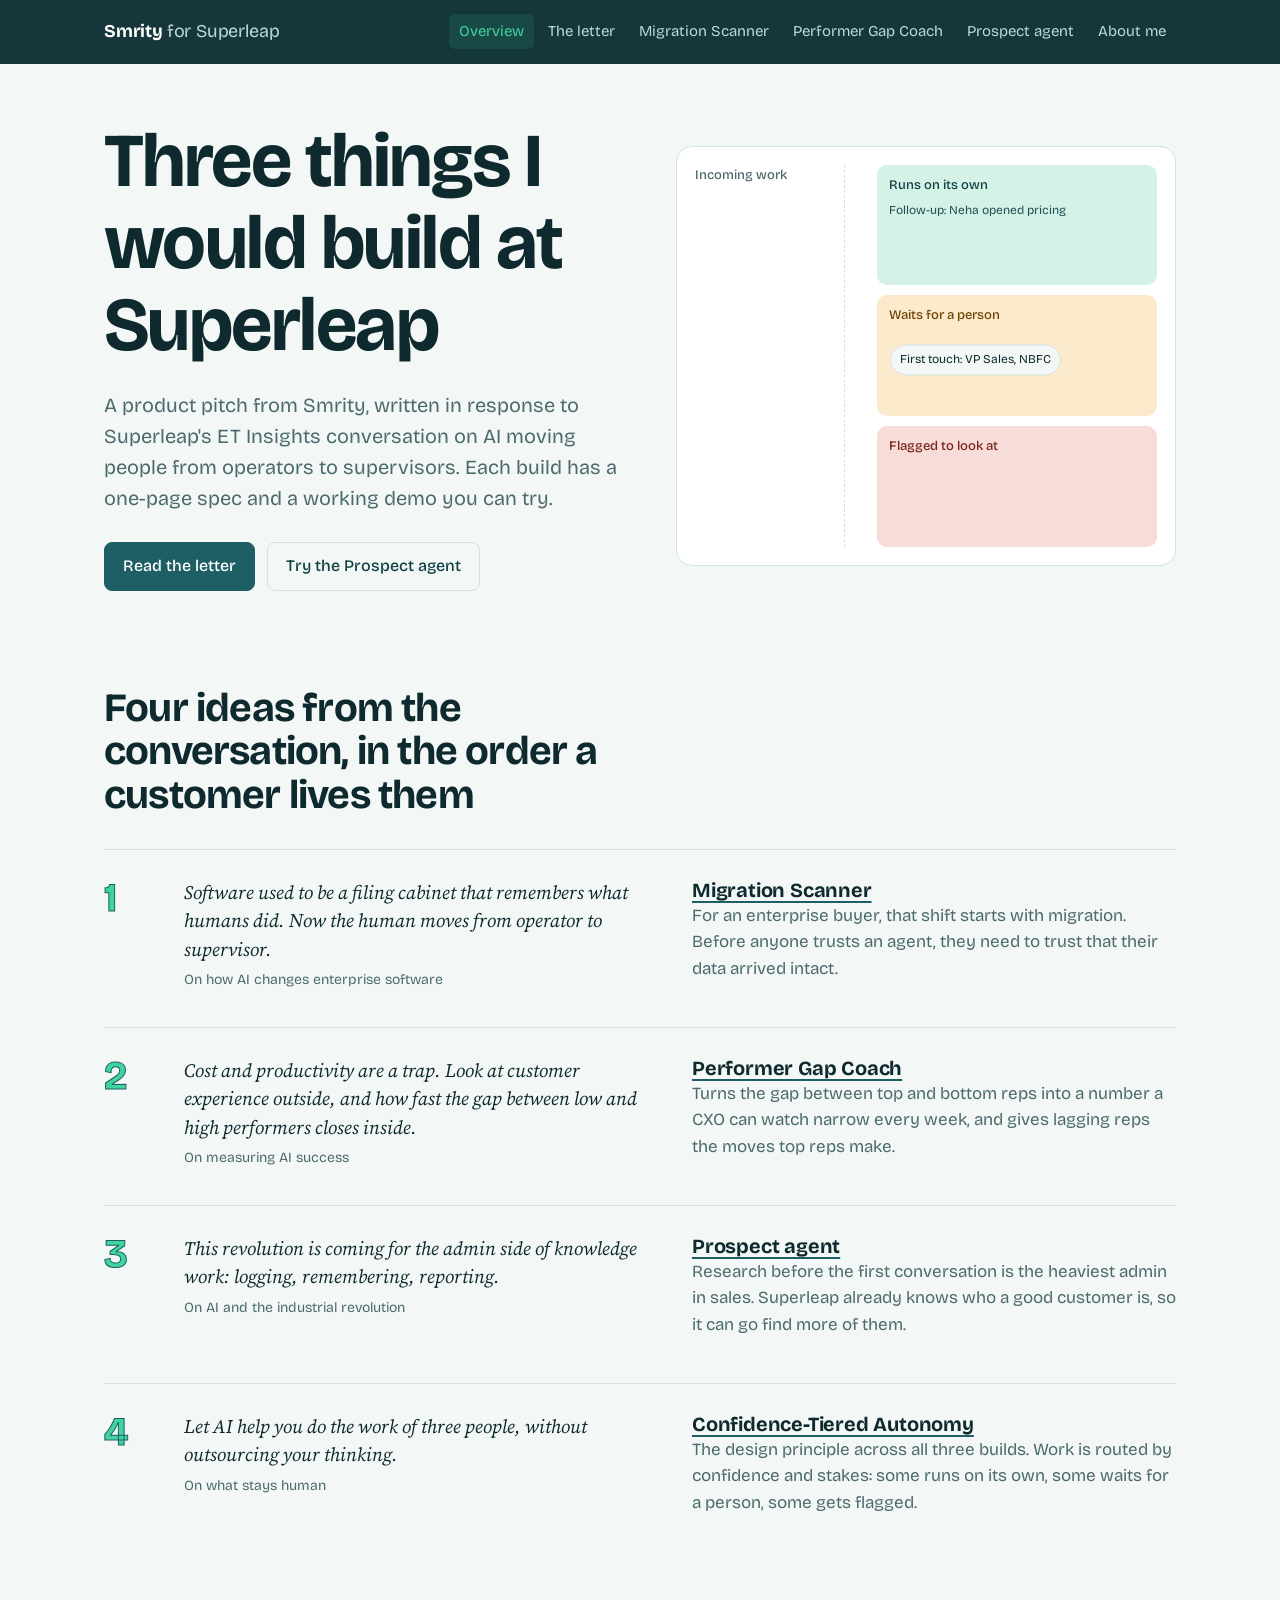
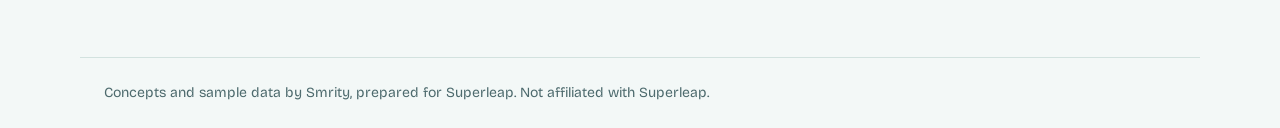
==== index.html @ 1e4697c4 "Update index.html" ====
<!DOCTYPE html>
<html lang="en">
<head>
<meta charset="utf-8">
<meta name="viewport" content="width=device-width, initial-scale=1, viewport-fit=cover">
<title>Three builds for Superleap, by Smrity</title>
<link rel="preconnect" href="https://fonts.googleapis.com">
<link rel="preconnect" href="https://fonts.gstatic.com" crossorigin>
<link href="https://fonts.googleapis.com/css2?family=Bricolage+Grotesque:opsz,wght@12..96,400;12..96,500;12..96,700&family=Source+Serif+4:ital,opsz,wght@0,8..60,400;0,8..60,600;1,8..60,400&display=swap" rel="stylesheet">
<style>
:root{
  --bg:#F3F8F7;--surface:#FFFFFF;--ink:#0F2A2E;--muted:#4D6A6D;--line:#D2E2DF;
  --teal:#1E5F66;--teal-ink:#113F44;--teal-bg:#D4F2E6;
  --deep:#15363A;--mint:#3FD3A0;--on-deep:#BFD8D4;
  --amber:#B8730F;--amber-ink:#6E4306;--amber-bg:#FBEACB;
  --red:#B4433A;--red-ink:#7A241D;--red-bg:#F7DCD8;
  --sans:"Bricolage Grotesque",ui-sans-serif,system-ui,-apple-system,"Segoe UI",sans-serif;
  --serif:"Source Serif 4",Georgia,"Times New Roman",serif;
  box-sizing:border-box;
  padding-top:env(safe-area-inset-top,0px);
  padding-bottom:env(safe-area-inset-bottom,0px);
}
@media (prefers-color-scheme:dark){
  :root:not([data-theme="light"]){
    --bg:#0D1C1E;--surface:#132729;--ink:#E4F0EE;--muted:#98B3B0;--line:#24403F;
    --teal:#4FD6A8;--teal-ink:#C6F2E3;--teal-bg:#173D37;
    --deep:#0A1A1C;--mint:#4FD6A8;--on-deep:#A9C6C2;
    --amber:#E8A84A;--amber-ink:#F6D9A8;--amber-bg:#3A2B12;
    --red:#E8857B;--red-ink:#F6C9C3;--red-bg:#3D1F1B;
  }
}
:root[data-theme="dark"]{
  --bg:#0D1C1E;--surface:#132729;--ink:#E4F0EE;--muted:#98B3B0;--line:#24403F;
  --teal:#4FD6A8;--teal-ink:#C6F2E3;--teal-bg:#173D37;
  --deep:#0A1A1C;--mint:#4FD6A8;--on-deep:#A9C6C2;
  --amber:#E8A84A;--amber-ink:#F6D9A8;--amber-bg:#3A2B12;
  --red:#E8857B;--red-ink:#F6C9C3;--red-bg:#3D1F1B;
}
*,*::before,*::after{box-sizing:inherit}
html{scroll-padding-top:env(safe-area-inset-top,0px)}
body{margin:0;background:var(--bg);color:var(--ink);font-family:var(--sans);font-size:17px;line-height:1.55}
a{color:var(--teal)}
img{max-width:100%}
button{font:inherit;cursor:pointer}
:focus-visible{outline:2px solid var(--teal);outline-offset:3px;border-radius:4px}

.top{position:sticky;top:env(safe-area-inset-top,0px);z-index:10;background:var(--deep);border-bottom:1px solid var(--deep)}
.top-inner{max-width:1120px;margin:0 auto;padding:14px 24px;display:flex;align-items:center;gap:24px;flex-wrap:wrap}
.brand{font-weight:700;font-size:18px;letter-spacing:-0.01em;color:#fff;text-decoration:none;margin-right:auto}
.brand span{font-weight:400;color:var(--on-deep)}
.nav{display:flex;gap:4px;flex-wrap:wrap}
.nav a{color:var(--on-deep);text-decoration:none;font-size:15px;padding:6px 10px;border-radius:6px}
.nav a:hover{color:#fff;background:rgba(255,255,255,.08)}
.nav a[aria-current="page"]{color:var(--mint);background:rgba(63,211,160,.12)}

main{max-width:1120px;margin:0 auto;padding:0 24px 96px}
section.page{padding-top:56px}
section.page[hidden]{display:none}

h1,h2,h3{margin:0;font-weight:700;letter-spacing:-0.02em;line-height:1.08}
h1{font-size:clamp(40px,6.4vw,76px);max-width:14ch}
h2{font-size:clamp(28px,3.4vw,40px);max-width:22ch}
h3{font-size:20px;letter-spacing:-0.01em;line-height:1.25}
p{margin:0 0 1em;max-width:66ch}
.lede{font-size:20px;color:var(--muted);max-width:56ch}
.muted{color:var(--muted)}
.small{font-size:14px}

/* hero */
.hero{display:grid;grid-template-columns:1.05fr 1fr;gap:48px;align-items:center}
.hero .lede{margin-top:24px}
.hero-actions{display:flex;gap:12px;margin-top:28px;flex-wrap:wrap}
.btn{display:inline-block;border:1px solid var(--teal);background:var(--teal);color:#fff;padding:11px 18px;border-radius:8px;text-decoration:none;font-weight:500;font-size:16px}
.btn.ghost{background:transparent;color:var(--teal-ink);border-color:var(--line)}
.btn:hover{filter:brightness(1.08)}
.btn[disabled]{opacity:.5;cursor:default}

.flow{position:relative;height:420px;border:1px solid var(--line);border-radius:16px;background:var(--surface);overflow:hidden}
.flow-src{position:absolute;left:18px;top:18px;bottom:18px;width:150px;border-right:1px dashed var(--line)}
.flow-src b{display:block;font-size:13px;font-weight:500;color:var(--muted)}
.lanes{position:absolute;right:18px;top:18px;bottom:18px;left:200px;display:grid;grid-template-rows:repeat(3,1fr);gap:10px}
.lane{border-radius:10px;padding:10px 12px;display:flex;flex-direction:column;gap:6px;overflow:hidden}
.lane b{font-size:13px;font-weight:500}
.lane.auto{background:var(--teal-bg);color:var(--teal-ink)}
.lane.review{background:var(--amber-bg);color:var(--amber-ink)}
.lane.anom{background:var(--red-bg);color:var(--red-ink)}
.lane .slot{font-size:12px;opacity:.9;white-space:nowrap;overflow:hidden;text-overflow:ellipsis}
.chip{position:absolute;left:24px;font-size:12px;padding:5px 9px;border-radius:999px;background:var(--bg);border:1px solid var(--line);color:var(--ink);white-space:nowrap;transition:transform 1.4s cubic-bezier(.6,.05,.3,1),opacity .4s;max-width:180px;overflow:hidden;text-overflow:ellipsis}

/* journey */
.journey{margin-top:96px}
.journey-list{list-style:none;margin:32px 0 0;padding:0;counter-reset:j}
.journey-list li{display:grid;grid-template-columns:56px 1fr 1fr;gap:24px;padding:28px 0;border-top:1px solid var(--line);counter-increment:j}
.journey-list li::before{content:counter(j);font-size:40px;font-weight:700;color:var(--mint);line-height:1;-webkit-text-stroke:1px var(--teal)}
.quote{font-family:var(--serif);font-style:italic;font-size:19px;line-height:1.5;color:var(--ink)}
.quote small{display:block;font-style:normal;font-family:var(--sans);font-size:14px;color:var(--muted);margin-top:6px}
.journey-list h3 a{color:var(--ink);text-decoration-color:var(--teal);text-underline-offset:4px}

/* letter */
.letter{max-width:720px;margin:0 auto;font-family:var(--serif);font-size:19px;line-height:1.72}
.letter p{max-width:none}
.letter h3{font-family:var(--sans);margin:40px 0 12px;font-size:21px}
.letter .sig{margin-top:32px}

/* spec pages */
.spec-head{display:grid;grid-template-columns:1.2fr 1fr;gap:48px;align-items:end;margin-bottom:40px}
.spec-head .quote{border-left:3px solid var(--mint);padding-left:18px}
.demo{background:var(--surface);border:1px solid var(--line);border-radius:16px;padding:28px}
.demo-bar{display:flex;justify-content:space-between;align-items:center;gap:16px;flex-wrap:wrap;margin-bottom:20px}
.demo-bar h3{font-size:18px}
.sample{font-size:13px;color:var(--muted)}
.spec-grid{display:grid;grid-template-columns:repeat(2,1fr);gap:40px 56px;margin-top:56px}
.spec-grid h3{margin-bottom:10px}
.spec-grid ul{margin:0;padding-left:20px}
.spec-grid li{margin-bottom:6px}
.spec-grid .wide{grid-column:1/-1}
.pill{display:inline-block;font-size:12px;font-weight:500;padding:3px 9px;border-radius:999px;white-space:nowrap}
.pill.auto{background:var(--teal-bg);color:var(--teal-ink)}
.pill.review{background:var(--amber-bg);color:var(--amber-ink)}
.pill.anom{background:var(--red-bg);color:var(--red-ink)}
.pill.done{background:var(--teal-bg);color:var(--teal-ink)}

/* migration */
.scan-wrap{display:grid;grid-template-columns:1.6fr 1fr;gap:28px}
.progress{height:6px;background:var(--line);border-radius:3px;overflow:hidden;margin-bottom:16px}
.progress i{display:block;height:100%;width:0;background:var(--mint);transition:width .3s}
.maptable{width:100%;border-collapse:collapse;font-size:15px}
.tablebox{overflow-x:auto}
.maptable th{text-align:left;font-weight:500;color:var(--muted);font-size:13px;padding:8px 8px;border-bottom:1px solid var(--line)}
.maptable td{padding:10px 8px;border-bottom:1px solid var(--line);vertical-align:top}
.maptable td .note{display:block;font-size:13px;color:var(--muted)}
.maptable tr{animation:none}
.rowbtn{border:1px solid var(--line);background:var(--bg);color:var(--ink);font-size:13px;padding:4px 9px;border-radius:6px;margin-top:6px;margin-right:4px}
.rowbtn:hover{border-color:var(--teal)}
.empty{padding:40px 0;color:var(--muted);text-align:center}
.score{display:flex;align-items:baseline;gap:6px}
.score b{font-size:64px;font-weight:700;letter-spacing:-0.03em;line-height:1;color:var(--teal)}
.health{list-style:none;padding:0;margin:20px 0 0;font-size:15px}
.health li{display:flex;justify-content:space-between;padding:8px 0;border-bottom:1px solid var(--line)}
.health li span:last-child{font-weight:500}
.pipe{margin-top:20px}
.pipe-row{display:grid;grid-template-columns:96px 1fr 56px;align-items:center;gap:8px;font-size:13px;margin-bottom:6px}
.pipe-row i{display:block;height:10px;border-radius:5px;background:var(--teal);width:0;transition:width .8s ease}

/* coach */
.coach-wrap{display:grid;grid-template-columns:1.5fr 1fr;gap:28px}
.toggle{display:inline-flex;border:1px solid var(--line);border-radius:8px;overflow:hidden}
.toggle button{border:0;background:transparent;color:var(--muted);padding:8px 14px;font-size:14px}
.toggle button[aria-pressed="true"]{background:var(--teal);color:#fff}
.chartbox{overflow-x:auto}
.chart text{font-family:var(--sans);font-size:12px;fill:var(--muted)}
.gapnum{font-size:44px;font-weight:700;letter-spacing:-0.03em;line-height:1}
.nudge{border:1px solid var(--line);border-radius:12px;padding:18px;margin-top:20px;background:var(--bg)}
.nudge p{font-size:15px;margin-bottom:8px}
.nudge .why{font-size:13px;color:var(--muted)}
.patterns{list-style:none;padding:0;margin:12px 0 0;font-size:15px}
.patterns li{padding:8px 0;border-bottom:1px solid var(--line)}

/* prospect */
.pro-wrap{display:grid;grid-template-columns:1.35fr 1fr;gap:28px}
.matrix text{font-family:var(--sans);font-size:12px;fill:var(--muted)}
.matrix .dot{cursor:pointer}
.slider{display:flex;flex-direction:column;gap:6px;margin:4px 0 18px}
.slider label{font-size:14px;color:var(--muted)}
.slider input{width:100%;accent-color:var(--teal)}
.lanecols{display:grid;grid-template-columns:repeat(3,1fr);gap:12px;margin-top:20px}
.lanecol{border-radius:10px;padding:12px;font-size:13px;min-height:120px}
.lanecol h4{margin:0 0 8px;font-size:14px;font-weight:500}
.lanecol button{display:block;width:100%;text-align:left;border:0;background:transparent;color:inherit;padding:4px 0;font-size:13px;line-height:1.35}
.lanecol button:hover{text-decoration:underline}
.lanecol.auto{background:var(--teal-bg);color:var(--teal-ink)}
.lanecol.review{background:var(--amber-bg);color:var(--amber-ink)}
.lanecol.anom{background:var(--red-bg);color:var(--red-ink)}
.detail{border:1px solid var(--line);border-radius:12px;padding:18px;background:var(--bg)}
.detail h4{margin:8px 0 6px;font-size:16px}
.detail p{font-size:15px}
.legend{display:flex;gap:14px;flex-wrap:wrap;font-size:13px;color:var(--muted);margin-top:8px}
.legend span{display:inline-flex;align-items:center;gap:6px}
.legend i{width:10px;height:10px;border-radius:50%;display:inline-block}

/* about */
.about-grid{display:grid;grid-template-columns:1.1fr 1fr;gap:56px;margin-top:40px}
.stats{display:grid;grid-template-columns:repeat(2,1fr);gap:0;border-top:1px solid var(--line)}
.stats div{padding:20px 0;border-bottom:1px solid var(--line)}
.stats b{display:block;font-size:34px;letter-spacing:-0.02em;line-height:1.1}
.stats span{font-size:14px;color:var(--muted)}
.taglist{display:flex;flex-wrap:wrap;gap:8px;margin-top:12px}
.taglist span{font-size:14px;border:1px solid var(--line);border-radius:999px;padding:4px 12px;background:var(--surface)}
.next{display:flex;justify-content:space-between;gap:16px;margin-top:72px;padding-top:24px;border-top:1px solid var(--line);flex-wrap:wrap}
.next a{text-decoration:none;font-weight:500}
footer{max-width:1120px;margin:0 auto;padding:24px;color:var(--muted);font-size:14px;border-top:1px solid var(--line)}

@media (max-width:860px){
  .hero,.spec-head,.scan-wrap,.coach-wrap,.pro-wrap,.about-grid{grid-template-columns:1fr}
  .journey-list li{grid-template-columns:40px 1fr}
  .journey-list li > div:last-child{grid-column:2}
  .spec-grid{grid-template-columns:1fr}
  .lanecols{grid-template-columns:1fr}
  .flow{height:380px}
  .flow-src{width:120px}
  .lanes{left:150px}
}
@media (prefers-reduced-motion:reduce){
  .chip,.pipe-row i,.progress i{transition:none}
}
</style>
</head>
<body>
<header class="top">
  <div class="top-inner">
    <a class="brand" href="#overview">Smrity <span>for Superleap</span></a>
    <nav class="nav" aria-label="Pages">
      <a href="#overview">Overview</a>
      <a href="#letter">The letter</a>
      <a href="#migration">Migration Scanner</a>
      <a href="#coach">Performer Gap Coach</a>
      <a href="#prospect">Prospect agent</a>
      <a href="#about">About me</a>
    </nav>
  </div>
</header>

<main>

<!-- OVERVIEW -->
<section class="page" id="overview">
  <div class="hero">
    <div>
      <h1>Three things I would build at Superleap</h1>
      <p class="lede">A product pitch from Smrity, written in response to Superleap's ET Insights conversation on AI moving people from operators to supervisors. Each build has a one-page spec and a working demo you can try.</p>
      <div class="hero-actions">
        <a class="btn" href="#letter">Read the letter</a>
        <a class="btn ghost" href="#prospect">Try the Prospect agent</a>
      </div>
    </div>
    <div class="flow" id="flow" aria-label="Animation: incoming sales work being routed into three lanes, runs on its own, waits for a person, and flagged to look at">
      <div class="flow-src"><b>Incoming work</b></div>
      <div class="lanes">
        <div class="lane auto"><b>Runs on its own</b><div class="slots"></div></div>
        <div class="lane review"><b>Waits for a person</b><div class="slots"></div></div>
        <div class="lane anom"><b>Flagged to look at</b><div class="slots"></div></div>
      </div>
    </div>
  </div>

  <div class="journey">
    <h2>Four ideas from the conversation, in the order a customer lives them</h2>
    <ol class="journey-list">
      <li>
        <div class="quote">Software used to be a filing cabinet that remembers what humans did. Now the human moves from operator to supervisor.<small>On how AI changes enterprise software</small></div>
        <div><h3><a href="#migration">Migration Scanner</a></h3><p class="muted">For an enterprise buyer, that shift starts with migration. Before anyone trusts an agent, they need to trust that their data arrived intact.</p></div>
      </li>
      <li>
        <div class="quote">Cost and productivity are a trap. Look at customer experience outside, and how fast the gap between low and high performers closes inside.<small>On measuring AI success</small></div>
        <div><h3><a href="#coach">Performer Gap Coach</a></h3><p class="muted">Turns the gap between top and bottom reps into a number a CXO can watch narrow every week, and gives lagging reps the moves top reps make.</p></div>
      </li>
      <li>
        <div class="quote">This revolution is coming for the admin side of knowledge work: logging, remembering, reporting.<small>On AI and the industrial revolution</small></div>
        <div><h3><a href="#prospect">Prospect agent</a></h3><p class="muted">Research before the first conversation is the heaviest admin in sales. Superleap already knows who a good customer is, so it can go find more of them.</p></div>
      </li>
      <li>
        <div class="quote">Let AI help you do the work of three people, without outsourcing your thinking.<small>On what stays human</small></div>
        <div><h3><a href="#prospect">Confidence-Tiered Autonomy</a></h3><p class="muted">The design principle across all three builds. Work is routed by confidence and stakes: some runs on its own, some waits for a person, some gets flagged.</p></div>
      </li>
    </ol>
  </div>
</section>

<!-- LETTER -->
<section class="page" id="letter" hidden>
  <article class="letter">
    <p>Hi Superleap team,</p>
    <p>I've watched Superleap's ET Insights conversation on enterprise AI more than ten times now, and it hasn't left my head. Each time I picked up something new, and eventually I stopped just listening and started building around it. That led me deep into Superleap, and the more I studied it, the more it felt like the exact problem space I've been working toward my whole career.</p>
    <p>A bit about me so the rest makes sense. I have 8 years in B2B SaaS product, and since 2020 I've been at Xorosoft, a cloud ERP serving around 200 retail, ecommerce and wholesale clients across the US, Canada and Australia. It's an ERP, but at its core it works much like a customer system of record: customer records, contacts, pricing rules, orders, invoices, payments, credit limits and account activity, all in one place. I own about 20 enterprise accounts end to end, from onboarding and data migration through renewal and expansion, with 90%+ retention and 10 to 20% ARR growth. Alongside that, I've spent the last year studying the revenue tech landscape closely, from Apollo, Clay and Instantly to AI SDR players like AiSDR, Reply.io and Artisan, to understand the full sales cycle from prospecting to close.</p>
    <p>I broke that conversation into four ideas, and for each one I've designed a concept with a working demo. They're in the order a Superleap customer would experience them.</p>

    <h3>1. From filing cabinet to doer, and why migration is where that shift begins</h3>
    <p>The conversation described how enterprise software spent decades as a filing cabinet that remembers what humans did, and how AI moves the human from operator to supervisor. For an enterprise buyer, that shift doesn't start with an agent. It starts with the migration. Before a team ever sees AI doing the work, they have to trust that their years of data made it across intact.</p>
    <p>I know this pain firsthand. At Xorosoft I've migrated customers off Shopify and legacy systems many times, moving customer records, contacts, price lists, credit limits and order history. Customers rarely churn over missing features. They churn when, in the first few weeks, a rep can't find their own accounts, a price looks wrong, or a report doesn't match what they had before. The migrations that go well are the ones where customers see their own world working before go-live.</p>
    <p>So I designed the <a href="#migration">Migration Scanner</a>. A customer uploads an export from their legacy CRM. The scanner maps fields to the Superleap data model, flags duplicates, orphaned records, missing owners and stale pipeline stages, gives a readiness score, and previews their day-one pipeline inside Superleap. The AI does the mapping and cleaning; the customer's admin supervises every decision. I think it could shorten your sales cycle as much as your implementation time.</p>

    <h3>2. Measuring AI beyond cost: customer experience outside, the performer gap inside</h3>
    <p>It called measuring AI only by cost savings and productivity a trap. Externally, the prize is a far better customer experience. Internally, it's how fast the gap between low and high performers closes.</p>
    <p>The external side is the work I'm proudest of. At Xorosoft I've helped drive 80% CSAT, a 22% reduction in repeat tickets, and a 4.9 out of 5 G2 rating across 94 reviews. I learned that customer experience isn't a support function. It's a product outcome.</p>
    <p>The internal metric is where I see your Coach agent becoming powerful. My <a href="#coach">Performer Gap Coach</a> learns patterns from your customers' top reps, like speed to first follow-up, objection handling and channel choice by stage, and gives lower performers specific next best actions in the moment. Leadership gets a weekly trend line showing whether the gap between top and bottom quartiles is narrowing. That turns the metric into something a CXO can see, report on, and renew for.</p>

    <h3>3. AI is coming for the admin side of knowledge work</h3>
    <p>In sales, one of the heaviest admin layers sits before a conversation even starts: research. Who to reach, why now, and what to say. Superleap's agents do a great job working the leads a team already has. What I didn't see was an agent that goes and finds new pipeline.</p>
    <p>So I designed the <a href="#prospect">Prospect agent</a>. Its advantage over Apollo or Clay is that it lives inside the CRM. It learns the ideal customer profile from a company's own closed-won deals, watches for buying signals like hiring, funding or expansion, and drafts outreach across email and WhatsApp in the company's voice. Outbound tools have to guess who a good customer is. Superleap already knows.</p>

    <h3>4. The human keeps the judgment</h3>
    <p>The part that stayed with me most was the idea that AI should let one person do the work of three, without them outsourcing their thinking. That became the design principle across all three builds, and I borrowed it from my approach to AI demand forecasting and automated reordering at Xorosoft. Automation was never all or nothing: routine, low-risk reorders were placed automatically, larger or uncertain ones waited for a planner's approval, and unusual demand patterns were flagged as anomalies rather than acted on.</p>
    <p>I call this Confidence-Tiered Autonomy. In the Prospect agent, high-confidence, low-stakes messages, like a timely follow-up to an engaged lead, go out on their own with the reasoning logged. Medium-confidence or higher-stakes ones, like a first touch to a large account, are drafted with an explanation and wait for the rep. Anything that doesn't add up, such as a contact already in another rep's open deal or a regulated claim for a BFSI customer, is flagged for a person to look into.</p>
    <p>Two things make it work. Confidence and stakes are measured separately, because a message can be very likely right and still too important to send unseen. And autonomy is earned: when a rep approves drafts without changes, the thresholds for that kind of message loosen; when they edit or reject, they tighten. Strong reps get leverage faster, while newer reps stay in the review lane longer, which is exactly where Coach can help close the performer gap. The AI takes over the execution, and the judgment stays with the people, growing with them.</p>
    <p>The same lanes run through the other two builds. In the Migration Scanner, clean mappings apply on their own, ambiguous ones wait for the admin, and conflicting records get flagged. In Coach, every suggestion comes with its reason, so the rep decides, not the tool.</p>

    <p>This is the kind of work I've been aiming for: enterprise B2B SaaS product work in the revenue space, close to customers and their real problems. Superleap sits right where my experience in customer data, migrations and retention meets my interest in AI-native revenue systems. I'd love 20 minutes to walk you through these and explore the Product Manager role with your team.</p>
    <p>Thank you for a conversation that genuinely changed how I think about where enterprise software is going.</p>
    <p class="sig">Warm regards,<br>Smrity</p>
  </article>
  <div class="next"><span class="muted">Next build</span><a href="#migration">Migration Scanner</a></div>
</section>

<!-- MIGRATION -->
<section class="page" id="migration" hidden>
  <div class="spec-head">
    <div>
      <h2>Migration Scanner</h2>
      <p class="lede" style="margin-top:16px">See your own pipeline working in Superleap before you commit to the switch.</p>
    </div>
    <div class="quote">The shift from filing cabinet to doer starts at migration. Teams only hand work to an agent once they trust their data arrived intact.</div>
  </div>

  <div class="demo">
    <div class="demo-bar">
      <h3>Scan a legacy CRM export</h3>
      <span class="sample">Sample data: an edtech company moving 48,600 lead records off a legacy CRM</span>
    </div>
    <div class="scan-wrap">
      <div>
        <div class="progress" aria-hidden="true"><i id="scanbar"></i></div>
        <div class="tablebox">
          <table class="maptable">
            <thead><tr><th>Legacy field</th><th>Superleap field</th><th>Lane</th></tr></thead>
            <tbody id="maprows"><tr><td colspan="3" class="empty">Run the scan to map fields and check record health.</td></tr></tbody>
          </table>
        </div>
        <div style="margin-top:18px"><button class="btn" id="runscan">Run scan</button></div>
      </div>
      <div>
        <div class="muted small">Migration readiness</div>
        <div class="score"><b id="scoreval">0</b><span class="muted">/ 100</span></div>
        <p class="small muted" id="scorenote" style="margin-top:8px">Score rises as the admin approves mappings and resolves flags.</p>
        <ul class="health" id="health" aria-live="polite"></ul>
        <div class="pipe" id="pipe" hidden>
          <div class="muted small" style="margin-bottom:10px">Day-one pipeline preview</div>
        </div>
      </div>
    </div>
  </div>

  <div class="spec-grid">
    <div><h3>The problem</h3><p>Superleap's wedge is replacing legacy CRMs, and migration is where those deals stall or churn. Buyers fear losing years of data, sales cycles stretch while IT validates exports, and in the first weeks after go-live, reps who can't find their own accounts quietly stop using the system.</p></div>
    <div><h3>Who it's for</h3><ul><li>The customer's CRM admin or sales ops lead, who owns the move</li><li>The sales head, who needs confidence before signing</li><li>Superleap's implementation team, who today map fields by hand</li></ul></div>
    <div><h3>How it works</h3><ul><li>Upload a CSV or connect a legacy CRM export</li><li>AI maps fields to Superleap's data model with a confidence score per field</li><li>Clean mappings apply on their own, ambiguous ones wait for the admin, conflicts get flagged</li><li>Record health check: duplicates, orphans, missing owners, stale stages</li><li>Preview of the day-one pipeline, with the customer's own stages and numbers</li></ul></div>
    <div><h3>What we'd measure</h3><ul><li>Days from signed contract to go-live</li><li>Share of fields mapped without human edits</li><li>Rep logins and records touched in the first 30 days</li><li>Win rate when the scanner is used during the sales cycle</li></ul></div>
    <div><h3>First version</h3><p>CSV upload, field mapping with confidence, the three lanes, and four health checks for the two most common legacy CRMs among Superleap's prospects. Pipeline preview as a read-only view.</p></div>
    <div><h3>Risks and open questions</h3><ul><li>Customers may hesitate to upload data before signing; a masked sample mode could help</li><li>Custom objects vary widely, so mapping accuracy needs a per-industry starting template</li></ul></div>
    <div class="wide"><h3>Why I'm close to this</h3><p>At Xorosoft I've moved customers off Shopify and legacy systems many times, carrying over customer records, contacts, price lists, credit limits and order history. Every rule in this scanner comes from something that went wrong, or right, in one of those migrations.</p></div>
  </div>
  <div class="next"><a href="#letter">Back to the letter</a><a href="#coach">Next: Performer Gap Coach</a></div>
</section>

<!-- COACH -->
<section class="page" id="coach" hidden>
  <div class="spec-head">
    <div>
      <h2>Performer Gap Coach</h2>
      <p class="lede" style="margin-top:16px">A weekly number that shows the gap between your best and newest reps closing, and the moves that close it.</p>
    </div>
    <div class="quote">The internal measure of AI success: how fast the gap between low and high performers is bridging.</div>
  </div>

  <div class="demo">
    <div class="demo-bar">
      <h3>Conversion rate, top vs bottom quartile reps</h3>
      <div class="toggle" role="group" aria-label="Compare">
        <button id="tWithout" aria-pressed="true">Without Coach</button>
        <button id="tWith" aria-pressed="false">With Coach</button>
      </div>
    </div>
    <div class="coach-wrap">
      <div>
        <div class="chartbox"><svg class="chart" id="chart" viewBox="0 0 600 280" width="100%" role="img" aria-label="Line chart of conversion rate over 12 weeks for top and bottom quartile reps"></svg></div>
        <div class="legend"><span><i style="background:var(--teal)"></i>Top quartile</span><span><i style="background:var(--amber)"></i>Bottom quartile</span></div>
        <p class="sample" style="margin-top:12px">Illustrative numbers for an inside-sales team of 80 reps over one quarter.</p>
      </div>
      <div>
        <div class="muted small">Performer gap in week 12</div>
        <div class="gapnum" id="gapnum">20 pts</div>
        <p class="small muted" id="gapnote" style="margin-top:8px">Unchanged from week 1.</p>
        <div class="muted small" style="margin-top:20px">Patterns learned from top reps</div>
        <ul class="patterns">
          <li>Call within 15 minutes of a brochure or pricing page open</li>
          <li>Switch to WhatsApp after two missed calls</li>
          <li>Answer fee objections with EMI options before discounts</li>
        </ul>
        <div class="nudge" id="nudge">
          <p><b>For Ankit, right now:</b> Riya opened the fee brochure twice in the last hour. Top reps call within 15 minutes of this.</p>
          <p class="why">Why: 3 of your top 5 reps convert 2x more leads with this move.</p>
          <button class="rowbtn" id="nAct">Call Riya now</button><button class="rowbtn" id="nSkip">Skip with a reason</button>
        </div>
      </div>
    </div>
  </div>

  <div class="spec-grid">
    <div><h3>The problem</h3><p>Sales leaders can see who is underperforming, but not why, and coaching happens in weekly reviews long after the moment has passed. AI ROI gets reported as hours saved, which doesn't help a CXO justify renewal.</p></div>
    <div><h3>Who it's for</h3><ul><li>Reps in their first year, who get in-the-moment guidance</li><li>Team leads, who see which behaviours separate their reps</li><li>CXOs, who get one metric that shows AI is changing outcomes</li></ul></div>
    <div><h3>How it works</h3><ul><li>Learns behaviour patterns from calls, messages and stage changes of top-quartile reps</li><li>Spots the same moments in other reps' pipelines and suggests the move, with its reason</li><li>The rep acts or skips with a reason; skips improve the model</li><li>A weekly performer gap index on the leadership dashboard</li></ul></div>
    <div><h3>What we'd measure</h3><ul><li>Performer gap index, week over week</li><li>Nudge acceptance rate, and conversion on accepted nudges</li><li>Time to productivity for new reps</li><li>Renewal and expansion rate of accounts using Coach</li></ul></div>
    <div><h3>First version</h3><p>Three high-signal patterns per industry, built on call summaries and activity data Superleap already captures, with nudges inside the lead view and the gap index on one dashboard tile.</p></div>
    <div><h3>Risks and open questions</h3><ul><li>Reps may read nudges as surveillance; framing as "what top reps do" matters</li><li>Small teams may lack enough data per pattern; pooled industry benchmarks could fill the gap</li></ul></div>
    <div class="wide"><h3>Why I'm close to this</h3><p>At Xorosoft I helped drive 80% CSAT, a 22% drop in repeat tickets and a 4.9 out of 5 G2 rating across 94 reviews, by finding the patterns behind good outcomes and making them repeatable. Coach applies the same idea to sales reps.</p></div>
  </div>
  <div class="next"><a href="#migration">Previous: Migration Scanner</a><a href="#prospect">Next: Prospect agent</a></div>
</section>

<!-- PROSPECT -->
<section class="page" id="prospect" hidden>
  <div class="spec-head">
    <div>
      <h2>Prospect agent</h2>
      <p class="lede" style="margin-top:16px">Finds new pipeline from what your CRM already knows about who buys, and decides which outreach it can send on its own.</p>
    </div>
    <div class="quote">AI can help one person do the work of three, without them outsourcing their thinking.</div>
  </div>

  <div class="demo">
    <div class="demo-bar">
      <h3>Confidence-Tiered Autonomy</h3>
      <span class="sample">Sample queue: 10 drafted messages for an edtech and BFSI sales team</span>
    </div>
    <div class="pro-wrap">
      <div>
        <div class="slider">
          <label for="trust">Drafts this rep approves without edits: <b id="trustval">60%</b></label>
          <input type="range" id="trust" min="50" max="95" step="1" value="60">
          <span class="small muted">Autonomy is earned. As the rep's approval rate rises, the confidence needed to send on its own drops.</span>
        </div>
        <svg class="matrix" id="matrix" viewBox="0 0 520 380" width="100%" role="img" aria-label="Scatter plot of drafted messages by confidence and stakes, with the zone that sends on its own shaded"></svg>
        <div class="legend"><span><i style="background:var(--teal)"></i>Sends on its own</span><span><i style="background:var(--amber)"></i>Waits for the rep</span><span><i style="background:var(--red);border-radius:2px"></i>Flagged</span></div>
      </div>
      <div>
        <div class="detail" id="detail" aria-live="polite">
          <span class="muted small">Select any message on the chart or in the lanes to see why it was routed there.</span>
        </div>
      </div>
    </div>
    <div class="lanecols">
      <div class="lanecol auto"><h4>Sends on its own</h4><div id="lAuto"></div></div>
      <div class="lanecol review"><h4>Waits for the rep</h4><div id="lReview"></div></div>
      <div class="lanecol anom"><h4>Flagged to look at</h4><div id="lAnom"></div></div>
    </div>
  </div>

  <div class="spec-grid">
    <div><h3>The problem</h3><p>Superleap's agents work leads a team already has, so new pipeline still comes from separate tools like Apollo or Clay that sit outside the CRM, guess at fit, and push generic sequences. Teams either review every message, losing the time AI should save, or send everything, risking their brand.</p></div>
    <div><h3>Who it's for</h3><ul><li>Inside sales teams that need pipeline beyond inbound</li><li>Sales heads who want outbound without a separate tool stack</li><li>Reps, who supervise the agent instead of researching</li></ul></div>
    <div><h3>How it works</h3><ul><li>Learns the ideal customer profile from the company's own closed-won deals</li><li>Watches buying signals: hiring, funding, expansion, engagement</li><li>Drafts outreach for email and WhatsApp in the company's voice</li><li>Scores each message on confidence and stakes, separately</li><li>Routes to one of three lanes; anomaly checks always override</li></ul></div>
    <div><h3>Confidence-Tiered Autonomy</h3><ul><li><span class="pill auto">Runs on its own</span> high confidence, low stakes, no flags</li><li><span class="pill review">Waits for a person</span> medium confidence, or high stakes</li><li><span class="pill anom">Flagged</span> conflicts like an open deal, a complaint, a job change, or a regulated claim</li><li>Thresholds loosen or tighten per rep and per message type, based on approvals and edits</li></ul></div>
    <div><h3>What we'd measure</h3><ul><li>Qualified pipeline created per rep per week</li><li>Reply and meeting rate by lane</li><li>Share of messages sent without review, over time</li><li>Flags caught before send</li></ul></div>
    <div><h3>Risks and open questions</h3><ul><li>Cold outreach rules differ by channel; WhatsApp needs opt-in handling</li><li>Thin closed-won history makes the profile weak; start with an industry template</li><li>Should high-stakes accounts ever be eligible for autopilot?</li></ul></div>
    <div class="wide"><h3>Where the idea comes from</h3><p>I borrowed the lanes from my approach to AI demand forecasting and automated reordering at Xorosoft: routine, low-risk reorders were placed automatically, larger or uncertain ones waited for a planner, and unusual demand was flagged rather than acted on. Sales outreach has the same shape. Most of it is routine, some of it matters too much to send unseen, and a little of it is plainly wrong.</p></div>
  </div>
  <div class="next"><a href="#coach">Previous: Performer Gap Coach</a><a href="#about">Next: About me</a></div>
</section>

<!-- ABOUT -->
<section class="page" id="about" hidden>
  <h2>About me</h2>
  <p class="lede" style="margin-top:16px">I'm Smrity, a product builder with 8 years in B2B SaaS, based in Mohali and open to relocating to Bengaluru. I like sitting with enterprise customers, finding the real problem, and turning it into product.</p>
  <div class="about-grid">
    <div>
      <div class="stats">
        <div><b>8 years</b><span>in SaaS product, from product analyst to product and customer success</span></div>
        <div><b>~200</b><span>clients on Xorosoft's cloud ERP across the US, Canada and Australia</span></div>
        <div><b>20 accounts</b><span>owned end to end with 90%+ retention and 10 to 20% ARR growth</span></div>
        <div><b>4.9 / 5</b><span>G2 rating across 94 reviews</span></div>
        <div><b>80%</b><span>CSAT</span></div>
        <div><b>22%</b><span>fewer repeat tickets</span></div>
      </div>
    </div>
    <div>
      <h3>What I've built and worked on</h3>
      <div class="taglist">
        <span>MCP server, internal then client-facing</span><span>AI demand forecasting</span><span>AI workflow automation engine</span><span>Pricing rules engine</span><span>Multi-currency FX</span><span>Omnichannel order fulfillment</span><span>Shopify App Store listing</span><span>Customer data migrations</span>
      </div>
      <h3 style="margin-top:32px">Revenue tools I've studied closely</h3>
      <div class="taglist">
        <span>Apollo.io</span><span>Clay</span><span>Instantly</span><span>Reply.io</span><span>AiSDR</span><span>Artisan</span>
      </div>
      <h3 style="margin-top:32px">Why Superleap</h3>
      <p>It sits exactly where my experience in customer records, migrations and retention meets the work I most want to do next: AI-native products for enterprise revenue teams.</p>
      <p><a class="btn" href="https://smritybuilds.com">Visit smritybuilds.com</a></p>
    </div>
  </div>
  <div class="next"><a href="#prospect">Previous: Prospect agent</a><a href="#overview">Back to overview</a></div>
</section>

</main>
<footer>Concepts and sample data by Smrity, prepared for Superleap. Not affiliated with Superleap.</footer>

<script>
(function(){
  var reduce = window.matchMedia && window.matchMedia('(prefers-reduced-motion: reduce)').matches;

  /* router */
  var pages = Array.prototype.slice.call(document.querySelectorAll('section.page'));
  var links = Array.prototype.slice.call(document.querySelectorAll('.nav a'));
  function show(){
    var id = (location.hash || '#overview').slice(1);
    if(!document.getElementById(id) || !document.getElementById(id).classList.contains('page')) id = 'overview';
    pages.forEach(function(p){ p.hidden = p.id !== id; });
    links.forEach(function(a){ if(a.getAttribute('href') === '#'+id){ a.setAttribute('aria-current','page'); } else { a.removeAttribute('aria-current'); } });
    window.scrollTo(0,0);
  }
  window.addEventListener('hashchange', show);
  show();

  /* hero flow */
  var flow = document.getElementById('flow');
  var items = [
    ['Follow-up: Neha opened pricing','auto'],
    ['First touch: VP Sales, NBFC','review'],
    ['Contact in Rohit\'s open deal','anom'],
    ['Reply: inbound fee question','auto'],
    ['Map field: Lead Src','review'],
    ['Owner deactivated: 212 records','anom'],
    ['Webinar attendee follow-up','auto'],
    ['Re-engage lost 2025 deal','review'],
    ['Message mentions interest rate','anom'],
    ['Map field: Email ID','auto']
  ];
  var laneEls = flow.querySelectorAll('.lane');
  var laneIdx = {auto:0, review:1, anom:2};
  function addSlot(lane, text){
    var slots = laneEls[laneIdx[lane]].querySelector('.slots');
    var d = document.createElement('div'); d.className = 'slot'; d.textContent = text;
    slots.insertBefore(d, slots.firstChild);
    while(slots.children.length > 2) slots.removeChild(slots.lastChild);
  }
  if(reduce){
    items.slice(0,6).forEach(function(it){ addSlot(it[1], it[0]); });
  } else {
    var n = 0;
    function spawn(){
      var it = items[n % items.length]; n++;
      var chip = document.createElement('div'); chip.className = 'chip'; chip.textContent = it[0];
      var fh = flow.clientHeight;
      var startY = 50 + Math.random() * (fh - 100);
      chip.style.top = startY + 'px';
      flow.appendChild(chip);
      var lane = laneEls[laneIdx[it[1]]];
      var fr = flow.getBoundingClientRect(), lr = lane.getBoundingClientRect();
      var dx = (lr.left - fr.left) + 12 - 24;
      var dy = (lr.top - fr.top) + lr.height/2 - startY - 12;
      requestAnimationFrame(function(){ requestAnimationFrame(function(){
        chip.style.transform = 'translate(' + dx + 'px,' + dy + 'px)';
      });});
      setTimeout(function(){ chip.style.opacity = '0'; addSlot(it[1], it[0]); }, 1400);
      setTimeout(function(){ chip.remove(); }, 1900);
    }
    spawn();
    setInterval(function(){ if(!document.getElementById('overview').hidden && !document.hidden) spawn(); }, 1300);
  }

  /* migration scanner */
  var maps = [
    {src:'Lead Name', dst:'Lead name', lane:'auto', note:'Exact match, 99% confident'},
    {src:'Email ID', dst:'Email', lane:'auto', note:'Format check passed, 99% confident'},
    {src:'Mobile', dst:'Phone', lane:'auto', note:'Country code added to 3,204 numbers'},
    {src:'City', dst:'City', lane:'auto', note:'Spellings normalised, 98% confident'},
    {src:'Lead Src', dst:'Source', lane:'review', note:'"FB", "fb_ads" and "Facebook" look like one source. Merge them?', action:'Merge into Facebook'},
    {src:'Stage_2', dst:'Pipeline stage', lane:'review', note:'Three legacy stages map to "Counselling". 71% confident.', action:'Approve mapping'},
    {src:'Owner', dst:'Owner', lane:'anom', note:'212 records belong to deactivated users.', action:'Reassign to team leads'},
    {src:'Cust_Type', dst:'No match', lane:'anom', note:'No Superleap field fits. Values: Scholar, Repeat, Referral.', action:'Create custom field'}
  ];
  var laneLabel = {auto:'Applied on its own', review:'Waits for admin', anom:'Flagged'};
  var score = 0, scoreShown = 0;
  var scoreEl = document.getElementById('scoreval');
  function animateScore(target){
    if(reduce){ scoreShown = target; scoreEl.textContent = target; return; }
    var start = scoreShown, t0 = performance.now();
    function step(t){
      var k = Math.min(1,(t-t0)/700);
      scoreShown = Math.round(start + (target-start)*k);
      scoreEl.textContent = scoreShown;
      if(k<1) requestAnimationFrame(step);
    }
    requestAnimationFrame(step);
  }
  var runBtn = document.getElementById('runscan');
  runBtn.addEventListener('click', function(){
    runBtn.disabled = true; runBtn.textContent = 'Scanning';
    var tb = document.getElementById('maprows'); tb.innerHTML = '';
    var bar = document.getElementById('scanbar');
    document.getElementById('health').innerHTML = '';
    var pipe = document.getElementById('pipe'); pipe.hidden = true;
    score = 0; animateScore(0);
    maps.forEach(function(m, i){
      setTimeout(function(){
        var tr = document.createElement('tr');
        var c3 = '<span class="pill ' + m.lane + '">' + laneLabel[m.lane] + '</span>';
        if(m.action){ c3 += '<br><button class="rowbtn" data-i="' + i + '">' + m.action + '</button>'; }
        tr.innerHTML = '<td>' + m.src + '</td><td>' + m.dst + '<span class="note">' + m.note + '</span></td><td>' + c3 + '</td>';
        tb.appendChild(tr);
        bar.style.width = ((i+1)/maps.length*100) + '%';
        if(i === maps.length-1) finishScan();
      }, reduce ? 0 : 320*(i+1));
    });
  });
  function finishScan(){
    var health = [['Records scanned','48,600'],['Duplicates to merge','1,240'],['Orphaned contacts','312'],['Records with no active owner','212'],['Deals untouched for 180+ days','4,118']];
    var ul = document.getElementById('health');
    ul.innerHTML = health.map(function(h){ return '<li><span>' + h[0] + '</span><span>' + h[1] + '</span></li>'; }).join('');
    score = 72; animateScore(score);
    var pipe = document.getElementById('pipe'); pipe.hidden = false;
    var stages = [['New',12400],['Contacted',9800],['Counselling',6200],['Application',3100],['Enrolled',1450]];
    pipe.querySelectorAll('.pipe-row').forEach(function(r){ r.remove(); });
    stages.forEach(function(s){
      var row = document.createElement('div'); row.className = 'pipe-row';
      row.innerHTML = '<span>' + s[0] + '</span><span><i></i></span><span>' + s[1].toLocaleString('en-IN') + '</span>';
      pipe.appendChild(row);
      var bar = row.querySelector('i');
      requestAnimationFrame(function(){ requestAnimationFrame(function(){ bar.style.width = (s[1]/12400*100) + '%'; }); });
    });
    runBtn.disabled = false; runBtn.textContent = 'Run scan again';
  }
  document.getElementById('maprows').addEventListener('click', function(e){
    var b = e.target.closest('button[data-i]'); if(!b) return;
    var m = maps[+b.getAttribute('data-i')];
    var cell = b.parentNode;
    cell.innerHTML = '<span class="pill done">' + (m.lane === 'review' ? 'Approved by admin' : 'Resolved by admin') + '</span>';
    score += (m.lane === 'review') ? 5 : 6;
    animateScore(Math.min(score,100));
    if(score >= 94) document.getElementById('scorenote').textContent = 'Ready to migrate. Every open decision has a person behind it.';
  });

  /* coach chart */
  var svg = document.getElementById('chart');
  var NS = 'http://www.w3.org/2000/svg';
  var top = [31,31,32,31,32,32,33,32,33,33,34,33];
  var without = [13,12,13,12,13,13,12,13,13,14,13,13];
  var withC = [13,14,15,15,17,18,19,20,21,22,23,24];
  var X = function(i){ return 50 + i*(530/11); };
  var Y = function(v){ return 250 - v/40*220; };
  function el(name, attrs){ var e = document.createElementNS(NS,name); for(var k in attrs) e.setAttribute(k, attrs[k]); return e; }
  [0,10,20,30,40].forEach(function(v){
    svg.appendChild(el('line',{x1:50,x2:580,y1:Y(v),y2:Y(v),stroke:'var(--line)','stroke-width':1}));
    var t = el('text',{x:40,y:Y(v)+4,'text-anchor':'end'}); t.textContent = v + '%'; svg.appendChild(t);
  });
  [0,3,7,11].forEach(function(i){ var t = el('text',{x:X(i),y:272,'text-anchor':'middle'}); t.textContent = 'Week ' + (i+1); svg.appendChild(t); });
  function pts(arr){ return arr.map(function(v,i){ return X(i) + ',' + Y(v); }).join(' '); }
  var gapArea = el('polygon',{fill:'var(--amber-bg)',opacity:0.7});
  svg.appendChild(gapArea);
  svg.appendChild(el('polyline',{points:pts(top),fill:'none',stroke:'var(--teal)','stroke-width':3,'stroke-linejoin':'round'}));
  var bottomLine = el('polyline',{fill:'none',stroke:'var(--amber)','stroke-width':3,'stroke-linejoin':'round'});
  svg.appendChild(bottomLine);
  var cur = without.slice();
  function drawBottom(arr){
    bottomLine.setAttribute('points', pts(arr));
    var poly = top.map(function(v,i){ return X(i)+','+Y(v); }).concat(arr.slice().reverse().map(function(v,j){ return X(arr.length-1-j)+','+Y(v); }));
    gapArea.setAttribute('points', poly.join(' '));
    var gap = Math.round(top[11]-arr[11]);
    document.getElementById('gapnum').textContent = gap + ' pts';
  }
  drawBottom(cur);
  function morph(target, note){
    var from = cur.slice(), t0 = performance.now();
    function step(t){
      var k = reduce ? 1 : Math.min(1,(t-t0)/800);
      var e = k<.5 ? 2*k*k : 1-Math.pow(-2*k+2,2)/2;
      cur = from.map(function(v,i){ return v + (target[i]-v)*e; });
      drawBottom(cur);
      if(k<1) requestAnimationFrame(step);
    }
    requestAnimationFrame(step);
    document.getElementById('gapnote').textContent = note;
  }
  var tW = document.getElementById('tWith'), tWo = document.getElementById('tWithout');
  tW.addEventListener('click', function(){ tW.setAttribute('aria-pressed','true'); tWo.setAttribute('aria-pressed','false'); morph(withC,'Down from 18 pts in week 1, as bottom-quartile reps adopt top-rep moves.'); });
  tWo.addEventListener('click', function(){ tWo.setAttribute('aria-pressed','true'); tW.setAttribute('aria-pressed','false'); morph(without,'Unchanged from week 1.'); });
  var nudge = document.getElementById('nudge');
  document.getElementById('nAct').addEventListener('click', function(){
    nudge.innerHTML = '<p><b>Call started with Riya.</b> Coach logged the move, so Ankit\'s pattern score and the team gap index update tonight.</p>';
  });
  document.getElementById('nSkip').addEventListener('click', function(){
    nudge.innerHTML = '<p><b>Skipped:</b> "Riya asked to be called after 6 pm." Coach will remind Ankit at 6 pm and learn that stated call times outrank speed.</p>';
  });

  /* prospect matrix */
  var msgs = [
    {t:'Follow-up to Neha, opened pricing twice', c:92, s:20, why:'Strong ICP match with 14 closed-won lookalikes, fresh engagement, clean data, and it is a follow-up, not a first touch.'},
    {t:'First touch: VP Sales at a mid-size NBFC', c:81, s:78, why:'Good fit, but a large target account where a weak first impression is costly. High stakes always go to the rep.'},
    {t:'Follow-up after webinar attendance', c:86, s:30, why:'Attended 40 of 45 minutes and asked a question. Low risk, routine follow-up.'},
    {t:'First touch: edtech hiring 40 counsellors', c:74, s:42, why:'Hiring signal is strong, but the contact role is a guess from job titles. Moderate confidence.'},
    {t:'Contact already in Rohit\'s open deal', c:88, s:55, flag:'This person is in an active deal owned by another rep. Sending would cross wires.'},
    {t:'Re-engage deal lost in 2025', c:58, s:60, why:'Lost on price last year. The new angle may land, but tone matters, so the rep should shape it.'},
    {t:'Contact changed jobs last week', c:70, s:35, flag:'The email on file belongs to the old company. Needs a person to confirm the new role.'},
    {t:'Reply to inbound fee question', c:95, s:25, why:'Answers a direct question with approved fee details. The safest kind of message there is.'},
    {t:'Message mentions loan interest rates', c:83, s:48, flag:'Regulated claim for a BFSI customer. Compliance review is required before any send.'},
    {t:'Intro to founder, funded 3 days ago', c:79, s:28, why:'Funding signal is fresh and the company matches the profile of past wins. Low stakes for a short intro.'}
  ];
  var mx = document.getElementById('matrix');
  var MX = function(c){ return 50 + (c-40)/60*450; };
  var MY = function(s){ return 330 - s/100*300; };
  function laneOf(m, T){ if(m.flag) return 'anom'; if(m.c >= T && m.s < 50) return 'auto'; return 'review'; }
  var colors = {auto:'var(--teal)', review:'var(--amber)', anom:'var(--red)'};
  var laneName = {auto:'Sends on its own', review:'Waits for the rep', anom:'Flagged to look at'};
  var zone = el('rect',{fill:'var(--teal-bg)',opacity:0.8});
  mx.appendChild(zone);
  [40,60,80,100].forEach(function(c){ mx.appendChild(el('line',{x1:MX(c),x2:MX(c),y1:30,y2:330,stroke:'var(--line)'})); var t=el('text',{x:MX(c),y:350,'text-anchor':'middle'}); t.textContent=c+'%'; mx.appendChild(t); });
  [0,50,100].forEach(function(s){ mx.appendChild(el('line',{x1:50,x2:500,y1:MY(s),y2:MY(s),stroke:'var(--line)'})); });
  var tl = el('text',{x:275,y:372,'text-anchor':'middle'}); tl.textContent='Confidence the message is right'; mx.appendChild(tl);
  var sl = el('text',{x:56,y:22}); sl.textContent='Stakes if it goes wrong (high at top)'; mx.appendChild(sl);
  var zl = el('text',{x:496,y:318,'text-anchor':'end',style:'fill:var(--teal-ink)'}); zl.textContent='Sends on its own'; mx.appendChild(zl);
  var dots = msgs.map(function(m,i){
    var g;
    if(m.flag){ g = el('rect',{x:MX(m.c)-7,y:MY(m.s)-7,width:14,height:14,rx:2,transform:'rotate(45 '+MX(m.c)+' '+MY(m.s)+')'}); }
    else { g = el('circle',{cx:MX(m.c),cy:MY(m.s),r:8}); }
    g.setAttribute('class','dot'); g.setAttribute('tabindex','0'); g.setAttribute('role','button'); g.setAttribute('aria-label', m.t);
    g.addEventListener('click', function(){ select(i); });
    g.addEventListener('keydown', function(e){ if(e.key==='Enter'||e.key===' '){ e.preventDefault(); select(i); } });
    mx.appendChild(g); return g;
  });
  var T = 90, selected = -1;
  function render(){
    var rate = +document.getElementById('trust').value;
    document.getElementById('trustval').textContent = rate + '%';
    T = Math.round(92 - (rate-50)*0.5);
    zone.setAttribute('x', MX(T)); zone.setAttribute('width', MX(100)-MX(T)); zone.setAttribute('y', MY(50)); zone.setAttribute('height', MY(0)-MY(50));
    var cols = {auto:[], review:[], anom:[]};
    msgs.forEach(function(m,i){
      var l = laneOf(m,T); m.lane = l;
      dots[i].setAttribute('fill', colors[l]);
      dots[i].setAttribute('stroke', i===selected ? 'var(--ink)' : 'var(--surface)');
      dots[i].setAttribute('stroke-width', i===selected ? 3 : 2);
      cols[l].push('<button data-m="'+i+'">'+m.t+'</button>');
    });
    document.getElementById('lAuto').innerHTML = cols.auto.join('');
    document.getElementById('lReview').innerHTML = cols.review.join('');
    document.getElementById('lAnom').innerHTML = cols.anom.join('');
    if(selected >= 0) select(selected, true);
  }
  function select(i, quiet){
    selected = i; var m = msgs[i];
    var reason;
    if(m.lane === 'anom') reason = m.flag + ' Flags always override confidence.';
    else if(m.lane === 'auto') reason = m.why + ' Confidence ' + m.c + '% clears this rep\'s current bar of ' + T + '%, and stakes are low.';
    else if(m.s >= 50) reason = m.why;
    else reason = m.why + ' Confidence ' + m.c + '% is below this rep\'s current bar of ' + T + '%.';
    document.getElementById('detail').innerHTML = '<span class="pill '+m.lane+'">'+laneName[m.lane]+'</span><h4>'+m.t+'</h4><p>'+reason+'</p><p class="small muted">Confidence '+m.c+'%, stakes '+m.s+' of 100</p>';
    if(!quiet) render();
  }
  document.querySelector('.lanecols').addEventListener('click', function(e){ var b = e.target.closest('button[data-m]'); if(b) select(+b.getAttribute('data-m')); });
  document.getElementById('trust').addEventListener('input', render);
  render();
})();
</script>
</body>
</html>
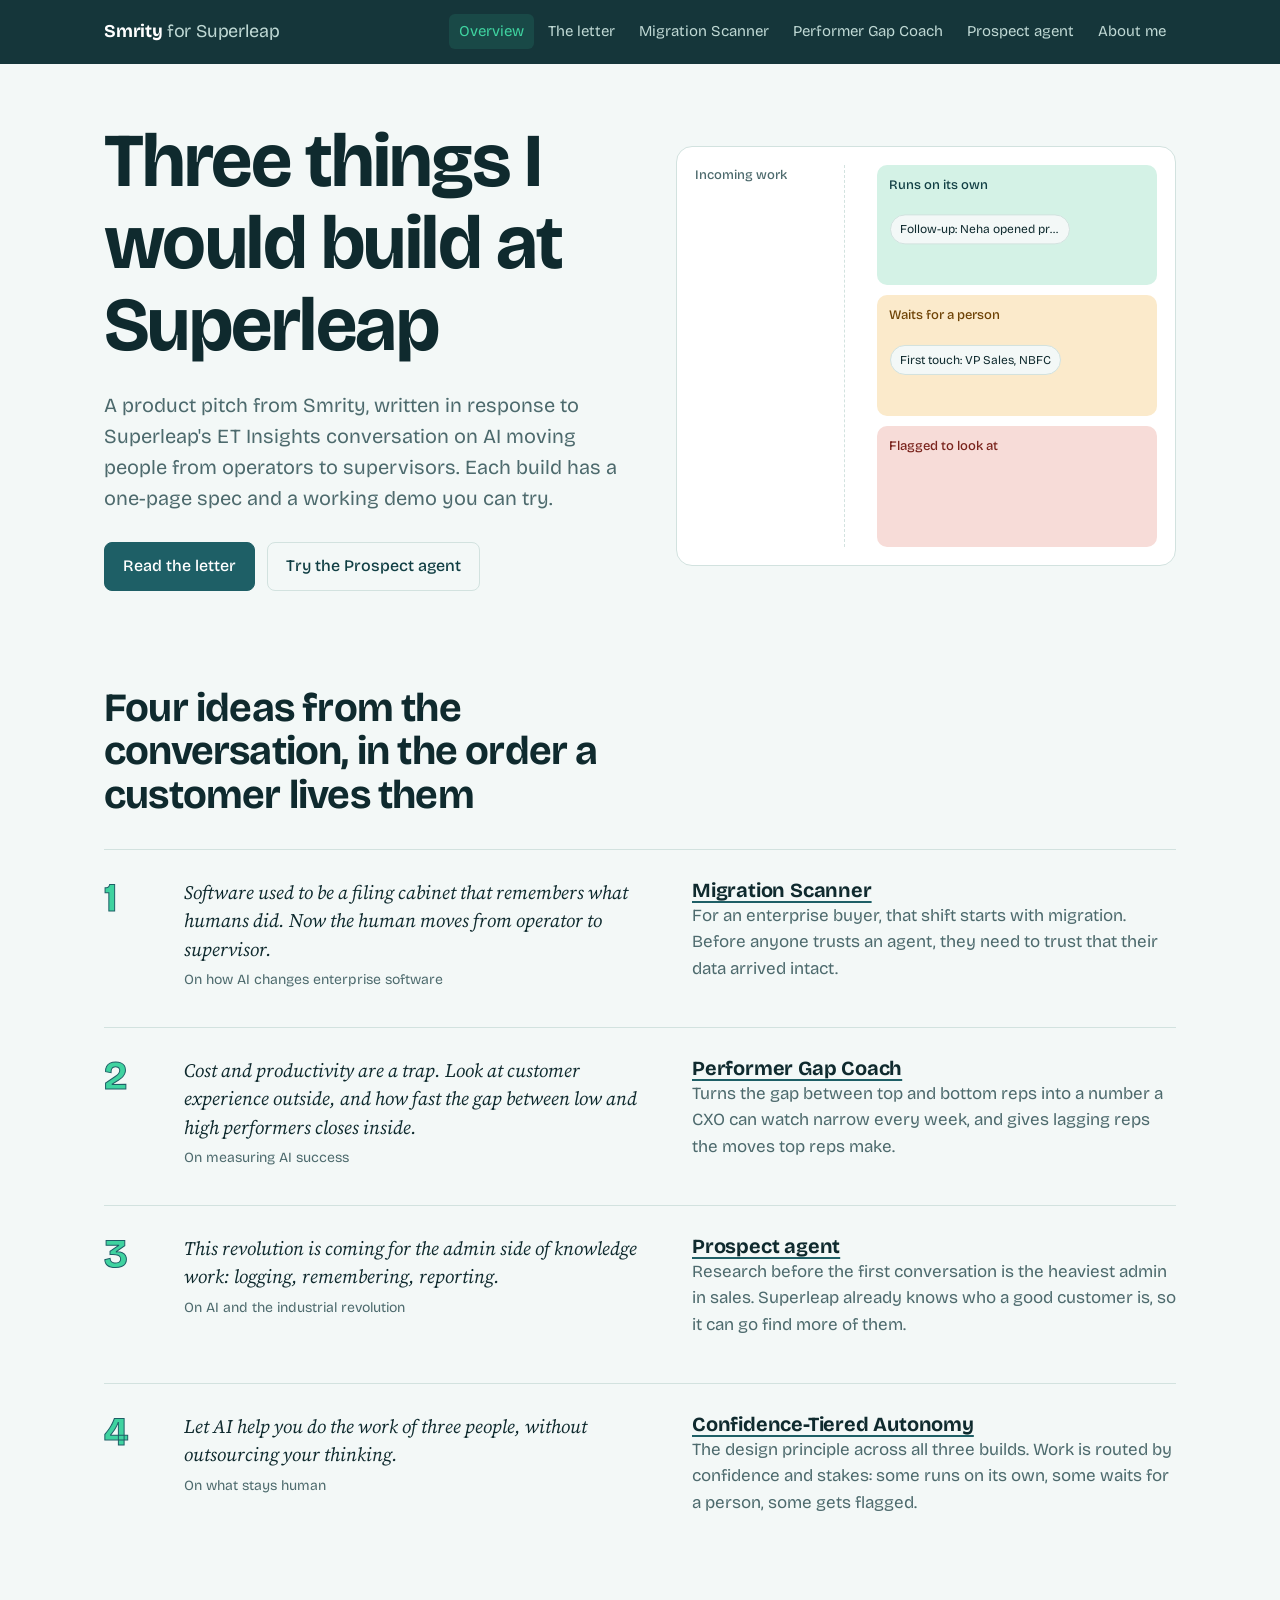
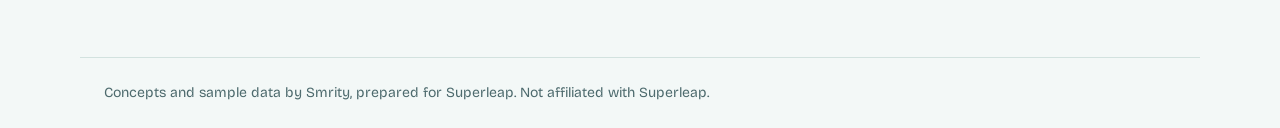
==== commit d3881908: "Update index.html" ====
--- a/index.html
+++ b/index.html
@@ -4,6 +4,7 @@
 <meta charset="utf-8">
 <meta name="viewport" content="width=device-width, initial-scale=1, viewport-fit=cover">
 <title>Three builds for Superleap, by Smrity</title>
+<link rel="icon" href="data:image/svg+xml,<svg xmlns='http://www.w3.org/2000/svg' viewBox='0 0 32 32'><clipPath id='r'><rect width='32' height='32' rx='7'/></clipPath><g clip-path='url(%23r)'><rect width='32' height='32' fill='%23111111'/><path d='M0 32 A32 32 0 0 1 32 0 L32 32Z' fill='%2319C584'/><circle cx='22' cy='21.5' r='5.7' fill='%23ffffff'/></g></svg>">
 <link rel="preconnect" href="https://fonts.googleapis.com">
 <link rel="preconnect" href="https://fonts.gstatic.com" crossorigin>
 <link href="https://fonts.googleapis.com/css2?family=Bricolage+Grotesque:opsz,wght@12..96,400;12..96,500;12..96,700&family=Source+Serif+4:ital,opsz,wght@0,8..60,400;0,8..60,600;1,8..60,400&display=swap" rel="stylesheet">
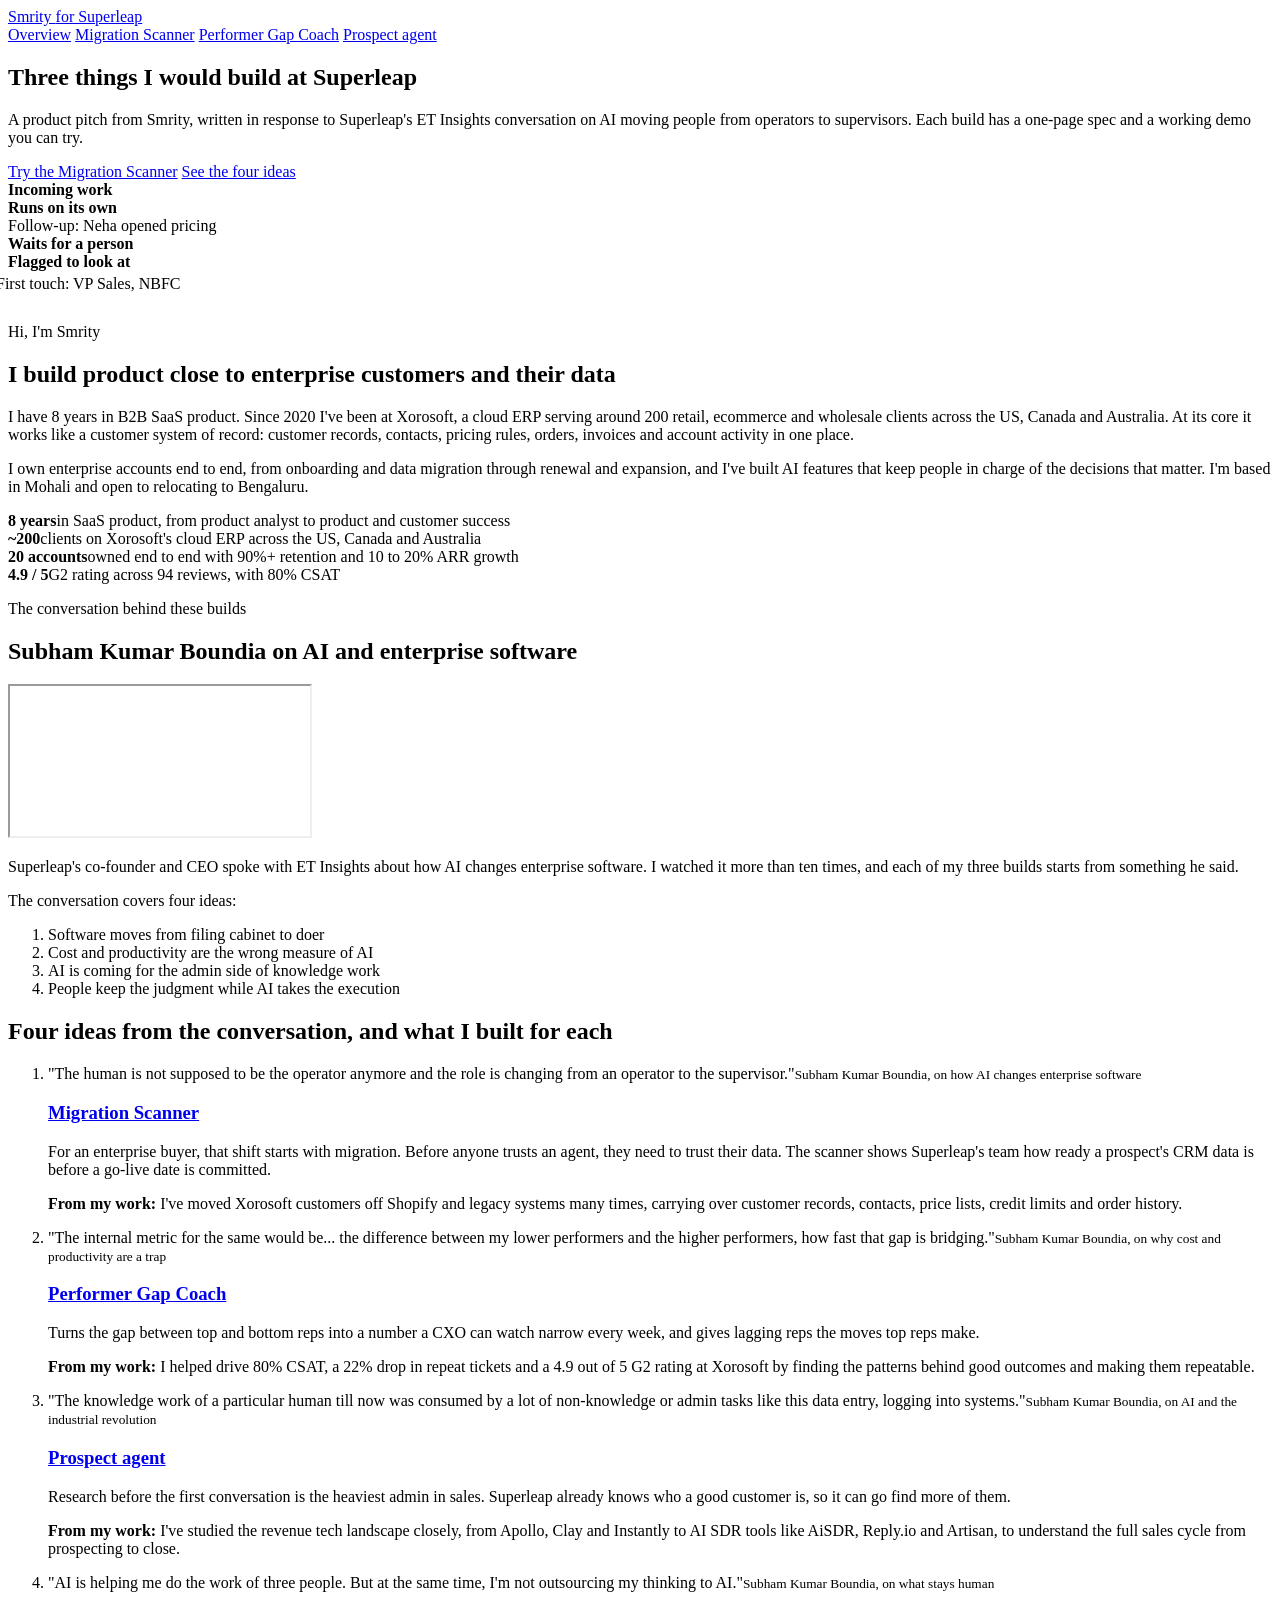
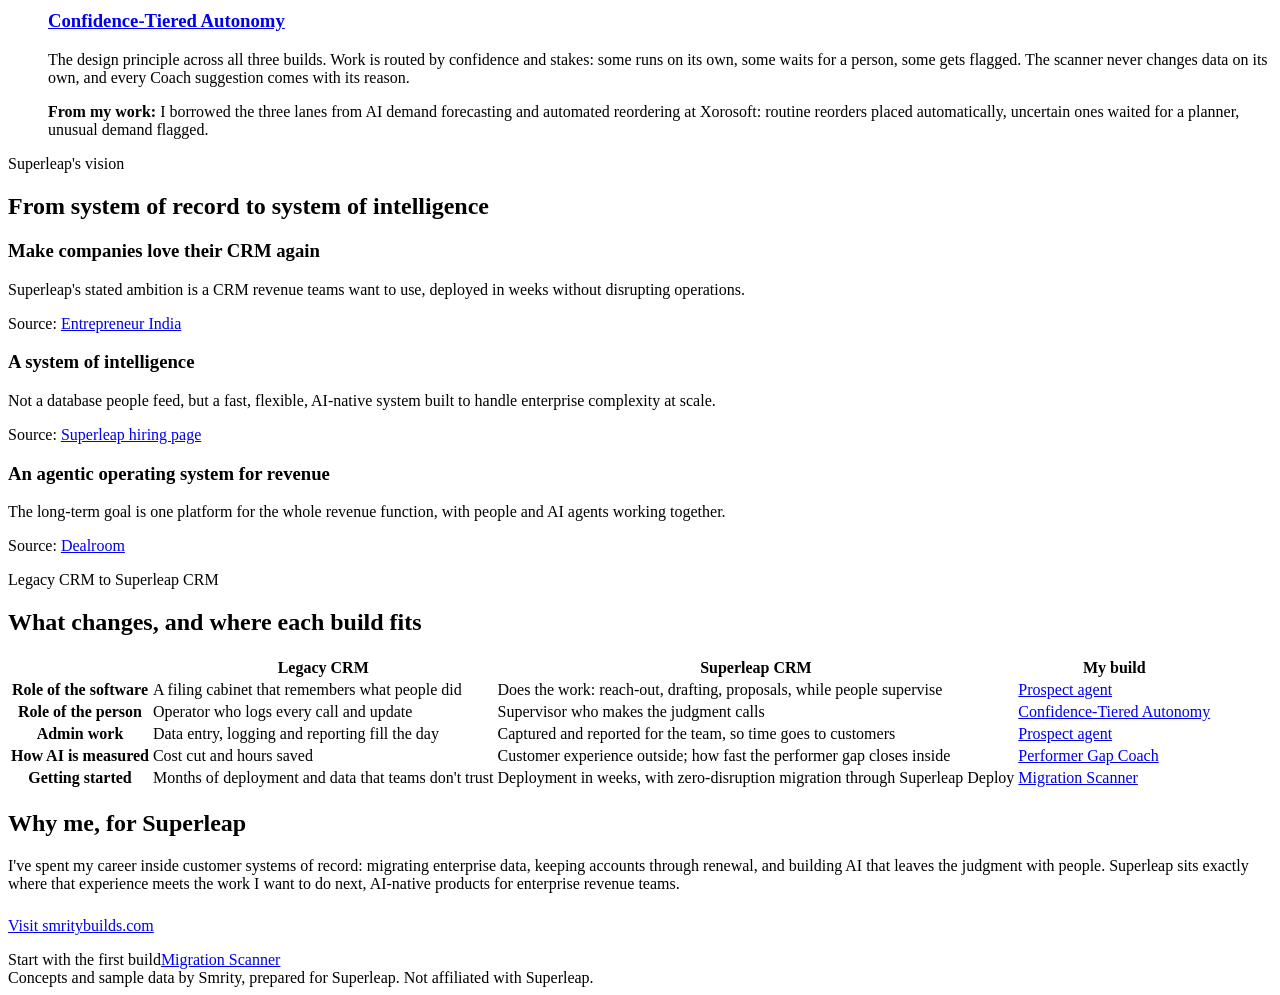
==== commit d32fc49e: "Update index.html" ====
--- a/index.html
+++ b/index.html
@@ -4,234 +4,37 @@
 <meta charset="utf-8">
 <meta name="viewport" content="width=device-width, initial-scale=1, viewport-fit=cover">
 <title>Three builds for Superleap, by Smrity</title>
+<meta name="description" content="Three product concepts for Superleap, each with a working demo, built around Superleap's ET Insights conversation on AI moving people from operators to supervisors.">
 <link rel="icon" href="data:image/svg+xml,<svg xmlns='http://www.w3.org/2000/svg' viewBox='0 0 32 32'><clipPath id='r'><rect width='32' height='32' rx='7'/></clipPath><g clip-path='url(%23r)'><rect width='32' height='32' fill='%23111111'/><path d='M0 32 A32 32 0 0 1 32 0 L32 32Z' fill='%2319C584'/><circle cx='22' cy='21.5' r='5.7' fill='%23ffffff'/></g></svg>">
 <link rel="preconnect" href="https://fonts.googleapis.com">
 <link rel="preconnect" href="https://fonts.gstatic.com" crossorigin>
 <link href="https://fonts.googleapis.com/css2?family=Bricolage+Grotesque:opsz,wght@12..96,400;12..96,500;12..96,700&family=Source+Serif+4:ital,opsz,wght@0,8..60,400;0,8..60,600;1,8..60,400&display=swap" rel="stylesheet">
-<style>
-:root{
-  --bg:#F3F8F7;--surface:#FFFFFF;--ink:#0F2A2E;--muted:#4D6A6D;--line:#D2E2DF;
-  --teal:#1E5F66;--teal-ink:#113F44;--teal-bg:#D4F2E6;
-  --deep:#15363A;--mint:#3FD3A0;--on-deep:#BFD8D4;
-  --amber:#B8730F;--amber-ink:#6E4306;--amber-bg:#FBEACB;
-  --red:#B4433A;--red-ink:#7A241D;--red-bg:#F7DCD8;
-  --sans:"Bricolage Grotesque",ui-sans-serif,system-ui,-apple-system,"Segoe UI",sans-serif;
-  --serif:"Source Serif 4",Georgia,"Times New Roman",serif;
-  box-sizing:border-box;
-  padding-top:env(safe-area-inset-top,0px);
-  padding-bottom:env(safe-area-inset-bottom,0px);
-}
-@media (prefers-color-scheme:dark){
-  :root:not([data-theme="light"]){
-    --bg:#0D1C1E;--surface:#132729;--ink:#E4F0EE;--muted:#98B3B0;--line:#24403F;
-    --teal:#4FD6A8;--teal-ink:#C6F2E3;--teal-bg:#173D37;
-    --deep:#0A1A1C;--mint:#4FD6A8;--on-deep:#A9C6C2;
-    --amber:#E8A84A;--amber-ink:#F6D9A8;--amber-bg:#3A2B12;
-    --red:#E8857B;--red-ink:#F6C9C3;--red-bg:#3D1F1B;
-  }
-}
-:root[data-theme="dark"]{
-  --bg:#0D1C1E;--surface:#132729;--ink:#E4F0EE;--muted:#98B3B0;--line:#24403F;
-  --teal:#4FD6A8;--teal-ink:#C6F2E3;--teal-bg:#173D37;
-  --deep:#0A1A1C;--mint:#4FD6A8;--on-deep:#A9C6C2;
-  --amber:#E8A84A;--amber-ink:#F6D9A8;--amber-bg:#3A2B12;
-  --red:#E8857B;--red-ink:#F6C9C3;--red-bg:#3D1F1B;
-}
-*,*::before,*::after{box-sizing:inherit}
-html{scroll-padding-top:env(safe-area-inset-top,0px)}
-body{margin:0;background:var(--bg);color:var(--ink);font-family:var(--sans);font-size:17px;line-height:1.55}
-a{color:var(--teal)}
-img{max-width:100%}
-button{font:inherit;cursor:pointer}
-:focus-visible{outline:2px solid var(--teal);outline-offset:3px;border-radius:4px}
-
-.top{position:sticky;top:env(safe-area-inset-top,0px);z-index:10;background:var(--deep);border-bottom:1px solid var(--deep)}
-.top-inner{max-width:1120px;margin:0 auto;padding:14px 24px;display:flex;align-items:center;gap:24px;flex-wrap:wrap}
-.brand{font-weight:700;font-size:18px;letter-spacing:-0.01em;color:#fff;text-decoration:none;margin-right:auto}
-.brand span{font-weight:400;color:var(--on-deep)}
-.nav{display:flex;gap:4px;flex-wrap:wrap}
-.nav a{color:var(--on-deep);text-decoration:none;font-size:15px;padding:6px 10px;border-radius:6px}
-.nav a:hover{color:#fff;background:rgba(255,255,255,.08)}
-.nav a[aria-current="page"]{color:var(--mint);background:rgba(63,211,160,.12)}
-
-main{max-width:1120px;margin:0 auto;padding:0 24px 96px}
-section.page{padding-top:56px}
-section.page[hidden]{display:none}
-
-h1,h2,h3{margin:0;font-weight:700;letter-spacing:-0.02em;line-height:1.08}
-h1{font-size:clamp(40px,6.4vw,76px);max-width:14ch}
-h2{font-size:clamp(28px,3.4vw,40px);max-width:22ch}
-h3{font-size:20px;letter-spacing:-0.01em;line-height:1.25}
-p{margin:0 0 1em;max-width:66ch}
-.lede{font-size:20px;color:var(--muted);max-width:56ch}
-.muted{color:var(--muted)}
-.small{font-size:14px}
-
-/* hero */
-.hero{display:grid;grid-template-columns:1.05fr 1fr;gap:48px;align-items:center}
-.hero .lede{margin-top:24px}
-.hero-actions{display:flex;gap:12px;margin-top:28px;flex-wrap:wrap}
-.btn{display:inline-block;border:1px solid var(--teal);background:var(--teal);color:#fff;padding:11px 18px;border-radius:8px;text-decoration:none;font-weight:500;font-size:16px}
-.btn.ghost{background:transparent;color:var(--teal-ink);border-color:var(--line)}
-.btn:hover{filter:brightness(1.08)}
-.btn[disabled]{opacity:.5;cursor:default}
-
-.flow{position:relative;height:420px;border:1px solid var(--line);border-radius:16px;background:var(--surface);overflow:hidden}
-.flow-src{position:absolute;left:18px;top:18px;bottom:18px;width:150px;border-right:1px dashed var(--line)}
-.flow-src b{display:block;font-size:13px;font-weight:500;color:var(--muted)}
-.lanes{position:absolute;right:18px;top:18px;bottom:18px;left:200px;display:grid;grid-template-rows:repeat(3,1fr);gap:10px}
-.lane{border-radius:10px;padding:10px 12px;display:flex;flex-direction:column;gap:6px;overflow:hidden}
-.lane b{font-size:13px;font-weight:500}
-.lane.auto{background:var(--teal-bg);color:var(--teal-ink)}
-.lane.review{background:var(--amber-bg);color:var(--amber-ink)}
-.lane.anom{background:var(--red-bg);color:var(--red-ink)}
-.lane .slot{font-size:12px;opacity:.9;white-space:nowrap;overflow:hidden;text-overflow:ellipsis}
-.chip{position:absolute;left:24px;font-size:12px;padding:5px 9px;border-radius:999px;background:var(--bg);border:1px solid var(--line);color:var(--ink);white-space:nowrap;transition:transform 1.4s cubic-bezier(.6,.05,.3,1),opacity .4s;max-width:180px;overflow:hidden;text-overflow:ellipsis}
-
-/* journey */
-.journey{margin-top:96px}
-.journey-list{list-style:none;margin:32px 0 0;padding:0;counter-reset:j}
-.journey-list li{display:grid;grid-template-columns:56px 1fr 1fr;gap:24px;padding:28px 0;border-top:1px solid var(--line);counter-increment:j}
-.journey-list li::before{content:counter(j);font-size:40px;font-weight:700;color:var(--mint);line-height:1;-webkit-text-stroke:1px var(--teal)}
-.quote{font-family:var(--serif);font-style:italic;font-size:19px;line-height:1.5;color:var(--ink)}
-.quote small{display:block;font-style:normal;font-family:var(--sans);font-size:14px;color:var(--muted);margin-top:6px}
-.journey-list h3 a{color:var(--ink);text-decoration-color:var(--teal);text-underline-offset:4px}
-
-/* letter */
-.letter{max-width:720px;margin:0 auto;font-family:var(--serif);font-size:19px;line-height:1.72}
-.letter p{max-width:none}
-.letter h3{font-family:var(--sans);margin:40px 0 12px;font-size:21px}
-.letter .sig{margin-top:32px}
-
-/* spec pages */
-.spec-head{display:grid;grid-template-columns:1.2fr 1fr;gap:48px;align-items:end;margin-bottom:40px}
-.spec-head .quote{border-left:3px solid var(--mint);padding-left:18px}
-.demo{background:var(--surface);border:1px solid var(--line);border-radius:16px;padding:28px}
-.demo-bar{display:flex;justify-content:space-between;align-items:center;gap:16px;flex-wrap:wrap;margin-bottom:20px}
-.demo-bar h3{font-size:18px}
-.sample{font-size:13px;color:var(--muted)}
-.spec-grid{display:grid;grid-template-columns:repeat(2,1fr);gap:40px 56px;margin-top:56px}
-.spec-grid h3{margin-bottom:10px}
-.spec-grid ul{margin:0;padding-left:20px}
-.spec-grid li{margin-bottom:6px}
-.spec-grid .wide{grid-column:1/-1}
-.pill{display:inline-block;font-size:12px;font-weight:500;padding:3px 9px;border-radius:999px;white-space:nowrap}
-.pill.auto{background:var(--teal-bg);color:var(--teal-ink)}
-.pill.review{background:var(--amber-bg);color:var(--amber-ink)}
-.pill.anom{background:var(--red-bg);color:var(--red-ink)}
-.pill.done{background:var(--teal-bg);color:var(--teal-ink)}
-
-/* migration */
-.scan-wrap{display:grid;grid-template-columns:1.6fr 1fr;gap:28px}
-.progress{height:6px;background:var(--line);border-radius:3px;overflow:hidden;margin-bottom:16px}
-.progress i{display:block;height:100%;width:0;background:var(--mint);transition:width .3s}
-.maptable{width:100%;border-collapse:collapse;font-size:15px}
-.tablebox{overflow-x:auto}
-.maptable th{text-align:left;font-weight:500;color:var(--muted);font-size:13px;padding:8px 8px;border-bottom:1px solid var(--line)}
-.maptable td{padding:10px 8px;border-bottom:1px solid var(--line);vertical-align:top}
-.maptable td .note{display:block;font-size:13px;color:var(--muted)}
-.maptable tr{animation:none}
-.rowbtn{border:1px solid var(--line);background:var(--bg);color:var(--ink);font-size:13px;padding:4px 9px;border-radius:6px;margin-top:6px;margin-right:4px}
-.rowbtn:hover{border-color:var(--teal)}
-.empty{padding:40px 0;color:var(--muted);text-align:center}
-.score{display:flex;align-items:baseline;gap:6px}
-.score b{font-size:64px;font-weight:700;letter-spacing:-0.03em;line-height:1;color:var(--teal)}
-.health{list-style:none;padding:0;margin:20px 0 0;font-size:15px}
-.health li{display:flex;justify-content:space-between;padding:8px 0;border-bottom:1px solid var(--line)}
-.health li span:last-child{font-weight:500}
-.pipe{margin-top:20px}
-.pipe-row{display:grid;grid-template-columns:96px 1fr 56px;align-items:center;gap:8px;font-size:13px;margin-bottom:6px}
-.pipe-row i{display:block;height:10px;border-radius:5px;background:var(--teal);width:0;transition:width .8s ease}
-
-/* coach */
-.coach-wrap{display:grid;grid-template-columns:1.5fr 1fr;gap:28px}
-.toggle{display:inline-flex;border:1px solid var(--line);border-radius:8px;overflow:hidden}
-.toggle button{border:0;background:transparent;color:var(--muted);padding:8px 14px;font-size:14px}
-.toggle button[aria-pressed="true"]{background:var(--teal);color:#fff}
-.chartbox{overflow-x:auto}
-.chart text{font-family:var(--sans);font-size:12px;fill:var(--muted)}
-.gapnum{font-size:44px;font-weight:700;letter-spacing:-0.03em;line-height:1}
-.nudge{border:1px solid var(--line);border-radius:12px;padding:18px;margin-top:20px;background:var(--bg)}
-.nudge p{font-size:15px;margin-bottom:8px}
-.nudge .why{font-size:13px;color:var(--muted)}
-.patterns{list-style:none;padding:0;margin:12px 0 0;font-size:15px}
-.patterns li{padding:8px 0;border-bottom:1px solid var(--line)}
-
-/* prospect */
-.pro-wrap{display:grid;grid-template-columns:1.35fr 1fr;gap:28px}
-.matrix text{font-family:var(--sans);font-size:12px;fill:var(--muted)}
-.matrix .dot{cursor:pointer}
-.slider{display:flex;flex-direction:column;gap:6px;margin:4px 0 18px}
-.slider label{font-size:14px;color:var(--muted)}
-.slider input{width:100%;accent-color:var(--teal)}
-.lanecols{display:grid;grid-template-columns:repeat(3,1fr);gap:12px;margin-top:20px}
-.lanecol{border-radius:10px;padding:12px;font-size:13px;min-height:120px}
-.lanecol h4{margin:0 0 8px;font-size:14px;font-weight:500}
-.lanecol button{display:block;width:100%;text-align:left;border:0;background:transparent;color:inherit;padding:4px 0;font-size:13px;line-height:1.35}
-.lanecol button:hover{text-decoration:underline}
-.lanecol.auto{background:var(--teal-bg);color:var(--teal-ink)}
-.lanecol.review{background:var(--amber-bg);color:var(--amber-ink)}
-.lanecol.anom{background:var(--red-bg);color:var(--red-ink)}
-.detail{border:1px solid var(--line);border-radius:12px;padding:18px;background:var(--bg)}
-.detail h4{margin:8px 0 6px;font-size:16px}
-.detail p{font-size:15px}
-.legend{display:flex;gap:14px;flex-wrap:wrap;font-size:13px;color:var(--muted);margin-top:8px}
-.legend span{display:inline-flex;align-items:center;gap:6px}
-.legend i{width:10px;height:10px;border-radius:50%;display:inline-block}
-
-/* about */
-.about-grid{display:grid;grid-template-columns:1.1fr 1fr;gap:56px;margin-top:40px}
-.stats{display:grid;grid-template-columns:repeat(2,1fr);gap:0;border-top:1px solid var(--line)}
-.stats div{padding:20px 0;border-bottom:1px solid var(--line)}
-.stats b{display:block;font-size:34px;letter-spacing:-0.02em;line-height:1.1}
-.stats span{font-size:14px;color:var(--muted)}
-.taglist{display:flex;flex-wrap:wrap;gap:8px;margin-top:12px}
-.taglist span{font-size:14px;border:1px solid var(--line);border-radius:999px;padding:4px 12px;background:var(--surface)}
-.next{display:flex;justify-content:space-between;gap:16px;margin-top:72px;padding-top:24px;border-top:1px solid var(--line);flex-wrap:wrap}
-.next a{text-decoration:none;font-weight:500}
-footer{max-width:1120px;margin:0 auto;padding:24px;color:var(--muted);font-size:14px;border-top:1px solid var(--line)}
-
-@media (max-width:860px){
-  .hero,.spec-head,.scan-wrap,.coach-wrap,.pro-wrap,.about-grid{grid-template-columns:1fr}
-  .journey-list li{grid-template-columns:40px 1fr}
-  .journey-list li > div:last-child{grid-column:2}
-  .spec-grid{grid-template-columns:1fr}
-  .lanecols{grid-template-columns:1fr}
-  .flow{height:380px}
-  .flow-src{width:120px}
-  .lanes{left:150px}
-}
-@media (prefers-reduced-motion:reduce){
-  .chip,.pipe-row i,.progress i{transition:none}
-}
-</style>
+<link rel="stylesheet" href="styles.css">
 </head>
 <body>
 <header class="top">
   <div class="top-inner">
-    <a class="brand" href="#overview">Smrity <span>for Superleap</span></a>
+    <a class="brand" href="index.html">Smrity <span>for Superleap</span></a>
     <nav class="nav" aria-label="Pages">
-      <a href="#overview">Overview</a>
-      <a href="#letter">The letter</a>
-      <a href="#migration">Migration Scanner</a>
-      <a href="#coach">Performer Gap Coach</a>
-      <a href="#prospect">Prospect agent</a>
-      <a href="#about">About me</a>
+      <a href="index.html" aria-current="page">Overview</a>
+      <a href="scanner.html">Migration Scanner</a>
+      <a href="coach.html">Performer Gap Coach</a>
+      <a href="prospect.html">Prospect agent</a>
     </nav>
   </div>
 </header>
 
 <main>
-
-<!-- OVERVIEW -->
-<section class="page" id="overview">
+<section class="page">
+
+  <!-- 1. Three things I would build -->
   <div class="hero">
     <div>
       <h1>Three things I would build at Superleap</h1>
       <p class="lede">A product pitch from Smrity, written in response to Superleap's ET Insights conversation on AI moving people from operators to supervisors. Each build has a one-page spec and a working demo you can try.</p>
       <div class="hero-actions">
-        <a class="btn" href="#letter">Read the letter</a>
-        <a class="btn ghost" href="#prospect">Try the Prospect agent</a>
+        <a class="btn" href="scanner.html">Try the Migration Scanner</a>
+        <a class="btn ghost" href="#ideas">See the four ideas</a>
       </div>
     </div>
     <div class="flow" id="flow" aria-label="Animation: incoming sales work being routed into three lanes, runs on its own, waits for a person, and flagged to look at">
@@ -244,272 +47,138 @@
     </div>
   </div>
 
-  <div class="journey">
-    <h2>Four ideas from the conversation, in the order a customer lives them</h2>
+  <!-- 2. Intro -->
+  <div class="block intro" id="intro">
+    <div>
+      <p class="kicker">Hi, I'm Smrity</p>
+      <h2>I build product close to enterprise customers and their data</h2>
+      <p class="lede" style="margin-top:16px">I have 8 years in B2B SaaS product. Since 2020 I've been at Xorosoft, a cloud ERP serving around 200 retail, ecommerce and wholesale clients across the US, Canada and Australia. At its core it works like a customer system of record: customer records, contacts, pricing rules, orders, invoices and account activity in one place.</p>
+      <p class="muted">I own enterprise accounts end to end, from onboarding and data migration through renewal and expansion, and I've built AI features that keep people in charge of the decisions that matter. I'm based in Mohali and open to relocating to Bengaluru.</p>
+    </div>
+    <div class="stats">
+      <div><b>8 years</b><span>in SaaS product, from product analyst to product and customer success</span></div>
+      <div><b>~200</b><span>clients on Xorosoft's cloud ERP across the US, Canada and Australia</span></div>
+      <div><b>20 accounts</b><span>owned end to end with 90%+ retention and 10 to 20% ARR growth</span></div>
+      <div><b>4.9 / 5</b><span>G2 rating across 94 reviews, with 80% CSAT</span></div>
+    </div>
+  </div>
+
+  <!-- 3. Video -->
+  <div class="block" id="video">
+    <p class="kicker">The conversation behind these builds</p>
+    <h2>Subham Kumar Boundia on AI and enterprise software</h2>
+    <div class="video">
+      <div class="video-frame">
+        <iframe src="https://www.youtube.com/embed/F1vP_wg5mN4?si=ybuADG1sv-vJgSCa" title="ET Insights conversation with Subham Kumar Boundia, co-founder and CEO of Superleap" loading="lazy" allow="accelerometer; autoplay; clipboard-write; encrypted-media; gyroscope; picture-in-picture; web-share" referrerpolicy="strict-origin-when-cross-origin" allowfullscreen></iframe>
+      </div>
+      <div class="video-notes">
+        <p>Superleap's co-founder and CEO spoke with ET Insights about how AI changes enterprise software. I watched it more than ten times, and each of my three builds starts from something he said.</p>
+        <p class="muted small" style="margin-bottom:4px">The conversation covers four ideas:</p>
+        <ol class="small">
+          <li>Software moves from filing cabinet to doer</li>
+          <li>Cost and productivity are the wrong measure of AI</li>
+          <li>AI is coming for the admin side of knowledge work</li>
+          <li>People keep the judgment while AI takes the execution</li>
+        </ol>
+      </div>
+    </div>
+  </div>
+
+  <!-- 4. Four ideas -->
+  <div class="block" id="ideas">
+    <h2>Four ideas from the conversation, and what I built for each</h2>
     <ol class="journey-list">
       <li>
-        <div class="quote">Software used to be a filing cabinet that remembers what humans did. Now the human moves from operator to supervisor.<small>On how AI changes enterprise software</small></div>
-        <div><h3><a href="#migration">Migration Scanner</a></h3><p class="muted">For an enterprise buyer, that shift starts with migration. Before anyone trusts an agent, they need to trust that their data arrived intact.</p></div>
-      </li>
-      <li>
-        <div class="quote">Cost and productivity are a trap. Look at customer experience outside, and how fast the gap between low and high performers closes inside.<small>On measuring AI success</small></div>
-        <div><h3><a href="#coach">Performer Gap Coach</a></h3><p class="muted">Turns the gap between top and bottom reps into a number a CXO can watch narrow every week, and gives lagging reps the moves top reps make.</p></div>
-      </li>
-      <li>
-        <div class="quote">This revolution is coming for the admin side of knowledge work: logging, remembering, reporting.<small>On AI and the industrial revolution</small></div>
-        <div><h3><a href="#prospect">Prospect agent</a></h3><p class="muted">Research before the first conversation is the heaviest admin in sales. Superleap already knows who a good customer is, so it can go find more of them.</p></div>
-      </li>
-      <li>
-        <div class="quote">Let AI help you do the work of three people, without outsourcing your thinking.<small>On what stays human</small></div>
-        <div><h3><a href="#prospect">Confidence-Tiered Autonomy</a></h3><p class="muted">The design principle across all three builds. Work is routed by confidence and stakes: some runs on its own, some waits for a person, some gets flagged.</p></div>
+        <div class="quote">"The human is not supposed to be the operator anymore and the role is changing from an operator to the supervisor."<small>Subham Kumar Boundia, on how AI changes enterprise software</small></div>
+        <div>
+          <h3><a href="scanner.html">Migration Scanner</a></h3>
+          <p class="muted">For an enterprise buyer, that shift starts with migration. Before anyone trusts an agent, they need to trust their data. The scanner shows Superleap's team how ready a prospect's CRM data is before a go-live date is committed.</p>
+          <p class="mywork"><b>From my work:</b> I've moved Xorosoft customers off Shopify and legacy systems many times, carrying over customer records, contacts, price lists, credit limits and order history.</p>
+        </div>
+      </li>
+      <li>
+        <div class="quote">"The internal metric for the same would be... the difference between my lower performers and the higher performers, how fast that gap is bridging."<small>Subham Kumar Boundia, on why cost and productivity are a trap</small></div>
+        <div>
+          <h3><a href="coach.html">Performer Gap Coach</a></h3>
+          <p class="muted">Turns the gap between top and bottom reps into a number a CXO can watch narrow every week, and gives lagging reps the moves top reps make.</p>
+          <p class="mywork"><b>From my work:</b> I helped drive 80% CSAT, a 22% drop in repeat tickets and a 4.9 out of 5 G2 rating at Xorosoft by finding the patterns behind good outcomes and making them repeatable.</p>
+        </div>
+      </li>
+      <li>
+        <div class="quote">"The knowledge work of a particular human till now was consumed by a lot of non-knowledge or admin tasks like this data entry, logging into systems."<small>Subham Kumar Boundia, on AI and the industrial revolution</small></div>
+        <div>
+          <h3><a href="prospect.html">Prospect agent</a></h3>
+          <p class="muted">Research before the first conversation is the heaviest admin in sales. Superleap already knows who a good customer is, so it can go find more of them.</p>
+          <p class="mywork"><b>From my work:</b> I've studied the revenue tech landscape closely, from Apollo, Clay and Instantly to AI SDR tools like AiSDR, Reply.io and Artisan, to understand the full sales cycle from prospecting to close.</p>
+        </div>
+      </li>
+      <li>
+        <div class="quote">"AI is helping me do the work of three people. But at the same time, I'm not outsourcing my thinking to AI."<small>Subham Kumar Boundia, on what stays human</small></div>
+        <div>
+          <h3><a href="prospect.html">Confidence-Tiered Autonomy</a></h3>
+          <p class="muted">The design principle across all three builds. Work is routed by confidence and stakes: some runs on its own, some waits for a person, some gets flagged. The scanner never changes data on its own, and every Coach suggestion comes with its reason.</p>
+          <p class="mywork"><b>From my work:</b> I borrowed the three lanes from AI demand forecasting and automated reordering at Xorosoft: routine reorders placed automatically, uncertain ones waited for a planner, unusual demand flagged.</p>
+        </div>
       </li>
     </ol>
   </div>
+
+  <!-- 5. Superleap vision -->
+  <div class="block" id="vision">
+    <p class="kicker">Superleap's vision</p>
+    <h2>From system of record to system of intelligence</h2>
+    <div class="vision">
+      <div class="vcard">
+        <h3>Make companies love their CRM again</h3>
+        <p>Superleap's stated ambition is a CRM revenue teams want to use, deployed in weeks without disrupting operations.</p>
+        <span class="src">Source: <a href="https://india.entrepreneur.com/?p=98373" target="_blank" rel="noopener">Entrepreneur India</a></span>
+      </div>
+      <div class="vcard">
+        <h3>A system of intelligence</h3>
+        <p>Not a database people feed, but a fast, flexible, AI-native system built to handle enterprise complexity at scale.</p>
+        <span class="src">Source: <a href="https://jobs.weekday.works/wkdyc8b9sc" target="_blank" rel="noopener">Superleap hiring page</a></span>
+      </div>
+      <div class="vcard">
+        <h3>An agentic operating system for revenue</h3>
+        <p>The long-term goal is one platform for the whole revenue function, with people and AI agents working together.</p>
+        <span class="src">Source: <a href="https://dealroom.co/news/142843-superleap-raises-rs-36-crore-seed-to-take-on-legacy-crm-giants/" target="_blank" rel="noopener">Dealroom</a></span>
+      </div>
+    </div>
+  </div>
+
+  <!-- 6. Legacy CRM to Superleap CRM -->
+  <div class="block" id="shift">
+    <p class="kicker">Legacy CRM to Superleap CRM</p>
+    <h2>What changes, and where each build fits</h2>
+    <div class="tablebox">
+      <table class="compare">
+        <thead><tr><th scope="col">&nbsp;</th><th scope="col">Legacy CRM</th><th scope="col">Superleap CRM</th><th scope="col">My build</th></tr></thead>
+        <tbody>
+          <tr><th scope="row">Role of the software</th><td class="old">A filing cabinet that remembers what people did</td><td class="new">Does the work: reach-out, drafting, proposals, while people supervise</td><td><a href="prospect.html">Prospect agent</a></td></tr>
+          <tr><th scope="row">Role of the person</th><td class="old">Operator who logs every call and update</td><td class="new">Supervisor who makes the judgment calls</td><td><a href="prospect.html">Confidence-Tiered Autonomy</a></td></tr>
+          <tr><th scope="row">Admin work</th><td class="old">Data entry, logging and reporting fill the day</td><td class="new">Captured and reported for the team, so time goes to customers</td><td><a href="prospect.html">Prospect agent</a></td></tr>
+          <tr><th scope="row">How AI is measured</th><td class="old">Cost cut and hours saved</td><td class="new">Customer experience outside; how fast the performer gap closes inside</td><td><a href="coach.html">Performer Gap Coach</a></td></tr>
+          <tr><th scope="row">Getting started</th><td class="old">Months of deployment and data that teams don't trust</td><td class="new">Deployment in weeks, with zero-disruption migration through Superleap Deploy</td><td><a href="scanner.html">Migration Scanner</a></td></tr>
+        </tbody>
+      </table>
+    </div>
+  </div>
+
+  <!-- 7. Why me -->
+  <div class="whyme" id="why">
+    <h2>Why me, for Superleap</h2>
+    <p>I've spent my career inside customer systems of record: migrating enterprise data, keeping accounts through renewal, and building AI that leaves the judgment with people. Superleap sits exactly where that experience meets the work I want to do next, AI-native products for enterprise revenue teams.</p>
+    <p style="margin-top:24px"><a class="btn" href="https://smritybuilds.com" target="_blank" rel="noopener">Visit smritybuilds.com</a></p>
+  </div>
+
+  <div class="next"><span class="muted">Start with the first build</span><a href="scanner.html">Migration Scanner</a></div>
 </section>
-
-<!-- LETTER -->
-<section class="page" id="letter" hidden>
-  <article class="letter">
-    <p>Hi Superleap team,</p>
-    <p>I've watched Superleap's ET Insights conversation on enterprise AI more than ten times now, and it hasn't left my head. Each time I picked up something new, and eventually I stopped just listening and started building around it. That led me deep into Superleap, and the more I studied it, the more it felt like the exact problem space I've been working toward my whole career.</p>
-    <p>A bit about me so the rest makes sense. I have 8 years in B2B SaaS product, and since 2020 I've been at Xorosoft, a cloud ERP serving around 200 retail, ecommerce and wholesale clients across the US, Canada and Australia. It's an ERP, but at its core it works much like a customer system of record: customer records, contacts, pricing rules, orders, invoices, payments, credit limits and account activity, all in one place. I own about 20 enterprise accounts end to end, from onboarding and data migration through renewal and expansion, with 90%+ retention and 10 to 20% ARR growth. Alongside that, I've spent the last year studying the revenue tech landscape closely, from Apollo, Clay and Instantly to AI SDR players like AiSDR, Reply.io and Artisan, to understand the full sales cycle from prospecting to close.</p>
-    <p>I broke that conversation into four ideas, and for each one I've designed a concept with a working demo. They're in the order a Superleap customer would experience them.</p>
-
-    <h3>1. From filing cabinet to doer, and why migration is where that shift begins</h3>
-    <p>The conversation described how enterprise software spent decades as a filing cabinet that remembers what humans did, and how AI moves the human from operator to supervisor. For an enterprise buyer, that shift doesn't start with an agent. It starts with the migration. Before a team ever sees AI doing the work, they have to trust that their years of data made it across intact.</p>
-    <p>I know this pain firsthand. At Xorosoft I've migrated customers off Shopify and legacy systems many times, moving customer records, contacts, price lists, credit limits and order history. Customers rarely churn over missing features. They churn when, in the first few weeks, a rep can't find their own accounts, a price looks wrong, or a report doesn't match what they had before. The migrations that go well are the ones where customers see their own world working before go-live.</p>
-    <p>So I designed the <a href="#migration">Migration Scanner</a>. A customer uploads an export from their legacy CRM. The scanner maps fields to the Superleap data model, flags duplicates, orphaned records, missing owners and stale pipeline stages, gives a readiness score, and previews their day-one pipeline inside Superleap. The AI does the mapping and cleaning; the customer's admin supervises every decision. I think it could shorten your sales cycle as much as your implementation time.</p>
-
-    <h3>2. Measuring AI beyond cost: customer experience outside, the performer gap inside</h3>
-    <p>It called measuring AI only by cost savings and productivity a trap. Externally, the prize is a far better customer experience. Internally, it's how fast the gap between low and high performers closes.</p>
-    <p>The external side is the work I'm proudest of. At Xorosoft I've helped drive 80% CSAT, a 22% reduction in repeat tickets, and a 4.9 out of 5 G2 rating across 94 reviews. I learned that customer experience isn't a support function. It's a product outcome.</p>
-    <p>The internal metric is where I see your Coach agent becoming powerful. My <a href="#coach">Performer Gap Coach</a> learns patterns from your customers' top reps, like speed to first follow-up, objection handling and channel choice by stage, and gives lower performers specific next best actions in the moment. Leadership gets a weekly trend line showing whether the gap between top and bottom quartiles is narrowing. That turns the metric into something a CXO can see, report on, and renew for.</p>
-
-    <h3>3. AI is coming for the admin side of knowledge work</h3>
-    <p>In sales, one of the heaviest admin layers sits before a conversation even starts: research. Who to reach, why now, and what to say. Superleap's agents do a great job working the leads a team already has. What I didn't see was an agent that goes and finds new pipeline.</p>
-    <p>So I designed the <a href="#prospect">Prospect agent</a>. Its advantage over Apollo or Clay is that it lives inside the CRM. It learns the ideal customer profile from a company's own closed-won deals, watches for buying signals like hiring, funding or expansion, and drafts outreach across email and WhatsApp in the company's voice. Outbound tools have to guess who a good customer is. Superleap already knows.</p>
-
-    <h3>4. The human keeps the judgment</h3>
-    <p>The part that stayed with me most was the idea that AI should let one person do the work of three, without them outsourcing their thinking. That became the design principle across all three builds, and I borrowed it from my approach to AI demand forecasting and automated reordering at Xorosoft. Automation was never all or nothing: routine, low-risk reorders were placed automatically, larger or uncertain ones waited for a planner's approval, and unusual demand patterns were flagged as anomalies rather than acted on.</p>
-    <p>I call this Confidence-Tiered Autonomy. In the Prospect agent, high-confidence, low-stakes messages, like a timely follow-up to an engaged lead, go out on their own with the reasoning logged. Medium-confidence or higher-stakes ones, like a first touch to a large account, are drafted with an explanation and wait for the rep. Anything that doesn't add up, such as a contact already in another rep's open deal or a regulated claim for a BFSI customer, is flagged for a person to look into.</p>
-    <p>Two things make it work. Confidence and stakes are measured separately, because a message can be very likely right and still too important to send unseen. And autonomy is earned: when a rep approves drafts without changes, the thresholds for that kind of message loosen; when they edit or reject, they tighten. Strong reps get leverage faster, while newer reps stay in the review lane longer, which is exactly where Coach can help close the performer gap. The AI takes over the execution, and the judgment stays with the people, growing with them.</p>
-    <p>The same lanes run through the other two builds. In the Migration Scanner, clean mappings apply on their own, ambiguous ones wait for the admin, and conflicting records get flagged. In Coach, every suggestion comes with its reason, so the rep decides, not the tool.</p>
-
-    <p>This is the kind of work I've been aiming for: enterprise B2B SaaS product work in the revenue space, close to customers and their real problems. Superleap sits right where my experience in customer data, migrations and retention meets my interest in AI-native revenue systems. I'd love 20 minutes to walk you through these and explore the Product Manager role with your team.</p>
-    <p>Thank you for a conversation that genuinely changed how I think about where enterprise software is going.</p>
-    <p class="sig">Warm regards,<br>Smrity</p>
-  </article>
-  <div class="next"><span class="muted">Next build</span><a href="#migration">Migration Scanner</a></div>
-</section>
-
-<!-- MIGRATION -->
-<section class="page" id="migration" hidden>
-  <div class="spec-head">
-    <div>
-      <h2>Migration Scanner</h2>
-      <p class="lede" style="margin-top:16px">See your own pipeline working in Superleap before you commit to the switch.</p>
-    </div>
-    <div class="quote">The shift from filing cabinet to doer starts at migration. Teams only hand work to an agent once they trust their data arrived intact.</div>
-  </div>
-
-  <div class="demo">
-    <div class="demo-bar">
-      <h3>Scan a legacy CRM export</h3>
-      <span class="sample">Sample data: an edtech company moving 48,600 lead records off a legacy CRM</span>
-    </div>
-    <div class="scan-wrap">
-      <div>
-        <div class="progress" aria-hidden="true"><i id="scanbar"></i></div>
-        <div class="tablebox">
-          <table class="maptable">
-            <thead><tr><th>Legacy field</th><th>Superleap field</th><th>Lane</th></tr></thead>
-            <tbody id="maprows"><tr><td colspan="3" class="empty">Run the scan to map fields and check record health.</td></tr></tbody>
-          </table>
-        </div>
-        <div style="margin-top:18px"><button class="btn" id="runscan">Run scan</button></div>
-      </div>
-      <div>
-        <div class="muted small">Migration readiness</div>
-        <div class="score"><b id="scoreval">0</b><span class="muted">/ 100</span></div>
-        <p class="small muted" id="scorenote" style="margin-top:8px">Score rises as the admin approves mappings and resolves flags.</p>
-        <ul class="health" id="health" aria-live="polite"></ul>
-        <div class="pipe" id="pipe" hidden>
-          <div class="muted small" style="margin-bottom:10px">Day-one pipeline preview</div>
-        </div>
-      </div>
-    </div>
-  </div>
-
-  <div class="spec-grid">
-    <div><h3>The problem</h3><p>Superleap's wedge is replacing legacy CRMs, and migration is where those deals stall or churn. Buyers fear losing years of data, sales cycles stretch while IT validates exports, and in the first weeks after go-live, reps who can't find their own accounts quietly stop using the system.</p></div>
-    <div><h3>Who it's for</h3><ul><li>The customer's CRM admin or sales ops lead, who owns the move</li><li>The sales head, who needs confidence before signing</li><li>Superleap's implementation team, who today map fields by hand</li></ul></div>
-    <div><h3>How it works</h3><ul><li>Upload a CSV or connect a legacy CRM export</li><li>AI maps fields to Superleap's data model with a confidence score per field</li><li>Clean mappings apply on their own, ambiguous ones wait for the admin, conflicts get flagged</li><li>Record health check: duplicates, orphans, missing owners, stale stages</li><li>Preview of the day-one pipeline, with the customer's own stages and numbers</li></ul></div>
-    <div><h3>What we'd measure</h3><ul><li>Days from signed contract to go-live</li><li>Share of fields mapped without human edits</li><li>Rep logins and records touched in the first 30 days</li><li>Win rate when the scanner is used during the sales cycle</li></ul></div>
-    <div><h3>First version</h3><p>CSV upload, field mapping with confidence, the three lanes, and four health checks for the two most common legacy CRMs among Superleap's prospects. Pipeline preview as a read-only view.</p></div>
-    <div><h3>Risks and open questions</h3><ul><li>Customers may hesitate to upload data before signing; a masked sample mode could help</li><li>Custom objects vary widely, so mapping accuracy needs a per-industry starting template</li></ul></div>
-    <div class="wide"><h3>Why I'm close to this</h3><p>At Xorosoft I've moved customers off Shopify and legacy systems many times, carrying over customer records, contacts, price lists, credit limits and order history. Every rule in this scanner comes from something that went wrong, or right, in one of those migrations.</p></div>
-  </div>
-  <div class="next"><a href="#letter">Back to the letter</a><a href="#coach">Next: Performer Gap Coach</a></div>
-</section>
-
-<!-- COACH -->
-<section class="page" id="coach" hidden>
-  <div class="spec-head">
-    <div>
-      <h2>Performer Gap Coach</h2>
-      <p class="lede" style="margin-top:16px">A weekly number that shows the gap between your best and newest reps closing, and the moves that close it.</p>
-    </div>
-    <div class="quote">The internal measure of AI success: how fast the gap between low and high performers is bridging.</div>
-  </div>
-
-  <div class="demo">
-    <div class="demo-bar">
-      <h3>Conversion rate, top vs bottom quartile reps</h3>
-      <div class="toggle" role="group" aria-label="Compare">
-        <button id="tWithout" aria-pressed="true">Without Coach</button>
-        <button id="tWith" aria-pressed="false">With Coach</button>
-      </div>
-    </div>
-    <div class="coach-wrap">
-      <div>
-        <div class="chartbox"><svg class="chart" id="chart" viewBox="0 0 600 280" width="100%" role="img" aria-label="Line chart of conversion rate over 12 weeks for top and bottom quartile reps"></svg></div>
-        <div class="legend"><span><i style="background:var(--teal)"></i>Top quartile</span><span><i style="background:var(--amber)"></i>Bottom quartile</span></div>
-        <p class="sample" style="margin-top:12px">Illustrative numbers for an inside-sales team of 80 reps over one quarter.</p>
-      </div>
-      <div>
-        <div class="muted small">Performer gap in week 12</div>
-        <div class="gapnum" id="gapnum">20 pts</div>
-        <p class="small muted" id="gapnote" style="margin-top:8px">Unchanged from week 1.</p>
-        <div class="muted small" style="margin-top:20px">Patterns learned from top reps</div>
-        <ul class="patterns">
-          <li>Call within 15 minutes of a brochure or pricing page open</li>
-          <li>Switch to WhatsApp after two missed calls</li>
-          <li>Answer fee objections with EMI options before discounts</li>
-        </ul>
-        <div class="nudge" id="nudge">
-          <p><b>For Ankit, right now:</b> Riya opened the fee brochure twice in the last hour. Top reps call within 15 minutes of this.</p>
-          <p class="why">Why: 3 of your top 5 reps convert 2x more leads with this move.</p>
-          <button class="rowbtn" id="nAct">Call Riya now</button><button class="rowbtn" id="nSkip">Skip with a reason</button>
-        </div>
-      </div>
-    </div>
-  </div>
-
-  <div class="spec-grid">
-    <div><h3>The problem</h3><p>Sales leaders can see who is underperforming, but not why, and coaching happens in weekly reviews long after the moment has passed. AI ROI gets reported as hours saved, which doesn't help a CXO justify renewal.</p></div>
-    <div><h3>Who it's for</h3><ul><li>Reps in their first year, who get in-the-moment guidance</li><li>Team leads, who see which behaviours separate their reps</li><li>CXOs, who get one metric that shows AI is changing outcomes</li></ul></div>
-    <div><h3>How it works</h3><ul><li>Learns behaviour patterns from calls, messages and stage changes of top-quartile reps</li><li>Spots the same moments in other reps' pipelines and suggests the move, with its reason</li><li>The rep acts or skips with a reason; skips improve the model</li><li>A weekly performer gap index on the leadership dashboard</li></ul></div>
-    <div><h3>What we'd measure</h3><ul><li>Performer gap index, week over week</li><li>Nudge acceptance rate, and conversion on accepted nudges</li><li>Time to productivity for new reps</li><li>Renewal and expansion rate of accounts using Coach</li></ul></div>
-    <div><h3>First version</h3><p>Three high-signal patterns per industry, built on call summaries and activity data Superleap already captures, with nudges inside the lead view and the gap index on one dashboard tile.</p></div>
-    <div><h3>Risks and open questions</h3><ul><li>Reps may read nudges as surveillance; framing as "what top reps do" matters</li><li>Small teams may lack enough data per pattern; pooled industry benchmarks could fill the gap</li></ul></div>
-    <div class="wide"><h3>Why I'm close to this</h3><p>At Xorosoft I helped drive 80% CSAT, a 22% drop in repeat tickets and a 4.9 out of 5 G2 rating across 94 reviews, by finding the patterns behind good outcomes and making them repeatable. Coach applies the same idea to sales reps.</p></div>
-  </div>
-  <div class="next"><a href="#migration">Previous: Migration Scanner</a><a href="#prospect">Next: Prospect agent</a></div>
-</section>
-
-<!-- PROSPECT -->
-<section class="page" id="prospect" hidden>
-  <div class="spec-head">
-    <div>
-      <h2>Prospect agent</h2>
-      <p class="lede" style="margin-top:16px">Finds new pipeline from what your CRM already knows about who buys, and decides which outreach it can send on its own.</p>
-    </div>
-    <div class="quote">AI can help one person do the work of three, without them outsourcing their thinking.</div>
-  </div>
-
-  <div class="demo">
-    <div class="demo-bar">
-      <h3>Confidence-Tiered Autonomy</h3>
-      <span class="sample">Sample queue: 10 drafted messages for an edtech and BFSI sales team</span>
-    </div>
-    <div class="pro-wrap">
-      <div>
-        <div class="slider">
-          <label for="trust">Drafts this rep approves without edits: <b id="trustval">60%</b></label>
-          <input type="range" id="trust" min="50" max="95" step="1" value="60">
-          <span class="small muted">Autonomy is earned. As the rep's approval rate rises, the confidence needed to send on its own drops.</span>
-        </div>
-        <svg class="matrix" id="matrix" viewBox="0 0 520 380" width="100%" role="img" aria-label="Scatter plot of drafted messages by confidence and stakes, with the zone that sends on its own shaded"></svg>
-        <div class="legend"><span><i style="background:var(--teal)"></i>Sends on its own</span><span><i style="background:var(--amber)"></i>Waits for the rep</span><span><i style="background:var(--red);border-radius:2px"></i>Flagged</span></div>
-      </div>
-      <div>
-        <div class="detail" id="detail" aria-live="polite">
-          <span class="muted small">Select any message on the chart or in the lanes to see why it was routed there.</span>
-        </div>
-      </div>
-    </div>
-    <div class="lanecols">
-      <div class="lanecol auto"><h4>Sends on its own</h4><div id="lAuto"></div></div>
-      <div class="lanecol review"><h4>Waits for the rep</h4><div id="lReview"></div></div>
-      <div class="lanecol anom"><h4>Flagged to look at</h4><div id="lAnom"></div></div>
-    </div>
-  </div>
-
-  <div class="spec-grid">
-    <div><h3>The problem</h3><p>Superleap's agents work leads a team already has, so new pipeline still comes from separate tools like Apollo or Clay that sit outside the CRM, guess at fit, and push generic sequences. Teams either review every message, losing the time AI should save, or send everything, risking their brand.</p></div>
-    <div><h3>Who it's for</h3><ul><li>Inside sales teams that need pipeline beyond inbound</li><li>Sales heads who want outbound without a separate tool stack</li><li>Reps, who supervise the agent instead of researching</li></ul></div>
-    <div><h3>How it works</h3><ul><li>Learns the ideal customer profile from the company's own closed-won deals</li><li>Watches buying signals: hiring, funding, expansion, engagement</li><li>Drafts outreach for email and WhatsApp in the company's voice</li><li>Scores each message on confidence and stakes, separately</li><li>Routes to one of three lanes; anomaly checks always override</li></ul></div>
-    <div><h3>Confidence-Tiered Autonomy</h3><ul><li><span class="pill auto">Runs on its own</span> high confidence, low stakes, no flags</li><li><span class="pill review">Waits for a person</span> medium confidence, or high stakes</li><li><span class="pill anom">Flagged</span> conflicts like an open deal, a complaint, a job change, or a regulated claim</li><li>Thresholds loosen or tighten per rep and per message type, based on approvals and edits</li></ul></div>
-    <div><h3>What we'd measure</h3><ul><li>Qualified pipeline created per rep per week</li><li>Reply and meeting rate by lane</li><li>Share of messages sent without review, over time</li><li>Flags caught before send</li></ul></div>
-    <div><h3>Risks and open questions</h3><ul><li>Cold outreach rules differ by channel; WhatsApp needs opt-in handling</li><li>Thin closed-won history makes the profile weak; start with an industry template</li><li>Should high-stakes accounts ever be eligible for autopilot?</li></ul></div>
-    <div class="wide"><h3>Where the idea comes from</h3><p>I borrowed the lanes from my approach to AI demand forecasting and automated reordering at Xorosoft: routine, low-risk reorders were placed automatically, larger or uncertain ones waited for a planner, and unusual demand was flagged rather than acted on. Sales outreach has the same shape. Most of it is routine, some of it matters too much to send unseen, and a little of it is plainly wrong.</p></div>
-  </div>
-  <div class="next"><a href="#coach">Previous: Performer Gap Coach</a><a href="#about">Next: About me</a></div>
-</section>
-
-<!-- ABOUT -->
-<section class="page" id="about" hidden>
-  <h2>About me</h2>
-  <p class="lede" style="margin-top:16px">I'm Smrity, a product builder with 8 years in B2B SaaS, based in Mohali and open to relocating to Bengaluru. I like sitting with enterprise customers, finding the real problem, and turning it into product.</p>
-  <div class="about-grid">
-    <div>
-      <div class="stats">
-        <div><b>8 years</b><span>in SaaS product, from product analyst to product and customer success</span></div>
-        <div><b>~200</b><span>clients on Xorosoft's cloud ERP across the US, Canada and Australia</span></div>
-        <div><b>20 accounts</b><span>owned end to end with 90%+ retention and 10 to 20% ARR growth</span></div>
-        <div><b>4.9 / 5</b><span>G2 rating across 94 reviews</span></div>
-        <div><b>80%</b><span>CSAT</span></div>
-        <div><b>22%</b><span>fewer repeat tickets</span></div>
-      </div>
-    </div>
-    <div>
-      <h3>What I've built and worked on</h3>
-      <div class="taglist">
-        <span>MCP server, internal then client-facing</span><span>AI demand forecasting</span><span>AI workflow automation engine</span><span>Pricing rules engine</span><span>Multi-currency FX</span><span>Omnichannel order fulfillment</span><span>Shopify App Store listing</span><span>Customer data migrations</span>
-      </div>
-      <h3 style="margin-top:32px">Revenue tools I've studied closely</h3>
-      <div class="taglist">
-        <span>Apollo.io</span><span>Clay</span><span>Instantly</span><span>Reply.io</span><span>AiSDR</span><span>Artisan</span>
-      </div>
-      <h3 style="margin-top:32px">Why Superleap</h3>
-      <p>It sits exactly where my experience in customer records, migrations and retention meets the work I most want to do next: AI-native products for enterprise revenue teams.</p>
-      <p><a class="btn" href="https://smritybuilds.com">Visit smritybuilds.com</a></p>
-    </div>
-  </div>
-  <div class="next"><a href="#prospect">Previous: Prospect agent</a><a href="#overview">Back to overview</a></div>
-</section>
-
 </main>
 <footer>Concepts and sample data by Smrity, prepared for Superleap. Not affiliated with Superleap.</footer>
 
 <script>
 (function(){
   var reduce = window.matchMedia && window.matchMedia('(prefers-reduced-motion: reduce)').matches;
-
-  /* router */
-  var pages = Array.prototype.slice.call(document.querySelectorAll('section.page'));
-  var links = Array.prototype.slice.call(document.querySelectorAll('.nav a'));
-  function show(){
-    var id = (location.hash || '#overview').slice(1);
-    if(!document.getElementById(id) || !document.getElementById(id).classList.contains('page')) id = 'overview';
-    pages.forEach(function(p){ p.hidden = p.id !== id; });
-    links.forEach(function(a){ if(a.getAttribute('href') === '#'+id){ a.setAttribute('aria-current','page'); } else { a.removeAttribute('aria-current'); } });
-    window.scrollTo(0,0);
-  }
-  window.addEventListener('hashchange', show);
-  show();
-
-  /* hero flow */
   var flow = document.getElementById('flow');
   var items = [
     ['Follow-up: Neha opened pricing','auto'],
@@ -533,220 +202,31 @@
   }
   if(reduce){
     items.slice(0,6).forEach(function(it){ addSlot(it[1], it[0]); });
-  } else {
-    var n = 0;
-    function spawn(){
-      var it = items[n % items.length]; n++;
-      var chip = document.createElement('div'); chip.className = 'chip'; chip.textContent = it[0];
-      var fh = flow.clientHeight;
-      var startY = 50 + Math.random() * (fh - 100);
-      chip.style.top = startY + 'px';
-      flow.appendChild(chip);
-      var lane = laneEls[laneIdx[it[1]]];
-      var fr = flow.getBoundingClientRect(), lr = lane.getBoundingClientRect();
-      var dx = (lr.left - fr.left) + 12 - 24;
-      var dy = (lr.top - fr.top) + lr.height/2 - startY - 12;
-      requestAnimationFrame(function(){ requestAnimationFrame(function(){
-        chip.style.transform = 'translate(' + dx + 'px,' + dy + 'px)';
-      });});
-      setTimeout(function(){ chip.style.opacity = '0'; addSlot(it[1], it[0]); }, 1400);
-      setTimeout(function(){ chip.remove(); }, 1900);
-    }
-    spawn();
-    setInterval(function(){ if(!document.getElementById('overview').hidden && !document.hidden) spawn(); }, 1300);
-  }
-
-  /* migration scanner */
-  var maps = [
-    {src:'Lead Name', dst:'Lead name', lane:'auto', note:'Exact match, 99% confident'},
-    {src:'Email ID', dst:'Email', lane:'auto', note:'Format check passed, 99% confident'},
-    {src:'Mobile', dst:'Phone', lane:'auto', note:'Country code added to 3,204 numbers'},
-    {src:'City', dst:'City', lane:'auto', note:'Spellings normalised, 98% confident'},
-    {src:'Lead Src', dst:'Source', lane:'review', note:'"FB", "fb_ads" and "Facebook" look like one source. Merge them?', action:'Merge into Facebook'},
-    {src:'Stage_2', dst:'Pipeline stage', lane:'review', note:'Three legacy stages map to "Counselling". 71% confident.', action:'Approve mapping'},
-    {src:'Owner', dst:'Owner', lane:'anom', note:'212 records belong to deactivated users.', action:'Reassign to team leads'},
-    {src:'Cust_Type', dst:'No match', lane:'anom', note:'No Superleap field fits. Values: Scholar, Repeat, Referral.', action:'Create custom field'}
-  ];
-  var laneLabel = {auto:'Applied on its own', review:'Waits for admin', anom:'Flagged'};
-  var score = 0, scoreShown = 0;
-  var scoreEl = document.getElementById('scoreval');
-  function animateScore(target){
-    if(reduce){ scoreShown = target; scoreEl.textContent = target; return; }
-    var start = scoreShown, t0 = performance.now();
-    function step(t){
-      var k = Math.min(1,(t-t0)/700);
-      scoreShown = Math.round(start + (target-start)*k);
-      scoreEl.textContent = scoreShown;
-      if(k<1) requestAnimationFrame(step);
-    }
-    requestAnimationFrame(step);
-  }
-  var runBtn = document.getElementById('runscan');
-  runBtn.addEventListener('click', function(){
-    runBtn.disabled = true; runBtn.textContent = 'Scanning';
-    var tb = document.getElementById('maprows'); tb.innerHTML = '';
-    var bar = document.getElementById('scanbar');
-    document.getElementById('health').innerHTML = '';
-    var pipe = document.getElementById('pipe'); pipe.hidden = true;
-    score = 0; animateScore(0);
-    maps.forEach(function(m, i){
-      setTimeout(function(){
-        var tr = document.createElement('tr');
-        var c3 = '<span class="pill ' + m.lane + '">' + laneLabel[m.lane] + '</span>';
-        if(m.action){ c3 += '<br><button class="rowbtn" data-i="' + i + '">' + m.action + '</button>'; }
-        tr.innerHTML = '<td>' + m.src + '</td><td>' + m.dst + '<span class="note">' + m.note + '</span></td><td>' + c3 + '</td>';
-        tb.appendChild(tr);
-        bar.style.width = ((i+1)/maps.length*100) + '%';
-        if(i === maps.length-1) finishScan();
-      }, reduce ? 0 : 320*(i+1));
-    });
-  });
-  function finishScan(){
-    var health = [['Records scanned','48,600'],['Duplicates to merge','1,240'],['Orphaned contacts','312'],['Records with no active owner','212'],['Deals untouched for 180+ days','4,118']];
-    var ul = document.getElementById('health');
-    ul.innerHTML = health.map(function(h){ return '<li><span>' + h[0] + '</span><span>' + h[1] + '</span></li>'; }).join('');
-    score = 72; animateScore(score);
-    var pipe = document.getElementById('pipe'); pipe.hidden = false;
-    var stages = [['New',12400],['Contacted',9800],['Counselling',6200],['Application',3100],['Enrolled',1450]];
-    pipe.querySelectorAll('.pipe-row').forEach(function(r){ r.remove(); });
-    stages.forEach(function(s){
-      var row = document.createElement('div'); row.className = 'pipe-row';
-      row.innerHTML = '<span>' + s[0] + '</span><span><i></i></span><span>' + s[1].toLocaleString('en-IN') + '</span>';
-      pipe.appendChild(row);
-      var bar = row.querySelector('i');
-      requestAnimationFrame(function(){ requestAnimationFrame(function(){ bar.style.width = (s[1]/12400*100) + '%'; }); });
-    });
-    runBtn.disabled = false; runBtn.textContent = 'Run scan again';
-  }
-  document.getElementById('maprows').addEventListener('click', function(e){
-    var b = e.target.closest('button[data-i]'); if(!b) return;
-    var m = maps[+b.getAttribute('data-i')];
-    var cell = b.parentNode;
-    cell.innerHTML = '<span class="pill done">' + (m.lane === 'review' ? 'Approved by admin' : 'Resolved by admin') + '</span>';
-    score += (m.lane === 'review') ? 5 : 6;
-    animateScore(Math.min(score,100));
-    if(score >= 94) document.getElementById('scorenote').textContent = 'Ready to migrate. Every open decision has a person behind it.';
-  });
-
-  /* coach chart */
-  var svg = document.getElementById('chart');
-  var NS = 'http://www.w3.org/2000/svg';
-  var top = [31,31,32,31,32,32,33,32,33,33,34,33];
-  var without = [13,12,13,12,13,13,12,13,13,14,13,13];
-  var withC = [13,14,15,15,17,18,19,20,21,22,23,24];
-  var X = function(i){ return 50 + i*(530/11); };
-  var Y = function(v){ return 250 - v/40*220; };
-  function el(name, attrs){ var e = document.createElementNS(NS,name); for(var k in attrs) e.setAttribute(k, attrs[k]); return e; }
-  [0,10,20,30,40].forEach(function(v){
-    svg.appendChild(el('line',{x1:50,x2:580,y1:Y(v),y2:Y(v),stroke:'var(--line)','stroke-width':1}));
-    var t = el('text',{x:40,y:Y(v)+4,'text-anchor':'end'}); t.textContent = v + '%'; svg.appendChild(t);
-  });
-  [0,3,7,11].forEach(function(i){ var t = el('text',{x:X(i),y:272,'text-anchor':'middle'}); t.textContent = 'Week ' + (i+1); svg.appendChild(t); });
-  function pts(arr){ return arr.map(function(v,i){ return X(i) + ',' + Y(v); }).join(' '); }
-  var gapArea = el('polygon',{fill:'var(--amber-bg)',opacity:0.7});
-  svg.appendChild(gapArea);
-  svg.appendChild(el('polyline',{points:pts(top),fill:'none',stroke:'var(--teal)','stroke-width':3,'stroke-linejoin':'round'}));
-  var bottomLine = el('polyline',{fill:'none',stroke:'var(--amber)','stroke-width':3,'stroke-linejoin':'round'});
-  svg.appendChild(bottomLine);
-  var cur = without.slice();
-  function drawBottom(arr){
-    bottomLine.setAttribute('points', pts(arr));
-    var poly = top.map(function(v,i){ return X(i)+','+Y(v); }).concat(arr.slice().reverse().map(function(v,j){ return X(arr.length-1-j)+','+Y(v); }));
-    gapArea.setAttribute('points', poly.join(' '));
-    var gap = Math.round(top[11]-arr[11]);
-    document.getElementById('gapnum').textContent = gap + ' pts';
-  }
-  drawBottom(cur);
-  function morph(target, note){
-    var from = cur.slice(), t0 = performance.now();
-    function step(t){
-      var k = reduce ? 1 : Math.min(1,(t-t0)/800);
-      var e = k<.5 ? 2*k*k : 1-Math.pow(-2*k+2,2)/2;
-      cur = from.map(function(v,i){ return v + (target[i]-v)*e; });
-      drawBottom(cur);
-      if(k<1) requestAnimationFrame(step);
-    }
-    requestAnimationFrame(step);
-    document.getElementById('gapnote').textContent = note;
-  }
-  var tW = document.getElementById('tWith'), tWo = document.getElementById('tWithout');
-  tW.addEventListener('click', function(){ tW.setAttribute('aria-pressed','true'); tWo.setAttribute('aria-pressed','false'); morph(withC,'Down from 18 pts in week 1, as bottom-quartile reps adopt top-rep moves.'); });
-  tWo.addEventListener('click', function(){ tWo.setAttribute('aria-pressed','true'); tW.setAttribute('aria-pressed','false'); morph(without,'Unchanged from week 1.'); });
-  var nudge = document.getElementById('nudge');
-  document.getElementById('nAct').addEventListener('click', function(){
-    nudge.innerHTML = '<p><b>Call started with Riya.</b> Coach logged the move, so Ankit\'s pattern score and the team gap index update tonight.</p>';
-  });
-  document.getElementById('nSkip').addEventListener('click', function(){
-    nudge.innerHTML = '<p><b>Skipped:</b> "Riya asked to be called after 6 pm." Coach will remind Ankit at 6 pm and learn that stated call times outrank speed.</p>';
-  });
-
-  /* prospect matrix */
-  var msgs = [
-    {t:'Follow-up to Neha, opened pricing twice', c:92, s:20, why:'Strong ICP match with 14 closed-won lookalikes, fresh engagement, clean data, and it is a follow-up, not a first touch.'},
-    {t:'First touch: VP Sales at a mid-size NBFC', c:81, s:78, why:'Good fit, but a large target account where a weak first impression is costly. High stakes always go to the rep.'},
-    {t:'Follow-up after webinar attendance', c:86, s:30, why:'Attended 40 of 45 minutes and asked a question. Low risk, routine follow-up.'},
-    {t:'First touch: edtech hiring 40 counsellors', c:74, s:42, why:'Hiring signal is strong, but the contact role is a guess from job titles. Moderate confidence.'},
-    {t:'Contact already in Rohit\'s open deal', c:88, s:55, flag:'This person is in an active deal owned by another rep. Sending would cross wires.'},
-    {t:'Re-engage deal lost in 2025', c:58, s:60, why:'Lost on price last year. The new angle may land, but tone matters, so the rep should shape it.'},
-    {t:'Contact changed jobs last week', c:70, s:35, flag:'The email on file belongs to the old company. Needs a person to confirm the new role.'},
-    {t:'Reply to inbound fee question', c:95, s:25, why:'Answers a direct question with approved fee details. The safest kind of message there is.'},
-    {t:'Message mentions loan interest rates', c:83, s:48, flag:'Regulated claim for a BFSI customer. Compliance review is required before any send.'},
-    {t:'Intro to founder, funded 3 days ago', c:79, s:28, why:'Funding signal is fresh and the company matches the profile of past wins. Low stakes for a short intro.'}
-  ];
-  var mx = document.getElementById('matrix');
-  var MX = function(c){ return 50 + (c-40)/60*450; };
-  var MY = function(s){ return 330 - s/100*300; };
-  function laneOf(m, T){ if(m.flag) return 'anom'; if(m.c >= T && m.s < 50) return 'auto'; return 'review'; }
-  var colors = {auto:'var(--teal)', review:'var(--amber)', anom:'var(--red)'};
-  var laneName = {auto:'Sends on its own', review:'Waits for the rep', anom:'Flagged to look at'};
-  var zone = el('rect',{fill:'var(--teal-bg)',opacity:0.8});
-  mx.appendChild(zone);
-  [40,60,80,100].forEach(function(c){ mx.appendChild(el('line',{x1:MX(c),x2:MX(c),y1:30,y2:330,stroke:'var(--line)'})); var t=el('text',{x:MX(c),y:350,'text-anchor':'middle'}); t.textContent=c+'%'; mx.appendChild(t); });
-  [0,50,100].forEach(function(s){ mx.appendChild(el('line',{x1:50,x2:500,y1:MY(s),y2:MY(s),stroke:'var(--line)'})); });
-  var tl = el('text',{x:275,y:372,'text-anchor':'middle'}); tl.textContent='Confidence the message is right'; mx.appendChild(tl);
-  var sl = el('text',{x:56,y:22}); sl.textContent='Stakes if it goes wrong (high at top)'; mx.appendChild(sl);
-  var zl = el('text',{x:496,y:318,'text-anchor':'end',style:'fill:var(--teal-ink)'}); zl.textContent='Sends on its own'; mx.appendChild(zl);
-  var dots = msgs.map(function(m,i){
-    var g;
-    if(m.flag){ g = el('rect',{x:MX(m.c)-7,y:MY(m.s)-7,width:14,height:14,rx:2,transform:'rotate(45 '+MX(m.c)+' '+MY(m.s)+')'}); }
-    else { g = el('circle',{cx:MX(m.c),cy:MY(m.s),r:8}); }
-    g.setAttribute('class','dot'); g.setAttribute('tabindex','0'); g.setAttribute('role','button'); g.setAttribute('aria-label', m.t);
-    g.addEventListener('click', function(){ select(i); });
-    g.addEventListener('keydown', function(e){ if(e.key==='Enter'||e.key===' '){ e.preventDefault(); select(i); } });
-    mx.appendChild(g); return g;
-  });
-  var T = 90, selected = -1;
-  function render(){
-    var rate = +document.getElementById('trust').value;
-    document.getElementById('trustval').textContent = rate + '%';
-    T = Math.round(92 - (rate-50)*0.5);
-    zone.setAttribute('x', MX(T)); zone.setAttribute('width', MX(100)-MX(T)); zone.setAttribute('y', MY(50)); zone.setAttribute('height', MY(0)-MY(50));
-    var cols = {auto:[], review:[], anom:[]};
-    msgs.forEach(function(m,i){
-      var l = laneOf(m,T); m.lane = l;
-      dots[i].setAttribute('fill', colors[l]);
-      dots[i].setAttribute('stroke', i===selected ? 'var(--ink)' : 'var(--surface)');
-      dots[i].setAttribute('stroke-width', i===selected ? 3 : 2);
-      cols[l].push('<button data-m="'+i+'">'+m.t+'</button>');
-    });
-    document.getElementById('lAuto').innerHTML = cols.auto.join('');
-    document.getElementById('lReview').innerHTML = cols.review.join('');
-    document.getElementById('lAnom').innerHTML = cols.anom.join('');
-    if(selected >= 0) select(selected, true);
-  }
-  function select(i, quiet){
-    selected = i; var m = msgs[i];
-    var reason;
-    if(m.lane === 'anom') reason = m.flag + ' Flags always override confidence.';
-    else if(m.lane === 'auto') reason = m.why + ' Confidence ' + m.c + '% clears this rep\'s current bar of ' + T + '%, and stakes are low.';
-    else if(m.s >= 50) reason = m.why;
-    else reason = m.why + ' Confidence ' + m.c + '% is below this rep\'s current bar of ' + T + '%.';
-    document.getElementById('detail').innerHTML = '<span class="pill '+m.lane+'">'+laneName[m.lane]+'</span><h4>'+m.t+'</h4><p>'+reason+'</p><p class="small muted">Confidence '+m.c+'%, stakes '+m.s+' of 100</p>';
-    if(!quiet) render();
-  }
-  document.querySelector('.lanecols').addEventListener('click', function(e){ var b = e.target.closest('button[data-m]'); if(b) select(+b.getAttribute('data-m')); });
-  document.getElementById('trust').addEventListener('input', render);
-  render();
+    return;
+  }
+  var n = 0, visible = true;
+  if('IntersectionObserver' in window){
+    new IntersectionObserver(function(e){ visible = e[0].isIntersecting; }).observe(flow);
+  }
+  function spawn(){
+    var it = items[n % items.length]; n++;
+    var chip = document.createElement('div'); chip.className = 'chip'; chip.textContent = it[0];
+    var fh = flow.clientHeight;
+    var startY = 50 + Math.random() * (fh - 100);
+    chip.style.top = startY + 'px';
+    flow.appendChild(chip);
+    var lane = laneEls[laneIdx[it[1]]];
+    var fr = flow.getBoundingClientRect(), lr = lane.getBoundingClientRect();
+    var dx = (lr.left - fr.left) + 12 - 24;
+    var dy = (lr.top - fr.top) + lr.height/2 - startY - 12;
+    requestAnimationFrame(function(){ requestAnimationFrame(function(){
+      chip.style.transform = 'translate(' + dx + 'px,' + dy + 'px)';
+    });});
+    setTimeout(function(){ chip.style.opacity = '0'; addSlot(it[1], it[0]); }, 1400);
+    setTimeout(function(){ chip.remove(); }, 1900);
+  }
+  spawn();
+  setInterval(function(){ if(visible && !document.hidden) spawn(); }, 1300);
 })();
 </script>
 </body>
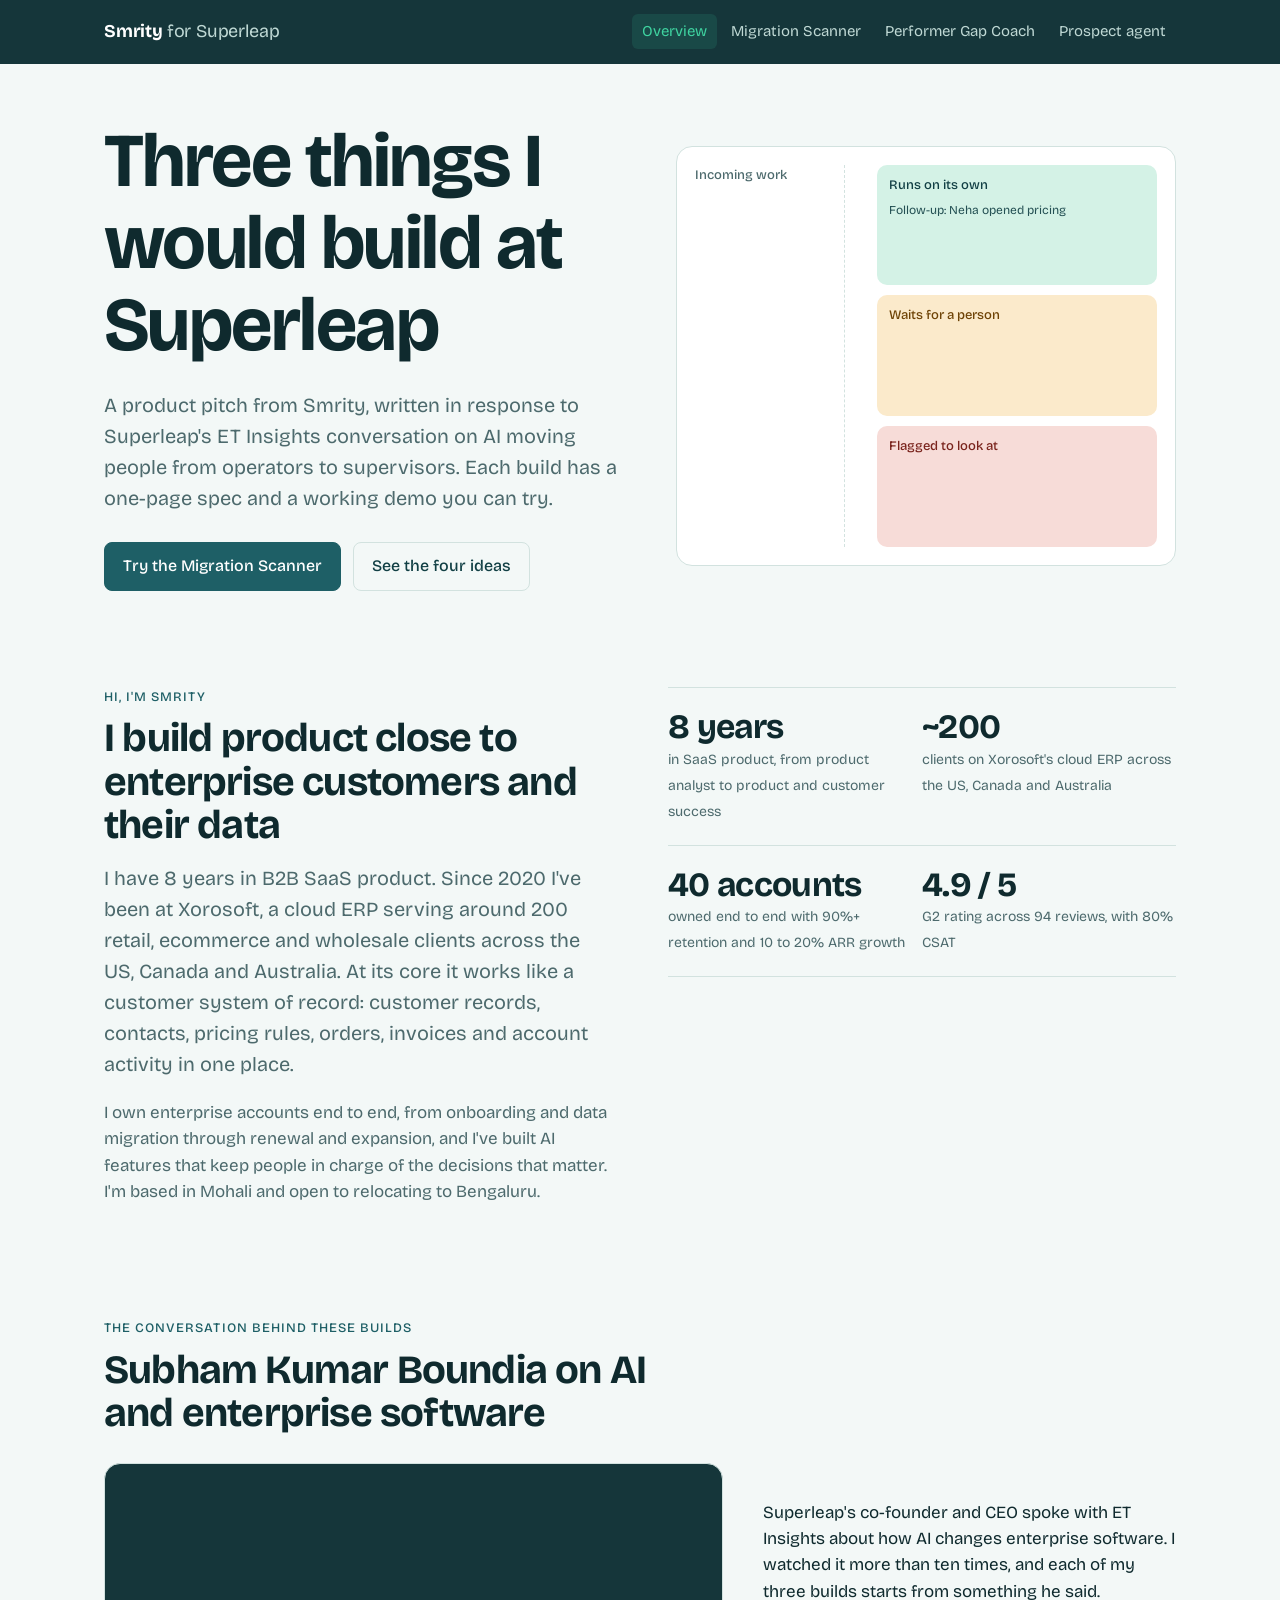
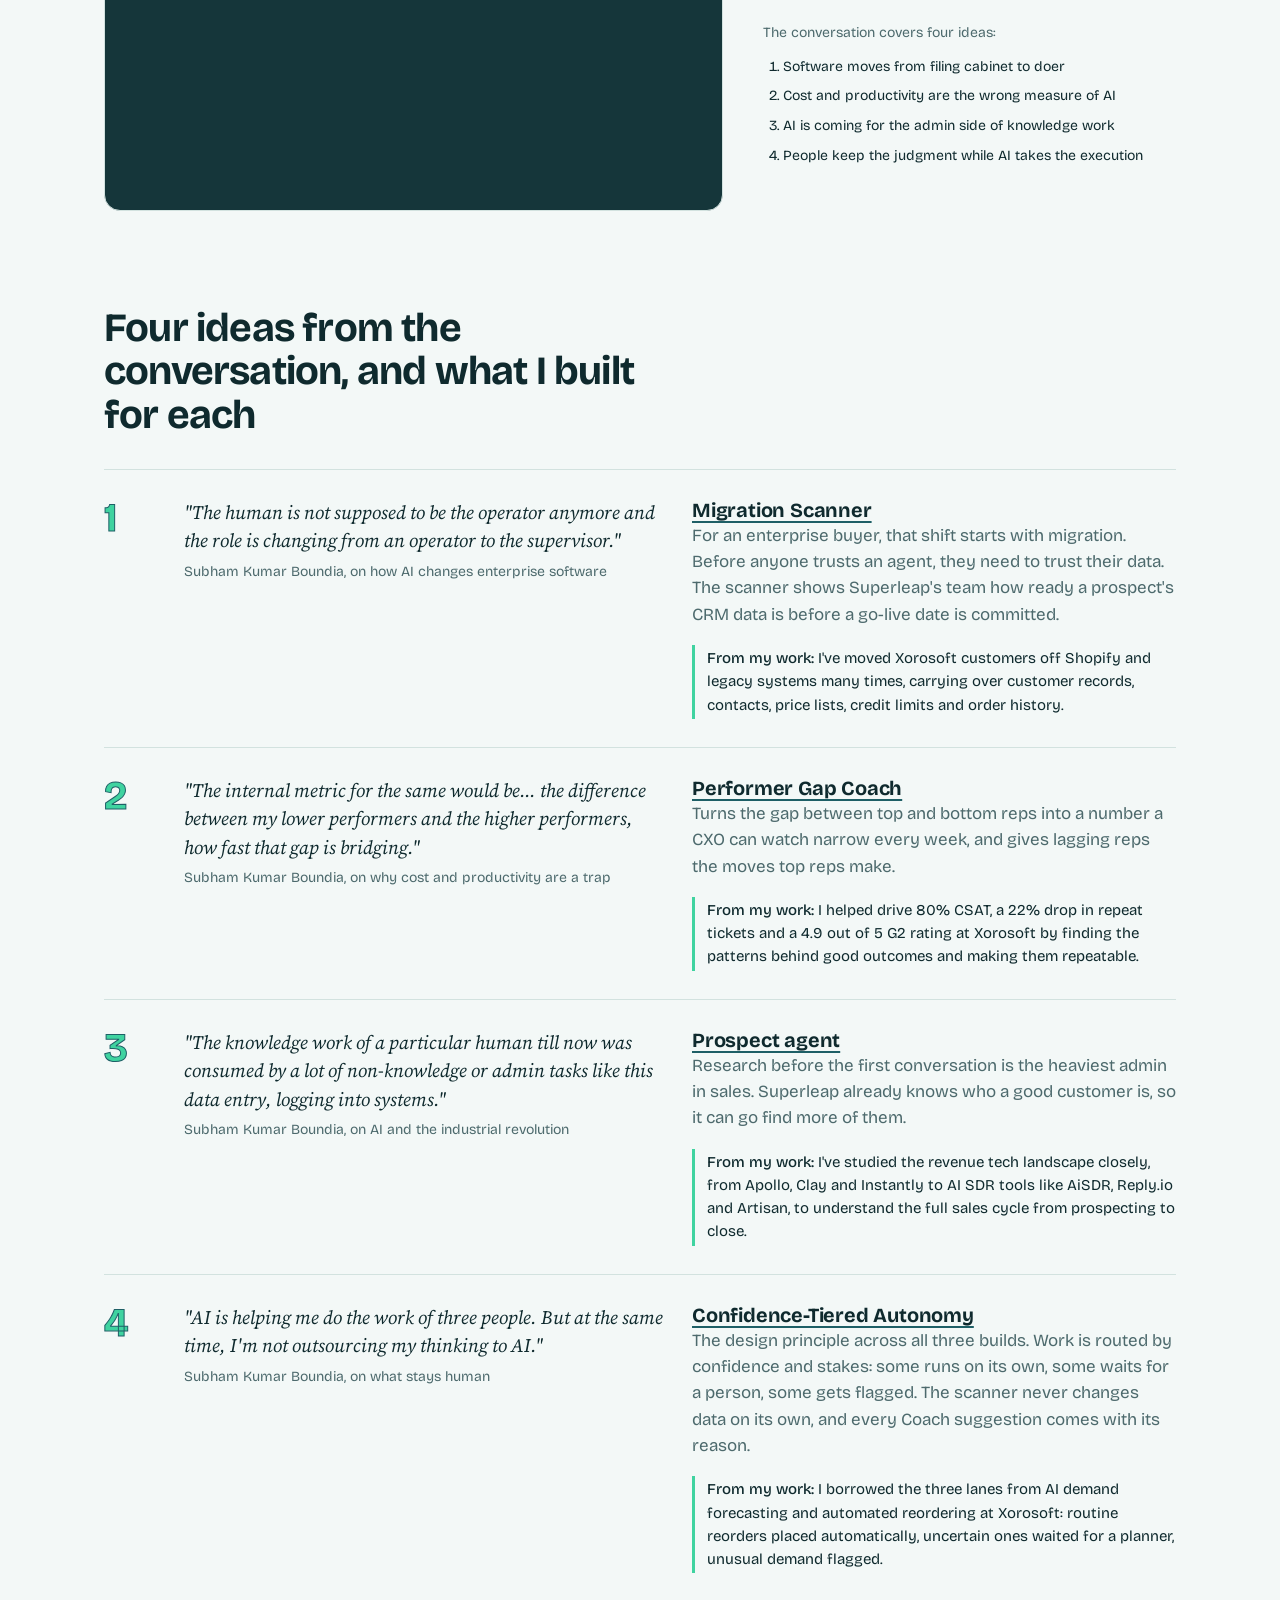
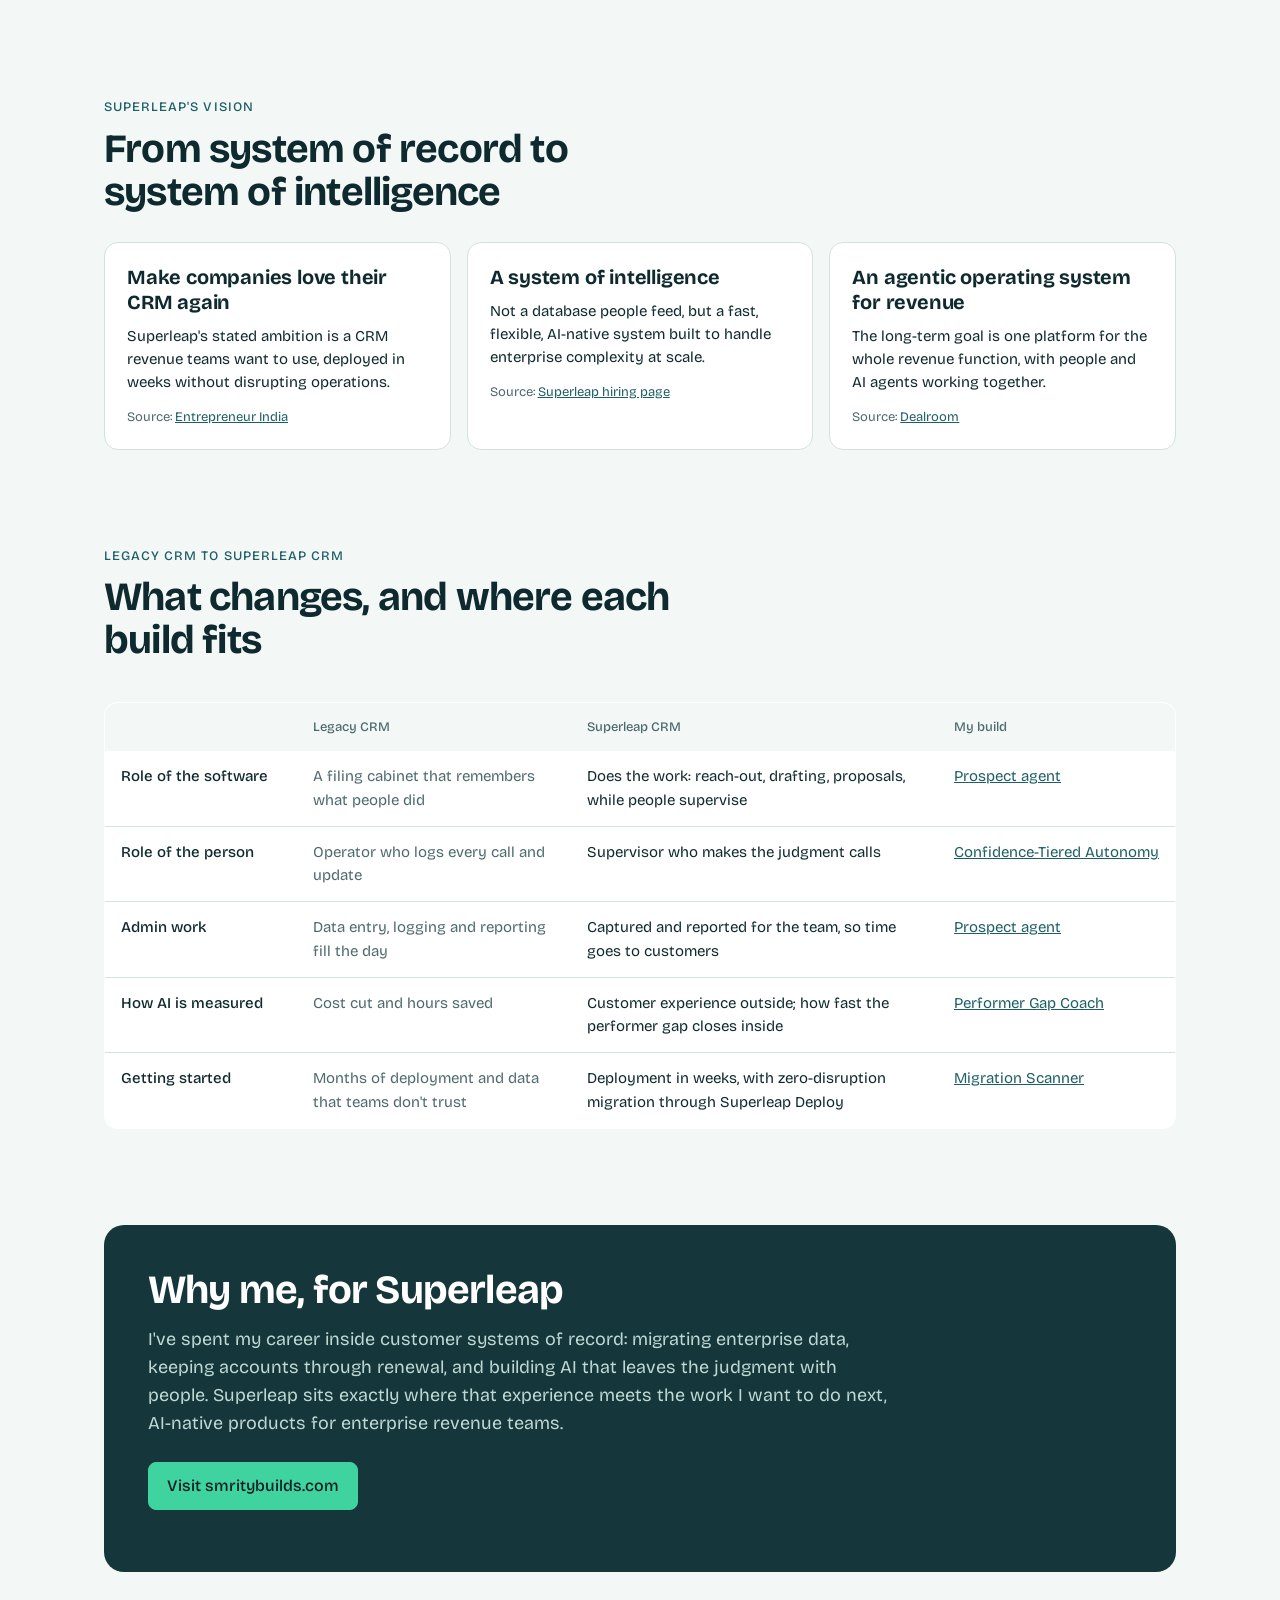
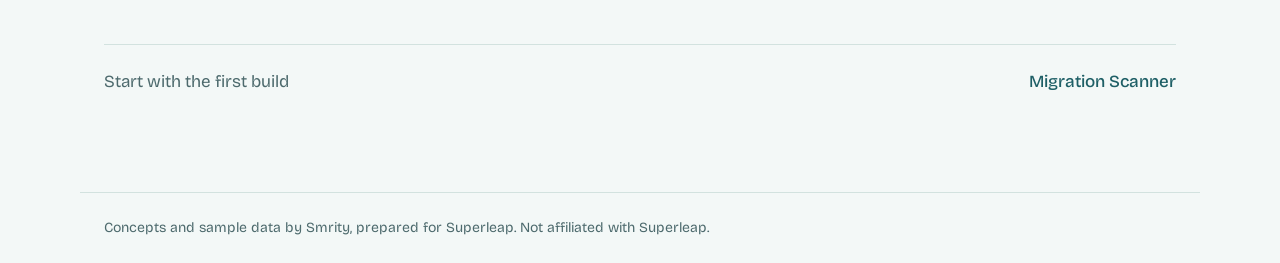
==== commit deefda4e: "Update index.html" ====
--- a/index.html
+++ b/index.html
@@ -58,7 +58,7 @@
     <div class="stats">
       <div><b>8 years</b><span>in SaaS product, from product analyst to product and customer success</span></div>
       <div><b>~200</b><span>clients on Xorosoft's cloud ERP across the US, Canada and Australia</span></div>
-      <div><b>20 accounts</b><span>owned end to end with 90%+ retention and 10 to 20% ARR growth</span></div>
+      <div><b>40 accounts</b><span>owned end to end with 90%+ retention and 10 to 20% ARR growth</span></div>
       <div><b>4.9 / 5</b><span>G2 rating across 94 reviews, with 80% CSAT</span></div>
     </div>
   </div>
--- a/styles.css
+++ b/styles.css
@@ -0,0 +1,296 @@
+/* Shared styles for superleap.smritybuilds.com */
+:root{
+  --bg:#F3F8F7;--surface:#FFFFFF;--ink:#0F2A2E;--muted:#4D6A6D;--line:#D2E2DF;
+  --teal:#1E5F66;--teal-ink:#113F44;--teal-bg:#D4F2E6;
+  --deep:#15363A;--mint:#3FD3A0;--on-deep:#BFD8D4;
+  --amber:#B8730F;--amber-ink:#6E4306;--amber-bg:#FBEACB;
+  --red:#B4433A;--red-ink:#7A241D;--red-bg:#F7DCD8;
+  --sans:"Bricolage Grotesque",ui-sans-serif,system-ui,-apple-system,"Segoe UI",sans-serif;
+  --serif:"Source Serif 4",Georgia,"Times New Roman",serif;
+  box-sizing:border-box;
+  padding-top:env(safe-area-inset-top,0px);
+  padding-bottom:env(safe-area-inset-bottom,0px);
+}
+@media (prefers-color-scheme:dark){
+  :root:not([data-theme="light"]){
+    --bg:#0D1C1E;--surface:#132729;--ink:#E4F0EE;--muted:#98B3B0;--line:#24403F;
+    --teal:#4FD6A8;--teal-ink:#C6F2E3;--teal-bg:#173D37;
+    --deep:#0A1A1C;--mint:#4FD6A8;--on-deep:#A9C6C2;
+    --amber:#E8A84A;--amber-ink:#F6D9A8;--amber-bg:#3A2B12;
+    --red:#E8857B;--red-ink:#F6C9C3;--red-bg:#3D1F1B;
+  }
+}
+:root[data-theme="dark"]{
+  --bg:#0D1C1E;--surface:#132729;--ink:#E4F0EE;--muted:#98B3B0;--line:#24403F;
+  --teal:#4FD6A8;--teal-ink:#C6F2E3;--teal-bg:#173D37;
+  --deep:#0A1A1C;--mint:#4FD6A8;--on-deep:#A9C6C2;
+  --amber:#E8A84A;--amber-ink:#F6D9A8;--amber-bg:#3A2B12;
+  --red:#E8857B;--red-ink:#F6C9C3;--red-bg:#3D1F1B;
+}
+*,*::before,*::after{box-sizing:inherit}
+html{scroll-padding-top:80px;scroll-behavior:smooth}
+@media (prefers-reduced-motion:reduce){html{scroll-behavior:auto}}
+body{margin:0;background:var(--bg);color:var(--ink);font-family:var(--sans);font-size:17px;line-height:1.55}
+a{color:var(--teal)}
+img{max-width:100%}
+button{font:inherit;cursor:pointer}
+:focus-visible{outline:2px solid var(--teal);outline-offset:3px;border-radius:4px}
+
+/* header and nav */
+.top{position:sticky;top:env(safe-area-inset-top,0px);z-index:10;background:var(--deep);border-bottom:1px solid var(--deep)}
+.top-inner{max-width:1120px;margin:0 auto;padding:14px 24px;display:flex;align-items:center;gap:24px;flex-wrap:wrap}
+.brand{font-weight:700;font-size:18px;letter-spacing:-0.01em;color:#fff;text-decoration:none;margin-right:auto}
+.brand span{font-weight:400;color:var(--on-deep)}
+.nav{display:flex;gap:4px;flex-wrap:wrap}
+.nav a{color:var(--on-deep);text-decoration:none;font-size:15px;padding:6px 10px;border-radius:6px}
+.nav a:hover{color:#fff;background:rgba(255,255,255,.08)}
+.nav a[aria-current="page"]{color:var(--mint);background:rgba(63,211,160,.12)}
+
+main{max-width:1120px;margin:0 auto;padding:0 24px 96px}
+section.page{padding-top:56px}
+
+h1,h2,h3{margin:0;font-weight:700;letter-spacing:-0.02em;line-height:1.08}
+h1{font-size:clamp(40px,6.4vw,76px);max-width:14ch}
+h2{font-size:clamp(28px,3.4vw,40px);max-width:22ch}
+h3{font-size:20px;letter-spacing:-0.01em;line-height:1.25}
+p{margin:0 0 1em;max-width:66ch}
+.lede{font-size:20px;color:var(--muted);max-width:56ch}
+.muted{color:var(--muted)}
+.small{font-size:14px}
+.kicker{font-size:13px;font-weight:500;letter-spacing:.08em;text-transform:uppercase;color:var(--teal);margin:0 0 10px}
+
+/* buttons */
+.btn{display:inline-block;border:1px solid var(--teal);background:var(--teal);color:#fff;padding:11px 18px;border-radius:8px;text-decoration:none;font-weight:500;font-size:16px}
+.btn.ghost{background:transparent;color:var(--teal-ink);border-color:var(--line)}
+.btn:hover{filter:brightness(1.08)}
+.btn[disabled]{opacity:.5;cursor:default}
+@media (prefers-color-scheme:dark){:root:not([data-theme="light"]) .btn:not(.ghost){color:#0D1C1E}}
+:root[data-theme="dark"] .btn:not(.ghost){color:#0D1C1E}
+
+/* overview: hero */
+.hero{display:grid;grid-template-columns:1.05fr 1fr;gap:48px;align-items:center}
+.hero .lede{margin-top:24px}
+.hero-actions{display:flex;gap:12px;margin-top:28px;flex-wrap:wrap}
+.flow{position:relative;height:420px;border:1px solid var(--line);border-radius:16px;background:var(--surface);overflow:hidden}
+.flow-src{position:absolute;left:18px;top:18px;bottom:18px;width:150px;border-right:1px dashed var(--line)}
+.flow-src b{display:block;font-size:13px;font-weight:500;color:var(--muted)}
+.lanes{position:absolute;right:18px;top:18px;bottom:18px;left:200px;display:grid;grid-template-rows:repeat(3,1fr);gap:10px}
+.lane{border-radius:10px;padding:10px 12px;display:flex;flex-direction:column;gap:6px;overflow:hidden}
+.lane b{font-size:13px;font-weight:500}
+.lane.auto{background:var(--teal-bg);color:var(--teal-ink)}
+.lane.review{background:var(--amber-bg);color:var(--amber-ink)}
+.lane.anom{background:var(--red-bg);color:var(--red-ink)}
+.lane .slot{font-size:12px;opacity:.9;white-space:nowrap;overflow:hidden;text-overflow:ellipsis}
+.chip{position:absolute;left:24px;font-size:12px;padding:5px 9px;border-radius:999px;background:var(--bg);border:1px solid var(--line);color:var(--ink);white-space:nowrap;transition:transform 1.4s cubic-bezier(.6,.05,.3,1),opacity .4s;max-width:180px;overflow:hidden;text-overflow:ellipsis}
+
+/* overview: blocks */
+.block{margin-top:96px}
+.block > h2{margin-bottom:12px}
+.block > .lede{margin-bottom:0}
+.intro{display:grid;grid-template-columns:1fr 1fr;gap:56px;align-items:start}
+.stats{display:grid;grid-template-columns:repeat(2,1fr);gap:0;border-top:1px solid var(--line)}
+.stats div{padding:20px 0;border-bottom:1px solid var(--line)}
+.stats div:nth-child(odd){padding-right:16px}
+.stats b{display:block;font-size:34px;letter-spacing:-0.02em;line-height:1.1}
+.stats span{font-size:14px;color:var(--muted)}
+.video{margin-top:28px;display:grid;grid-template-columns:1.5fr 1fr;gap:40px;align-items:center}
+.video-frame{position:relative;aspect-ratio:16/9;border-radius:16px;overflow:hidden;border:1px solid var(--line);background:var(--deep)}
+.video-frame iframe{position:absolute;inset:0;width:100%;height:100%;border:0}
+.video-notes ol{margin:12px 0 0;padding-left:20px}
+.video-notes li{margin-bottom:8px}
+
+/* overview: four ideas */
+.journey-list{list-style:none;margin:32px 0 0;padding:0;counter-reset:j}
+.journey-list li{display:grid;grid-template-columns:56px 1fr 1fr;gap:24px;padding:28px 0;border-top:1px solid var(--line);counter-increment:j}
+.journey-list li::before{content:counter(j);font-size:40px;font-weight:700;color:var(--mint);line-height:1;-webkit-text-stroke:1px var(--teal)}
+.quote{font-family:var(--serif);font-style:italic;font-size:19px;line-height:1.5;color:var(--ink)}
+.quote small{display:block;font-style:normal;font-family:var(--sans);font-size:14px;color:var(--muted);margin-top:6px}
+.journey-list h3 a{color:var(--ink);text-decoration-color:var(--teal);text-underline-offset:4px}
+.mywork{font-size:15px;border-left:3px solid var(--mint);padding:2px 0 2px 12px;margin:10px 0 0}
+.mywork b{font-weight:500}
+
+/* overview: vision and comparison */
+.vision{display:grid;grid-template-columns:repeat(3,1fr);gap:16px;margin-top:28px}
+.vcard{background:var(--surface);border:1px solid var(--line);border-radius:14px;padding:22px}
+.vcard h3{margin-bottom:10px}
+.vcard p{font-size:15px;margin:0}
+.vcard .src{display:block;margin-top:12px;font-size:13px;color:var(--muted)}
+.compare{width:100%;border-collapse:collapse;margin-top:28px;font-size:15px;background:var(--surface);border:1px solid var(--line);border-radius:14px;overflow:hidden}
+.compare th,.compare td{text-align:left;padding:14px 16px;border-bottom:1px solid var(--line);vertical-align:top}
+.compare thead th{font-size:13px;font-weight:500;color:var(--muted);background:var(--bg)}
+.compare tbody th{font-weight:500;width:18%}
+.compare td.old{color:var(--muted)}
+.compare td.new{color:var(--ink)}
+.compare tr:last-child th,.compare tr:last-child td{border-bottom:0}
+.compare a{white-space:nowrap}
+.tablebox{overflow-x:auto}
+.whyme{margin-top:96px;background:var(--deep);color:#E4F0EE;border-radius:20px;padding:44px}
+.whyme h2{color:#fff}
+.whyme p{color:var(--on-deep);font-size:18px;max-width:62ch;margin-top:14px}
+.whyme .btn{background:var(--mint);border-color:var(--mint);color:#0D1C1E}
+
+/* spec pages */
+.spec-head{display:grid;grid-template-columns:1.2fr 1fr;gap:48px;align-items:end;margin-bottom:40px}
+.spec-head .quote{border-left:3px solid var(--mint);padding-left:18px}
+.demo{background:var(--surface);border:1px solid var(--line);border-radius:16px;padding:28px}
+.demo-bar{display:flex;justify-content:space-between;align-items:center;gap:16px;flex-wrap:wrap;margin-bottom:20px}
+.demo-bar h3{font-size:18px}
+.sample{font-size:13px;color:var(--muted)}
+.spec-grid{display:grid;grid-template-columns:repeat(2,1fr);gap:40px 56px;margin-top:56px}
+.spec-grid h3{margin-bottom:10px}
+.spec-grid ul{margin:0;padding-left:20px}
+.spec-grid li{margin-bottom:6px}
+.spec-grid .wide{grid-column:1/-1}
+.pill{display:inline-block;font-size:12px;font-weight:500;padding:3px 9px;border-radius:999px;white-space:nowrap}
+.pill.auto{background:var(--teal-bg);color:var(--teal-ink)}
+.pill.review{background:var(--amber-bg);color:var(--amber-ink)}
+.pill.anom{background:var(--red-bg);color:var(--red-ink)}
+.pill.done{background:var(--teal-bg);color:var(--teal-ink)}
+.rowbtn{border:1px solid var(--line);background:var(--bg);color:var(--ink);font-size:13px;padding:4px 9px;border-radius:6px;margin-top:6px;margin-right:4px}
+.rowbtn:hover{border-color:var(--teal)}
+.legend{display:flex;gap:14px;flex-wrap:wrap;font-size:13px;color:var(--muted);margin-top:8px}
+.legend span{display:inline-flex;align-items:center;gap:6px}
+.legend i{width:10px;height:10px;border-radius:50%;display:inline-block}
+.next{display:flex;justify-content:space-between;gap:16px;margin-top:72px;padding-top:24px;border-top:1px solid var(--line);flex-wrap:wrap}
+.next a{text-decoration:none;font-weight:500}
+
+/* coach */
+.coach-wrap{display:grid;grid-template-columns:1.5fr 1fr;gap:28px}
+.toggle{display:inline-flex;border:1px solid var(--line);border-radius:8px;overflow:hidden}
+.toggle button{border:0;background:transparent;color:var(--muted);padding:8px 14px;font-size:14px}
+.toggle button[aria-pressed="true"]{background:var(--teal);color:#fff}
+.chartbox{overflow-x:auto}
+.chart text{font-family:var(--sans);font-size:12px;fill:var(--muted)}
+.gapnum{font-size:44px;font-weight:700;letter-spacing:-0.03em;line-height:1}
+.nudge{border:1px solid var(--line);border-radius:12px;padding:18px;margin-top:20px;background:var(--bg)}
+.nudge p{font-size:15px;margin-bottom:8px}
+.nudge .why{font-size:13px;color:var(--muted)}
+.patterns{list-style:none;padding:0;margin:12px 0 0;font-size:15px}
+.patterns li{padding:8px 0;border-bottom:1px solid var(--line)}
+
+/* prospect */
+.pro-wrap{display:grid;grid-template-columns:1.35fr 1fr;gap:28px}
+.matrix text{font-family:var(--sans);font-size:12px;fill:var(--muted)}
+.matrix .dot{cursor:pointer}
+.slider{display:flex;flex-direction:column;gap:6px;margin:4px 0 18px}
+.slider label{font-size:14px;color:var(--muted)}
+.slider input{width:100%;accent-color:var(--teal)}
+.lanecols{display:grid;grid-template-columns:repeat(3,1fr);gap:12px;margin-top:20px}
+.lanecol{border-radius:10px;padding:12px;font-size:13px;min-height:120px}
+.lanecol h4{margin:0 0 8px;font-size:14px;font-weight:500}
+.lanecol button{display:block;width:100%;text-align:left;border:0;background:transparent;color:inherit;padding:4px 0;font-size:13px;line-height:1.35}
+.lanecol button:hover{text-decoration:underline}
+.lanecol.auto{background:var(--teal-bg);color:var(--teal-ink)}
+.lanecol.review{background:var(--amber-bg);color:var(--amber-ink)}
+.lanecol.anom{background:var(--red-bg);color:var(--red-ink)}
+.detail{border:1px solid var(--line);border-radius:12px;padding:18px;background:var(--bg)}
+.detail h4{margin:8px 0 6px;font-size:16px}
+.detail p{font-size:15px}
+
+/* migration scanner (sc- prefix keeps it separate from site styles) */
+.sc-lock{display:inline-flex;align-items:center;gap:6px;font-size:13px;font-weight:500;color:var(--teal-ink);background:var(--teal-bg);padding:5px 11px;border-radius:999px}
+.sc-load{display:grid;grid-template-columns:1.3fr 1fr;gap:24px}
+.sc-drop{display:block;border:2px dashed var(--line);background:var(--bg);border-radius:12px;padding:34px 18px;text-align:center;cursor:pointer;transition:border-color .15s,background .15s}
+.sc-drop:hover,.sc-drop.over{border-color:var(--teal);background:var(--teal-bg)}
+.sc-drop strong{display:block;font-size:17px;font-weight:500;margin:10px 0 4px}
+.sc-drop span{color:var(--muted);font-size:14px}
+.sc-drop svg{stroke:var(--teal)}
+.sc-samples h4{margin:0 0 4px;font-size:16px;font-weight:500}
+.sc-samples p{margin:0 0 12px;color:var(--muted);font-size:14px}
+.sc-sample{display:flex;align-items:center;justify-content:space-between;gap:10px;padding:10px 12px;border:1px solid var(--line);border-radius:10px;margin-bottom:8px;background:var(--surface)}
+.sc-sample b{font-size:15px;font-weight:500}
+.sc-sample small{display:block;color:var(--muted);font-size:13px}
+.sc-acts{display:flex;gap:8px;align-items:center;flex-shrink:0}
+.sc-btn{border:1px solid var(--line);background:var(--bg);color:var(--ink);font-size:13px;font-weight:500;padding:6px 11px;border-radius:7px}
+.sc-btn:hover{border-color:var(--teal);color:var(--teal-ink)}
+.sc-btn.primary{background:var(--teal);border-color:var(--teal);color:#fff}
+@media (prefers-color-scheme:dark){:root:not([data-theme="light"]) .sc-btn.primary{color:#0D1C1E}}
+.sc-link{background:none;border:0;padding:0;font-size:13px;color:var(--teal);text-decoration:underline}
+.sc-status{margin-top:18px;padding:14px 16px;border:1px solid var(--line);border-radius:12px;background:var(--bg);display:none;font-size:15px}
+.sc-status.show{display:block}
+.sc-status.error{color:var(--red-ink);background:var(--red-bg);border-color:var(--red-bg)}
+.sc-bar{height:6px;background:var(--line);border-radius:3px;overflow:hidden;margin-top:10px}
+.sc-bar i{display:block;height:100%;width:0;background:var(--mint);transition:width .2s}
+#results{display:none;margin-top:28px;padding-top:28px;border-top:1px solid var(--line)}
+#results.show{display:block}
+.sc-summary{display:grid;grid-template-columns:auto 1fr;gap:28px;align-items:center}
+.sc-ring{position:relative;width:150px;height:150px}
+.sc-ring svg{transform:rotate(-90deg)}
+.sc-ring .num{position:absolute;inset:0;display:grid;place-items:center;text-align:center}
+.sc-ring .num b{font-size:46px;font-weight:700;letter-spacing:-0.03em;line-height:1;display:block}
+.sc-ring .num small{color:var(--muted);font-size:12px}
+.sc-band{display:inline-block;font-size:13px;font-weight:500;padding:4px 11px;border-radius:999px;margin-bottom:10px}
+.sc-band.ready{background:var(--teal-bg);color:var(--teal-ink)}
+.sc-band.cleanup{background:var(--amber-bg);color:var(--amber-ink)}
+.sc-band.notready{background:var(--red-bg);color:var(--red-ink)}
+.sc-readout{font-size:18px;font-weight:500;margin:0 0 10px;max-width:none}
+.sc-action{color:var(--ink);font-size:15px;margin:0 0 14px;padding:10px 12px;background:var(--bg);border:1px solid var(--line);border-radius:10px;max-width:none}
+.sc-meta{display:flex;flex-wrap:wrap;gap:8px 18px;color:var(--muted);font-size:14px;align-items:center}
+.sc-meta b{color:var(--ink);font-weight:500}
+.sc-meta select{font:inherit;font-size:14px;padding:3px 8px;border-radius:7px;border:1px solid var(--line);background:var(--surface);color:var(--ink)}
+.sc-how{margin-top:12px}
+.sc-how summary{cursor:pointer;font-size:14px;font-weight:500;color:var(--teal);list-style:none;display:inline-flex;align-items:center;gap:6px}
+.sc-how summary::-webkit-details-marker{display:none}
+.sc-how summary::before{content:"+";display:inline-grid;place-items:center;width:18px;height:18px;border-radius:50%;background:var(--teal-bg);color:var(--teal-ink);font-size:13px}
+.sc-how[open] summary::before{content:"\2212"}
+.sc-how ol{margin:10px 0 0;padding-left:20px;font-size:14px;color:var(--muted)}
+.sc-how li{margin-bottom:6px}
+.sc-how li b{color:var(--ink);font-weight:500}
+.sc-how code{font-family:ui-monospace,SFMono-Regular,Menlo,monospace;font-size:13px;background:var(--bg);border:1px solid var(--line);padding:1px 5px;border-radius:4px;color:var(--ink)}
+.sc-how .bands{margin:6px 0 0;font-size:13px;color:var(--muted)}
+.sc-section{display:flex;align-items:end;justify-content:space-between;gap:12px;margin:36px 0 12px;flex-wrap:wrap}
+.sc-section h3{font-size:22px}
+.sc-section p{margin:4px 0 0;color:var(--muted);font-size:14px}
+.sc-exports{display:flex;gap:8px;flex-wrap:wrap}
+.sc-card{background:var(--bg);border:1px solid var(--line);border-radius:12px}
+.sc-issue{margin-bottom:10px;overflow:hidden}
+.sc-issue > button{all:unset;box-sizing:border-box;width:100%;cursor:pointer;display:grid;grid-template-columns:1fr auto;gap:14px;padding:16px 18px;align-items:center}
+.sc-issue > button:focus-visible{outline:2px solid var(--teal);outline-offset:-2px;border-radius:12px}
+.sc-t{display:flex;align-items:center;gap:10px;flex-wrap:wrap}
+.sc-t b{font-size:16px;font-weight:500}
+.sc-sev{font-size:11.5px;font-weight:500;padding:2px 8px;border-radius:999px;text-transform:uppercase;letter-spacing:.04em}
+.sc-sev.Blocker{color:var(--red-ink);background:var(--red-bg)}
+.sc-sev.High{color:var(--amber-ink);background:var(--amber-bg)}
+.sc-sev.Medium{color:var(--amber-ink);background:var(--amber-bg);opacity:.85}
+.sc-sev.Low,.sc-sev.Info{color:var(--muted);background:var(--surface);border:1px solid var(--line)}
+.sc-why{color:var(--muted);font-size:14px;margin:4px 0 0}
+.sc-count{text-align:right}
+.sc-count b{font-size:21px;display:block;line-height:1.1;font-weight:700}
+.sc-count small{color:var(--muted);font-size:12px}
+.sc-chev{transition:transform .2s;color:var(--muted)}
+.sc-issue.open .sc-chev{transform:rotate(180deg)}
+.sc-detail{display:none;border-top:1px solid var(--line);padding:14px 18px 18px;background:var(--surface)}
+.sc-issue.open .sc-detail{display:block}
+.sc-fix{font-size:14px;margin:0 0 12px;padding:10px 12px;border-left:3px solid var(--mint);background:var(--bg);border-radius:0 8px 8px 0;max-width:none}
+.sc-tbl{width:100%;border-collapse:collapse;font-size:14px}
+.sc-tbl th{text-align:left;color:var(--muted);font-weight:500;font-size:13px;padding:8px;border-bottom:1px solid var(--line)}
+.sc-tbl td{padding:8px;border-bottom:1px solid var(--line);vertical-align:top;word-break:break-word}
+.sc-tbl td.sc-v{font-family:ui-monospace,SFMono-Regular,Menlo,monospace;font-size:13px;color:var(--muted);max-width:280px}
+.sc-scroll{overflow-x:auto}
+.sc-more{color:var(--muted);font-size:13px;margin-top:8px}
+.sc-passed{padding:14px 18px;display:flex;flex-wrap:wrap;gap:8px}
+.sc-pill{font-size:13px;padding:4px 10px;border-radius:999px;background:var(--teal-bg);color:var(--teal-ink)}
+.sc-pill.na{background:var(--surface);color:var(--muted);border:1px solid var(--line)}
+.sc-owners{padding:4px 6px 10px;background:var(--surface)}
+.sc-tag{font-size:12px;font-weight:500;padding:2px 8px;border-radius:999px;background:var(--bg);color:var(--muted);border:1px solid var(--line)}
+.sc-tag.bad{background:var(--red-bg);color:var(--red-ink);border-color:var(--red-bg)}
+.sr{position:absolute;width:1px;height:1px;overflow:hidden;clip:rect(0 0 0 0)}
+
+footer{max-width:1120px;margin:0 auto;padding:24px;color:var(--muted);font-size:14px;border-top:1px solid var(--line)}
+
+@media (max-width:860px){
+  .hero,.spec-head,.coach-wrap,.pro-wrap,.intro,.video,.sc-load{grid-template-columns:1fr}
+  .vision{grid-template-columns:1fr}
+  .journey-list li{grid-template-columns:40px 1fr}
+  .journey-list li > div:last-child{grid-column:2}
+  .spec-grid{grid-template-columns:1fr}
+  .lanecols{grid-template-columns:1fr}
+  .flow{height:380px}
+  .flow-src{width:120px}
+  .lanes{left:150px}
+  .whyme{padding:28px}
+  .sc-summary{grid-template-columns:1fr;justify-items:start}
+}
+@media (prefers-reduced-motion:reduce){
+  .chip,.sc-bar i{transition:none}
+}
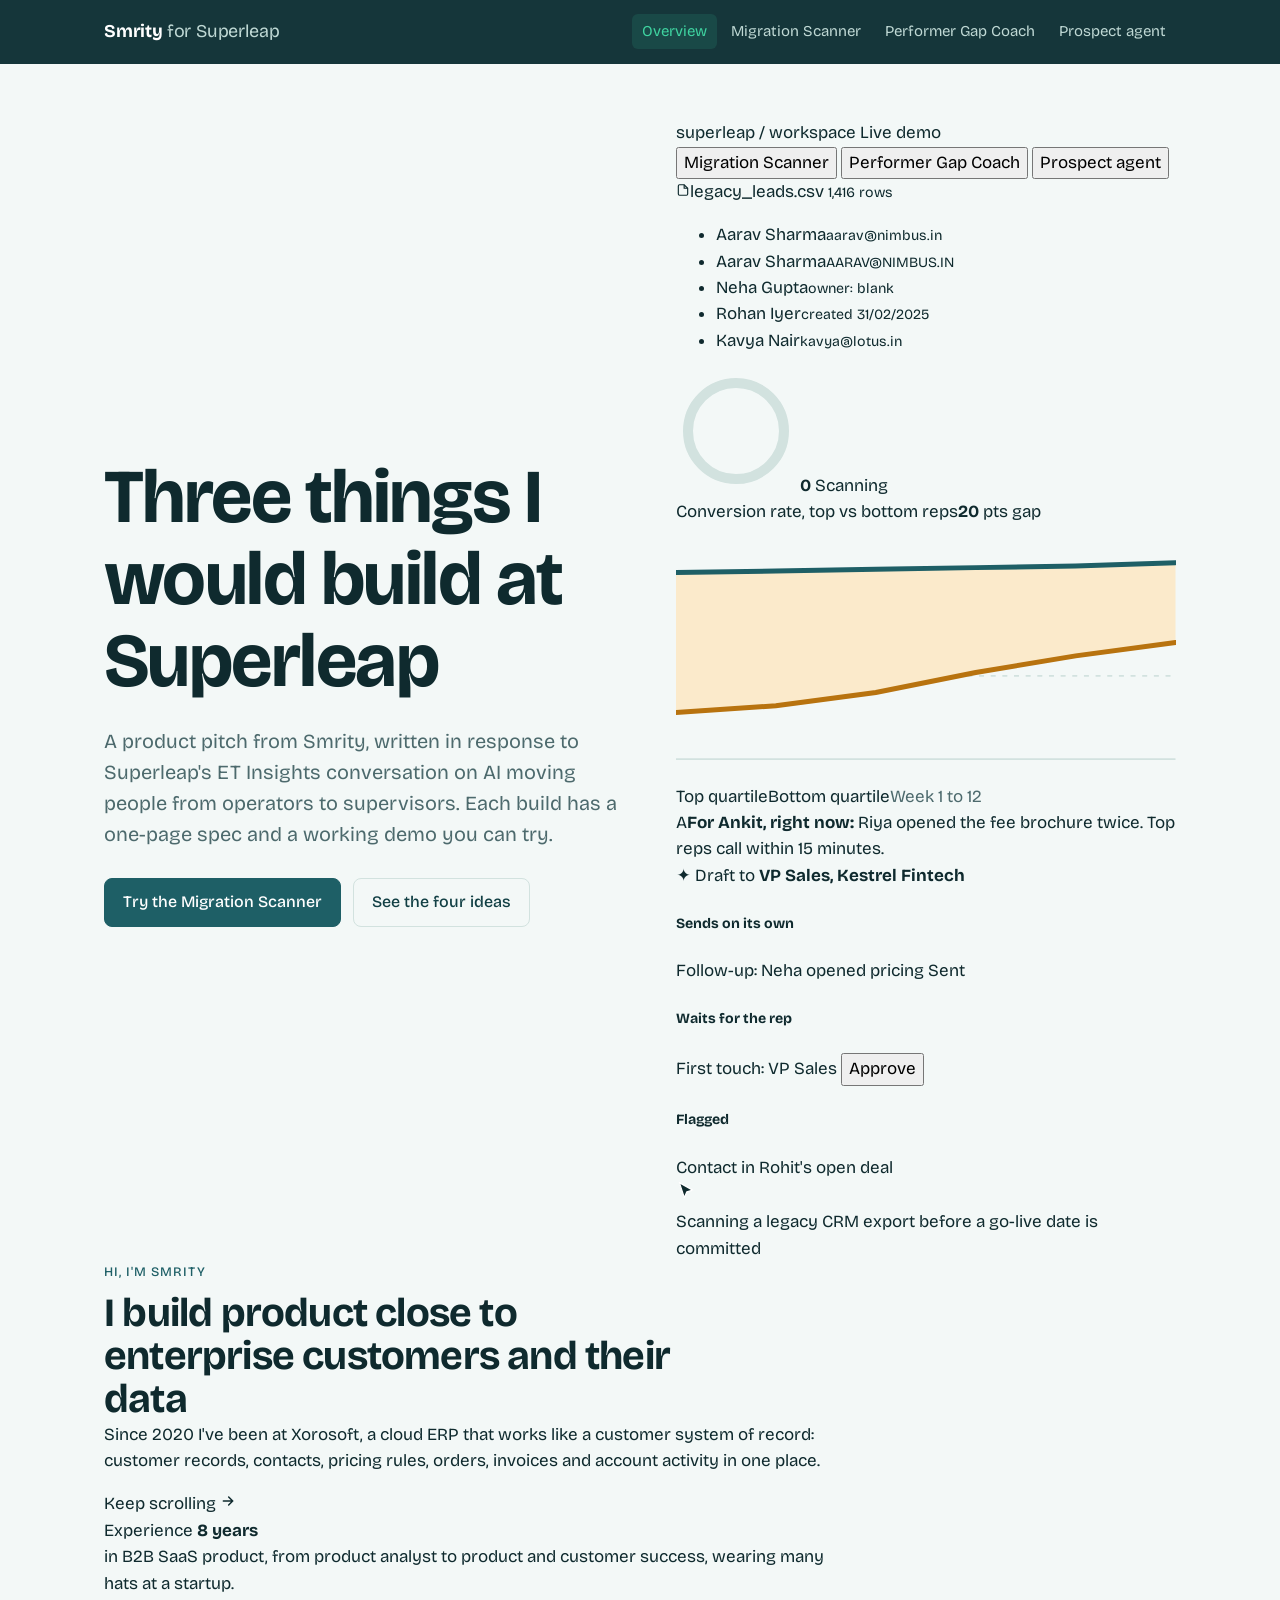
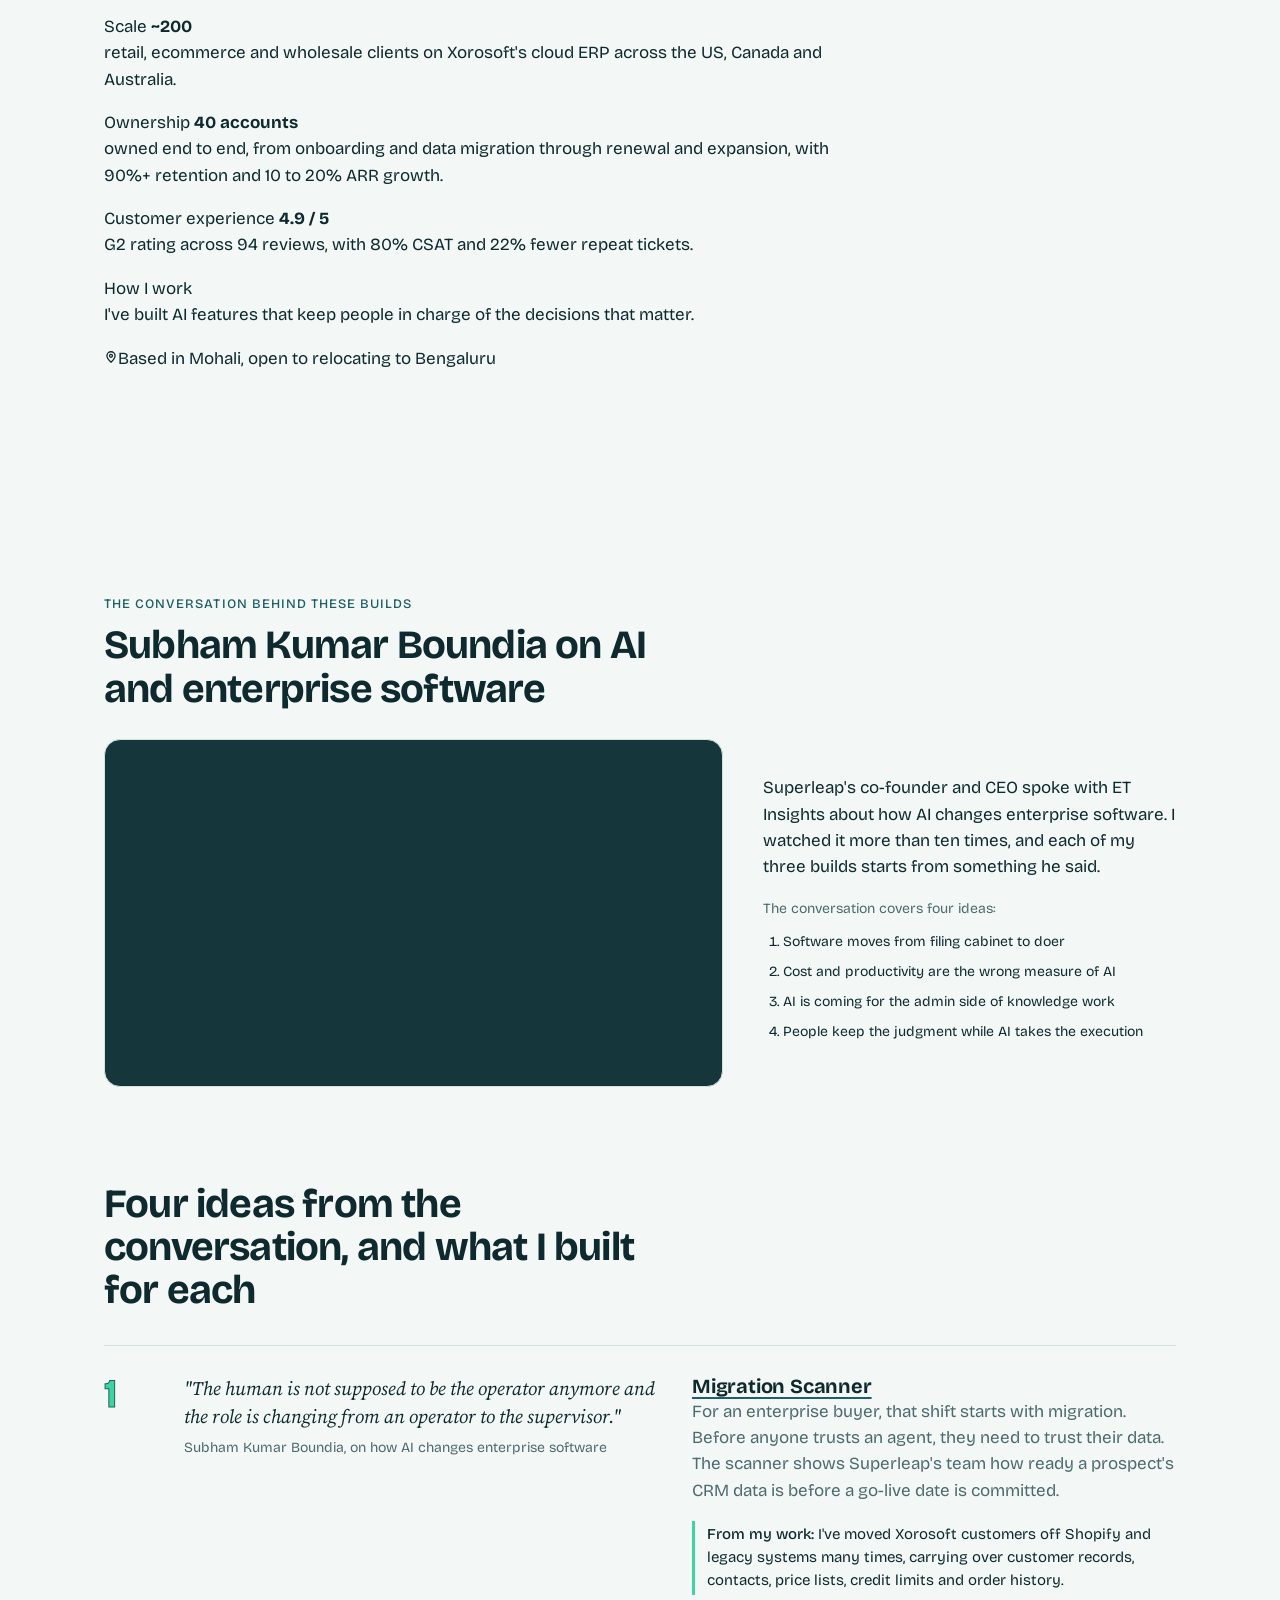
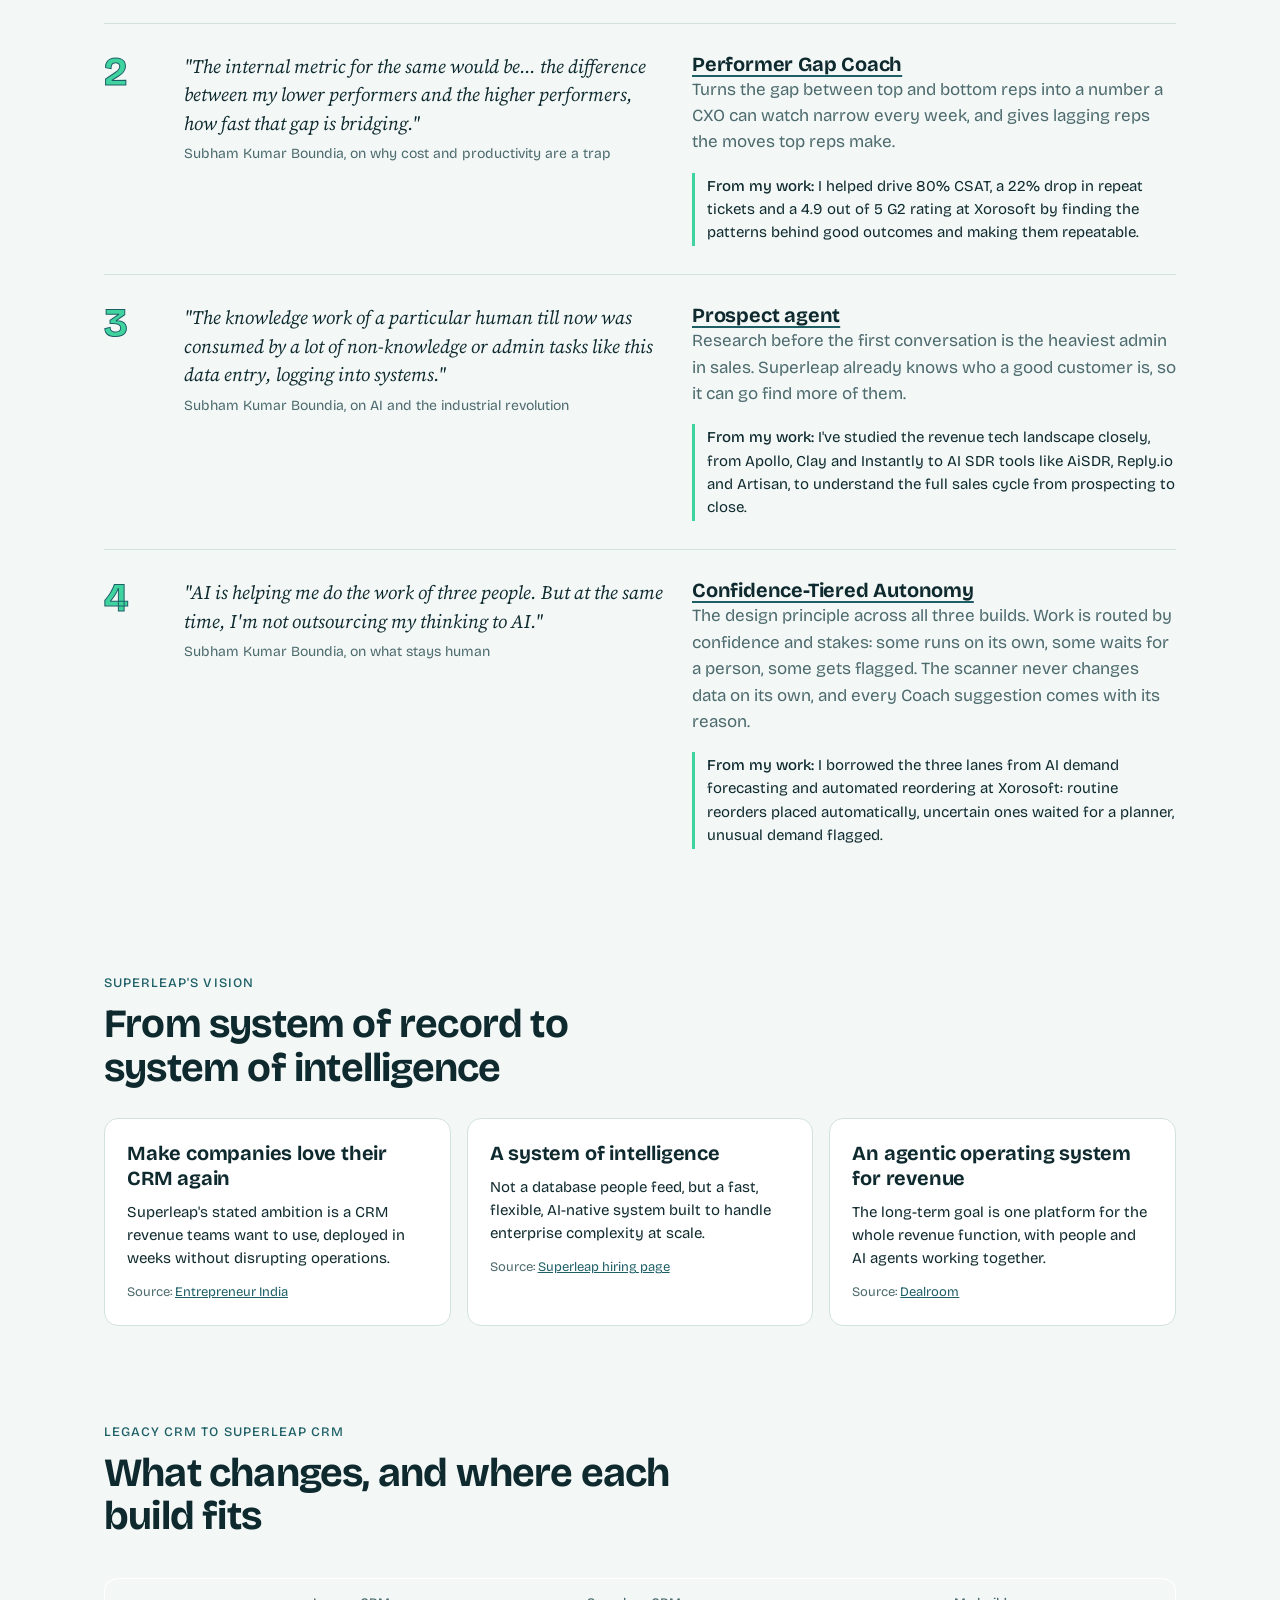
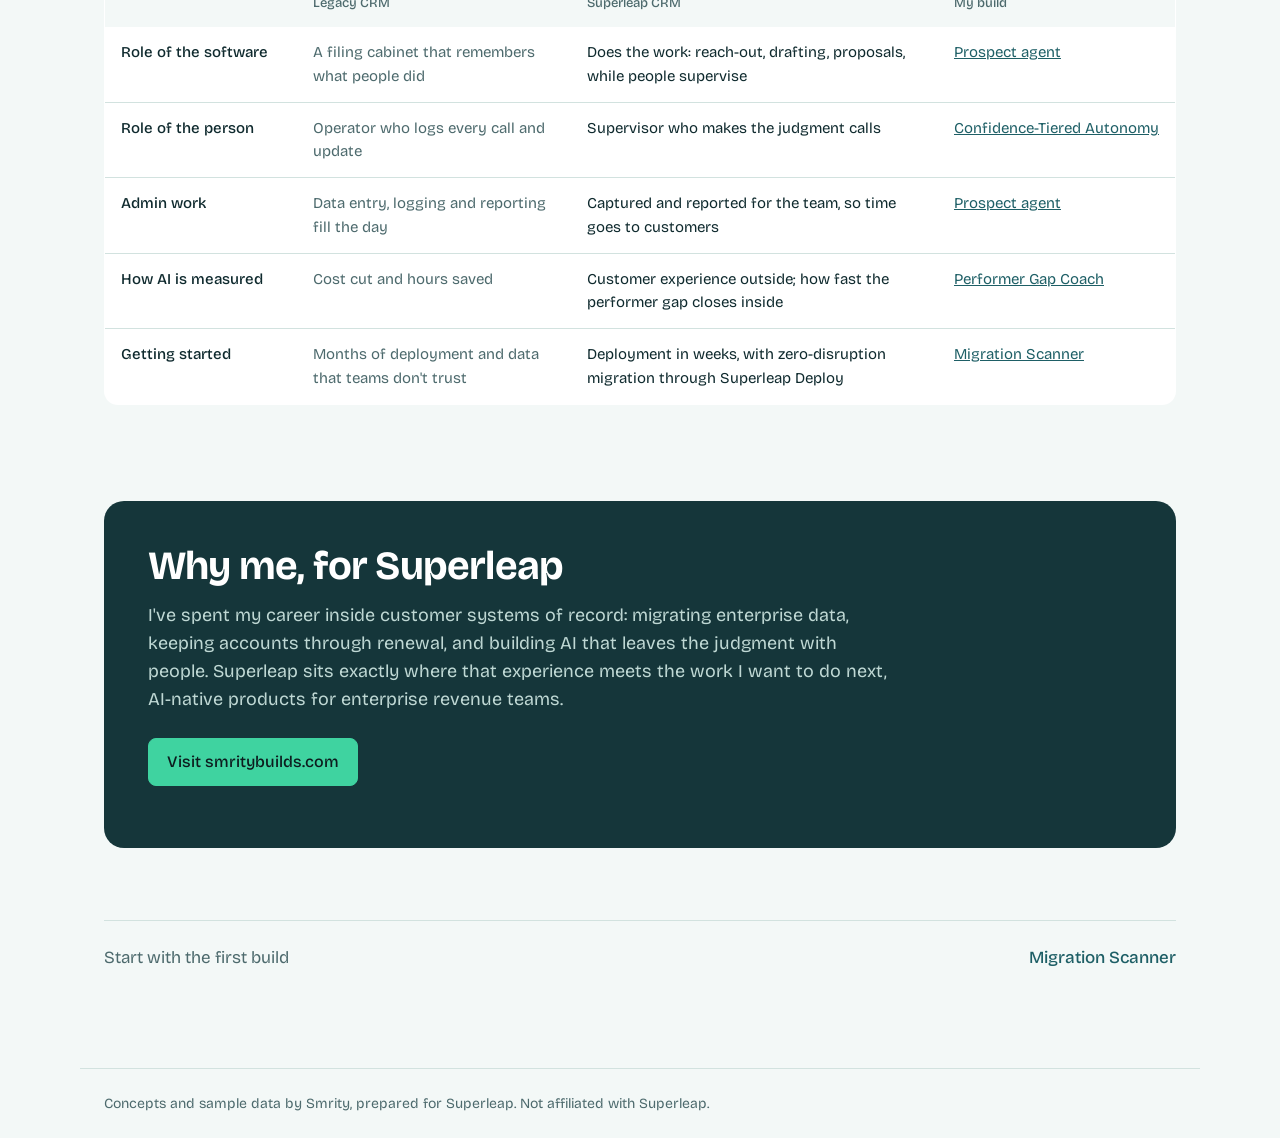
==== commit 6d2f2975: "Update index.html" ====
--- a/index.html
+++ b/index.html
@@ -10,6 +10,7 @@
 <link rel="preconnect" href="https://fonts.gstatic.com" crossorigin>
 <link href="https://fonts.googleapis.com/css2?family=Bricolage+Grotesque:opsz,wght@12..96,400;12..96,500;12..96,700&family=Source+Serif+4:ital,opsz,wght@0,8..60,400;0,8..60,600;1,8..60,400&display=swap" rel="stylesheet">
 <link rel="stylesheet" href="styles.css">
+<script>document.documentElement.classList.add("js")</script>
 </head>
 <body>
 <header class="top">
@@ -37,34 +38,125 @@
         <a class="btn ghost" href="#ideas">See the four ideas</a>
       </div>
     </div>
-    <div class="flow" id="flow" aria-label="Animation: incoming sales work being routed into three lanes, runs on its own, waits for a person, and flagged to look at">
-      <div class="flow-src"><b>Incoming work</b></div>
-      <div class="lanes">
-        <div class="lane auto"><b>Runs on its own</b><div class="slots"></div></div>
-        <div class="lane review"><b>Waits for a person</b><div class="slots"></div></div>
-        <div class="lane anom"><b>Flagged to look at</b><div class="slots"></div></div>
-      </div>
-    </div>
-  </div>
-
-  <!-- 2. Intro -->
-  <div class="block intro" id="intro">
-    <div>
-      <p class="kicker">Hi, I'm Smrity</p>
-      <h2>I build product close to enterprise customers and their data</h2>
-      <p class="lede" style="margin-top:16px">I have 8 years in B2B SaaS product. Since 2020 I've been at Xorosoft, a cloud ERP serving around 200 retail, ecommerce and wholesale clients across the US, Canada and Australia. At its core it works like a customer system of record: customer records, contacts, pricing rules, orders, invoices and account activity in one place.</p>
-      <p class="muted">I own enterprise accounts end to end, from onboarding and data migration through renewal and expansion, and I've built AI features that keep people in charge of the decisions that matter. I'm based in Mohali and open to relocating to Bengaluru.</p>
-    </div>
-    <div class="stats">
-      <div><b>8 years</b><span>in SaaS product, from product analyst to product and customer success</span></div>
-      <div><b>~200</b><span>clients on Xorosoft's cloud ERP across the US, Canada and Australia</span></div>
-      <div><b>40 accounts</b><span>owned end to end with 90%+ retention and 10 to 20% ARR growth</span></div>
-      <div><b>4.9 / 5</b><span>G2 rating across 94 reviews, with 80% CSAT</span></div>
-    </div>
-  </div>
+    <div class="app" id="app" role="region" aria-label="Animated demo of the three builds inside a CRM workspace">
+      <div class="app-bar">
+        <span class="app-dots" aria-hidden="true"><i></i><i></i><i></i></span>
+        <span class="app-title">superleap / workspace</span>
+        <span class="app-live"><i aria-hidden="true"></i>Live demo</span>
+      </div>
+      <div class="app-tabs" role="tablist" aria-label="Builds">
+        <button class="app-tab" role="tab" data-scene="0"><span>Migration Scanner</span><i class="tab-prog" aria-hidden="true"></i></button>
+        <button class="app-tab" role="tab" data-scene="1"><span>Performer Gap Coach</span><i class="tab-prog" aria-hidden="true"></i></button>
+        <button class="app-tab" role="tab" data-scene="2"><span>Prospect agent</span><i class="tab-prog" aria-hidden="true"></i></button>
+      </div>
+      <div class="app-stage">
+
+        <!-- scene 1: migration -->
+        <div class="scene" data-scene="0">
+          <div class="mig">
+            <div>
+              <div class="mig-file" data-step><svg width="14" height="14" viewBox="0 0 24 24" fill="none" stroke="currentColor" stroke-width="2" aria-hidden="true"><path d="M14 3H6a2 2 0 0 0-2 2v14a2 2 0 0 0 2 2h12a2 2 0 0 0 2-2V9z"/><path d="M14 3v6h6"/></svg>legacy_leads.csv <small>1,416 rows</small></div>
+              <ul class="mig-rows">
+                <li class="mig-row" data-step><span>Aarav Sharma<small>aarav@nimbus.in</small></span><em class="tag"></em></li>
+                <li class="mig-row" data-step><span>Aarav Sharma<small>AARAV@NIMBUS.IN</small></span><em class="tag" data-bad="Duplicate"></em></li>
+                <li class="mig-row" data-step><span>Neha Gupta<small>owner: blank</small></span><em class="tag" data-bad="No owner"></em></li>
+                <li class="mig-row" data-step><span>Rohan Iyer<small>created 31/02/2025</small></span><em class="tag" data-bad="Bad date"></em></li>
+                <li class="mig-row" data-step><span>Kavya Nair<small>kavya@lotus.in</small></span><em class="tag"></em></li>
+              </ul>
+            </div>
+            <div class="mig-score">
+              <svg viewBox="0 0 120 120" width="120" height="120" aria-hidden="true">
+                <circle cx="60" cy="60" r="48" fill="none" stroke="var(--line)" stroke-width="10"/>
+                <circle class="mig-arc" cx="60" cy="60" r="48" fill="none" stroke="var(--red)" stroke-width="10" stroke-linecap="round" stroke-dasharray="301.6" stroke-dashoffset="301.6" transform="rotate(-90 60 60)"/>
+              </svg>
+              <b class="mig-num">0</b>
+              <span class="mig-band">Scanning</span>
+            </div>
+          </div>
+        </div>
+
+        <!-- scene 2: coach -->
+        <div class="scene" data-scene="1">
+          <div class="coachv">
+            <div class="coachv-head"><span>Conversion rate, top vs bottom reps</span><span class="coachv-gap"><b class="gap-num">20</b> pts gap</span></div>
+            <svg class="coachv-chart" viewBox="0 0 300 150" preserveAspectRatio="none" aria-hidden="true">
+              <line x1="0" y1="140" x2="300" y2="140" stroke="var(--line)"/>
+              <line x1="0" y1="90" x2="300" y2="90" stroke="var(--line)" stroke-dasharray="3 4"/>
+              <line x1="0" y1="40" x2="300" y2="40" stroke="var(--line)" stroke-dasharray="3 4"/>
+              <path class="cv-area" d="M0 28 L60 27 L120 26 L180 25 L240 24 L300 22 L300 70 L240 78 L180 88 L120 100 L60 108 L0 112 Z" fill="var(--amber-bg)"/>
+              <path class="cv-top" d="M0 28 L60 27 L120 26 L180 25 L240 24 L300 22" fill="none" stroke="var(--teal)" stroke-width="3" stroke-linecap="round" pathLength="1"/>
+              <path class="cv-bot" d="M0 112 L60 108 L120 100 L180 88 L240 78 L300 70" fill="none" stroke="var(--amber)" stroke-width="3" stroke-linecap="round" pathLength="1"/>
+            </svg>
+            <div class="coachv-legend"><span><i style="background:var(--teal)"></i>Top quartile</span><span><i style="background:var(--amber)"></i>Bottom quartile</span><span class="muted">Week 1 to 12</span></div>
+            <div class="toast" data-step><span class="avatar">A</span><span><b>For Ankit, right now:</b> Riya opened the fee brochure twice. Top reps call within 15 minutes.</span></div>
+          </div>
+        </div>
+
+        <!-- scene 3: prospect -->
+        <div class="scene" data-scene="2">
+          <div class="pro">
+            <div class="draft" data-step>
+              <div class="draft-to"><span class="spark" aria-hidden="true">&#10022;</span> Draft to <b>VP Sales, Kestrel Fintech</b></div>
+              <p class="draft-body"><span class="typed"></span><i class="caret"></i></p>
+            </div>
+            <div class="plane-wrap">
+              <div class="plane auto"><h5>Sends on its own</h5><div class="pchip" data-step>Follow-up: Neha opened pricing <span class="ok">Sent</span></div></div>
+              <div class="plane review"><h5>Waits for the rep</h5><div class="pchip" data-step>First touch: VP Sales <button class="approve" tabindex="-1">Approve</button></div></div>
+              <div class="plane anom"><h5>Flagged</h5><div class="pchip" data-step>Contact in Rohit's open deal</div></div>
+            </div>
+            <svg class="cursor" width="20" height="20" viewBox="0 0 24 24" aria-hidden="true"><path d="M4 2l16 9-7 2-3 7z" fill="var(--ink)" stroke="var(--surface)" stroke-width="1.5" stroke-linejoin="round"/></svg>
+          </div>
+        </div>
+
+      </div>
+      <div class="app-foot" aria-live="polite"><span class="foot-dot" aria-hidden="true"></span><span class="foot-text">Scanning a legacy CRM export before a go-live date is committed</span></div>
+    </div>
+  </div>
+
+  <!-- 2. Intro: scrolls sideways -->
+  <section class="hscroll" id="intro" aria-label="About Smrity">
+    <div class="hs-sticky">
+      <div class="hs-head">
+        <p class="kicker">Hi, I'm Smrity</p>
+        <div class="hs-bar" aria-hidden="true"><i></i></div>
+      </div>
+      <div class="hs-track">
+        <article class="hs-card hs-lead">
+          <h2>I build product close to enterprise customers and their data</h2>
+          <p>Since 2020 I've been at Xorosoft, a cloud ERP that works like a customer system of record: customer records, contacts, pricing rules, orders, invoices and account activity in one place.</p>
+          <span class="hs-hint" aria-hidden="true">Keep scrolling <svg width="16" height="16" viewBox="0 0 24 24" fill="none" stroke="currentColor" stroke-width="2.2" stroke-linecap="round"><path d="M5 12h14M13 6l6 6-6 6"/></svg></span>
+        </article>
+        <article class="hs-card hs-stat">
+          <span class="hs-label">Experience</span>
+          <b class="hs-num" data-to="8" data-suffix=" years">8 years</b>
+          <p>in B2B SaaS product, from product analyst to product and customer success, wearing many hats at a startup.</p>
+        </article>
+        <article class="hs-card hs-stat">
+          <span class="hs-label">Scale</span>
+          <b class="hs-num" data-to="200" data-prefix="~">~200</b>
+          <p>retail, ecommerce and wholesale clients on Xorosoft's cloud ERP across the US, Canada and Australia.</p>
+        </article>
+        <article class="hs-card hs-stat">
+          <span class="hs-label">Ownership</span>
+          <b class="hs-num" data-to="40" data-suffix=" accounts">40 accounts</b>
+          <p>owned end to end, from onboarding and data migration through renewal and expansion, with 90%+ retention and 10 to 20% ARR growth.</p>
+        </article>
+        <article class="hs-card hs-stat">
+          <span class="hs-label">Customer experience</span>
+          <b class="hs-num" data-to="4.9" data-dec="1" data-suffix=" / 5">4.9 / 5</b>
+          <p>G2 rating across 94 reviews, with 80% CSAT and 22% fewer repeat tickets.</p>
+        </article>
+        <article class="hs-card hs-end">
+          <span class="hs-label">How I work</span>
+          <p class="hs-big">I've built AI features that keep people in charge of the decisions that matter.</p>
+          <p class="hs-loc"><svg width="14" height="14" viewBox="0 0 24 24" fill="none" stroke="currentColor" stroke-width="2.2" aria-hidden="true"><path d="M12 21s-7-6.2-7-11a7 7 0 0 1 14 0c0 4.8-7 11-7 11z"/><circle cx="12" cy="10" r="2.5"/></svg>Based in Mohali, open to relocating to Bengaluru</p>
+        </article>
+      </div>
+    </div>
+  </section>
 
   <!-- 3. Video -->
-  <div class="block" id="video">
+  <div class="block reveal" id="video">
     <p class="kicker">The conversation behind these builds</p>
     <h2>Subham Kumar Boundia on AI and enterprise software</h2>
     <div class="video">
@@ -86,9 +178,9 @@
 
   <!-- 4. Four ideas -->
   <div class="block" id="ideas">
-    <h2>Four ideas from the conversation, and what I built for each</h2>
+    <h2 class="reveal">Four ideas from the conversation, and what I built for each</h2>
     <ol class="journey-list">
-      <li>
+      <li class="reveal">
         <div class="quote">"The human is not supposed to be the operator anymore and the role is changing from an operator to the supervisor."<small>Subham Kumar Boundia, on how AI changes enterprise software</small></div>
         <div>
           <h3><a href="scanner.html">Migration Scanner</a></h3>
@@ -96,7 +188,7 @@
           <p class="mywork"><b>From my work:</b> I've moved Xorosoft customers off Shopify and legacy systems many times, carrying over customer records, contacts, price lists, credit limits and order history.</p>
         </div>
       </li>
-      <li>
+      <li class="reveal">
         <div class="quote">"The internal metric for the same would be... the difference between my lower performers and the higher performers, how fast that gap is bridging."<small>Subham Kumar Boundia, on why cost and productivity are a trap</small></div>
         <div>
           <h3><a href="coach.html">Performer Gap Coach</a></h3>
@@ -104,7 +196,7 @@
           <p class="mywork"><b>From my work:</b> I helped drive 80% CSAT, a 22% drop in repeat tickets and a 4.9 out of 5 G2 rating at Xorosoft by finding the patterns behind good outcomes and making them repeatable.</p>
         </div>
       </li>
-      <li>
+      <li class="reveal">
         <div class="quote">"The knowledge work of a particular human till now was consumed by a lot of non-knowledge or admin tasks like this data entry, logging into systems."<small>Subham Kumar Boundia, on AI and the industrial revolution</small></div>
         <div>
           <h3><a href="prospect.html">Prospect agent</a></h3>
@@ -112,7 +204,7 @@
           <p class="mywork"><b>From my work:</b> I've studied the revenue tech landscape closely, from Apollo, Clay and Instantly to AI SDR tools like AiSDR, Reply.io and Artisan, to understand the full sales cycle from prospecting to close.</p>
         </div>
       </li>
-      <li>
+      <li class="reveal">
         <div class="quote">"AI is helping me do the work of three people. But at the same time, I'm not outsourcing my thinking to AI."<small>Subham Kumar Boundia, on what stays human</small></div>
         <div>
           <h3><a href="prospect.html">Confidence-Tiered Autonomy</a></h3>
@@ -128,17 +220,17 @@
     <p class="kicker">Superleap's vision</p>
     <h2>From system of record to system of intelligence</h2>
     <div class="vision">
-      <div class="vcard">
+      <div class="vcard reveal">
         <h3>Make companies love their CRM again</h3>
         <p>Superleap's stated ambition is a CRM revenue teams want to use, deployed in weeks without disrupting operations.</p>
         <span class="src">Source: <a href="https://india.entrepreneur.com/?p=98373" target="_blank" rel="noopener">Entrepreneur India</a></span>
       </div>
-      <div class="vcard">
+      <div class="vcard reveal">
         <h3>A system of intelligence</h3>
         <p>Not a database people feed, but a fast, flexible, AI-native system built to handle enterprise complexity at scale.</p>
         <span class="src">Source: <a href="https://jobs.weekday.works/wkdyc8b9sc" target="_blank" rel="noopener">Superleap hiring page</a></span>
       </div>
-      <div class="vcard">
+      <div class="vcard reveal">
         <h3>An agentic operating system for revenue</h3>
         <p>The long-term goal is one platform for the whole revenue function, with people and AI agents working together.</p>
         <span class="src">Source: <a href="https://dealroom.co/news/142843-superleap-raises-rs-36-crore-seed-to-take-on-legacy-crm-giants/" target="_blank" rel="noopener">Dealroom</a></span>
@@ -150,7 +242,7 @@
   <div class="block" id="shift">
     <p class="kicker">Legacy CRM to Superleap CRM</p>
     <h2>What changes, and where each build fits</h2>
-    <div class="tablebox">
+    <div class="tablebox reveal">
       <table class="compare">
         <thead><tr><th scope="col">&nbsp;</th><th scope="col">Legacy CRM</th><th scope="col">Superleap CRM</th><th scope="col">My build</th></tr></thead>
         <tbody>
@@ -165,7 +257,7 @@
   </div>
 
   <!-- 7. Why me -->
-  <div class="whyme" id="why">
+  <div class="whyme reveal" id="why">
     <h2>Why me, for Superleap</h2>
     <p>I've spent my career inside customer systems of record: migrating enterprise data, keeping accounts through renewal, and building AI that leaves the judgment with people. Superleap sits exactly where that experience meets the work I want to do next, AI-native products for enterprise revenue teams.</p>
     <p style="margin-top:24px"><a class="btn" href="https://smritybuilds.com" target="_blank" rel="noopener">Visit smritybuilds.com</a></p>
@@ -178,55 +270,202 @@
 
 <script>
 (function(){
+  "use strict";
   var reduce = window.matchMedia && window.matchMedia('(prefers-reduced-motion: reduce)').matches;
-  var flow = document.getElementById('flow');
-  var items = [
-    ['Follow-up: Neha opened pricing','auto'],
-    ['First touch: VP Sales, NBFC','review'],
-    ['Contact in Rohit\'s open deal','anom'],
-    ['Reply: inbound fee question','auto'],
-    ['Map field: Lead Src','review'],
-    ['Owner deactivated: 212 records','anom'],
-    ['Webinar attendee follow-up','auto'],
-    ['Re-engage lost 2025 deal','review'],
-    ['Message mentions interest rate','anom'],
-    ['Map field: Email ID','auto']
+  var $ = function(s, r){ return (r || document).querySelector(s); };
+  var $$ = function(s, r){ return Array.prototype.slice.call((r || document).querySelectorAll(s)); };
+
+  function countTo(el, to, ms, opts){
+    opts = opts || {};
+    var dec = opts.dec || 0, pre = opts.prefix || '', suf = opts.suffix || '';
+    var from = opts.from || 0;
+    if(reduce || ms <= 0){ el.textContent = pre + to.toFixed(dec) + suf; return; }
+    var t0 = performance.now();
+    function step(t){
+      var k = Math.min(1, (t - t0) / ms), e = 1 - Math.pow(1 - k, 3);
+      el.textContent = pre + (from + (to - from) * e).toFixed(dec) + suf;
+      if(k < 1) requestAnimationFrame(step);
+    }
+    requestAnimationFrame(step);
+  }
+
+  /* ================= HERO: product window with three scenes ================= */
+  var app = $('#app');
+  var tabs = $$('.app-tab', app), scenes = $$('.scene', app);
+  var footText = $('.foot-text', app);
+  var DUR = 7000, cur = 0, timers = [], visible = true, started = false;
+  var CAPTIONS = [
+    'Scanning a legacy CRM export before a go-live date is committed',
+    'Watching the gap between top and bottom reps close, week by week',
+    'Drafting outreach and routing it by confidence and stakes'
   ];
-  var laneEls = flow.querySelectorAll('.lane');
-  var laneIdx = {auto:0, review:1, anom:2};
-  function addSlot(lane, text){
-    var slots = laneEls[laneIdx[lane]].querySelector('.slots');
-    var d = document.createElement('div'); d.className = 'slot'; d.textContent = text;
-    slots.insertBefore(d, slots.firstChild);
-    while(slots.children.length > 2) slots.removeChild(slots.lastChild);
-  }
-  if(reduce){
-    items.slice(0,6).forEach(function(it){ addSlot(it[1], it[0]); });
-    return;
-  }
-  var n = 0, visible = true;
-  if('IntersectionObserver' in window){
-    new IntersectionObserver(function(e){ visible = e[0].isIntersecting; }).observe(flow);
-  }
-  function spawn(){
-    var it = items[n % items.length]; n++;
-    var chip = document.createElement('div'); chip.className = 'chip'; chip.textContent = it[0];
-    var fh = flow.clientHeight;
-    var startY = 50 + Math.random() * (fh - 100);
-    chip.style.top = startY + 'px';
-    flow.appendChild(chip);
-    var lane = laneEls[laneIdx[it[1]]];
-    var fr = flow.getBoundingClientRect(), lr = lane.getBoundingClientRect();
-    var dx = (lr.left - fr.left) + 12 - 24;
-    var dy = (lr.top - fr.top) + lr.height/2 - startY - 12;
-    requestAnimationFrame(function(){ requestAnimationFrame(function(){
-      chip.style.transform = 'translate(' + dx + 'px,' + dy + 'px)';
-    });});
-    setTimeout(function(){ chip.style.opacity = '0'; addSlot(it[1], it[0]); }, 1400);
-    setTimeout(function(){ chip.remove(); }, 1900);
-  }
-  spawn();
-  setInterval(function(){ if(visible && !document.hidden) spawn(); }, 1300);
+  function at(ms, fn){ timers.push(setTimeout(fn, ms)); }
+  function clearTimers(){ timers.forEach(clearTimeout); timers = []; }
+
+  /* scene 1: migration */
+  var mig = scenes[0];
+  var arc = $('.mig-arc', mig), num = $('.mig-num', mig), band = $('.mig-band', mig);
+  function setRing(score, color, label){
+    arc.style.stroke = color;
+    arc.style.strokeDashoffset = String(301.6 * (1 - score / 100));
+    countTo(num, score, 900, { from: +num.textContent || 0 });
+    band.textContent = label; band.style.color = color;
+  }
+  function migReset(){
+    $$('[data-step]', mig).forEach(function(e){ e.classList.remove('show'); });
+    $$('.tag', mig).forEach(function(tg){ tg.className = 'tag'; tg.textContent = ''; });
+    arc.style.transition = 'none'; arc.style.strokeDashoffset = '301.6'; arc.getBoundingClientRect(); arc.style.transition = '';
+    num.textContent = '0'; band.textContent = 'Scanning'; band.style.color = '';
+  }
+  function migFinal(){
+    $$('[data-step]', mig).forEach(function(e){ e.classList.add('show'); });
+    $$('.tag', mig).forEach(function(tg){ tg.className = 'tag show good'; tg.textContent = tg.dataset.bad ? 'Fixed' : 'Clean'; });
+    arc.style.stroke = 'var(--teal)'; arc.style.strokeDashoffset = String(301.6 * 0.08); num.textContent = '92'; band.textContent = 'Ready'; band.style.color = 'var(--teal)';
+  }
+  function migPlay(){
+    migReset();
+    var file = $('.mig-file', mig), rows = $$('.mig-row', mig), tags = $$('.tag', mig);
+    at(150, function(){ file.classList.add('show'); });
+    rows.forEach(function(r, i){ at(550 + i * 230, function(){ r.classList.add('show'); }); });
+    tags.forEach(function(tg, i){ at(1900 + i * 140, function(){
+      tg.classList.add('show');
+      if(tg.dataset.bad){ tg.classList.add(tg.dataset.bad === 'Duplicate' ? 'bad' : 'warn'); tg.textContent = tg.dataset.bad; }
+      else { tg.classList.add('good'); tg.textContent = 'Clean'; }
+    }); });
+    at(2300, function(){ setRing(64, 'var(--red)', 'Not ready'); });
+    var bad = tags.filter(function(tg){ return tg.dataset.bad; });
+    bad.forEach(function(tg, i){ at(3700 + i * 320, function(){ tg.className = 'tag show good flip'; tg.textContent = 'Fixed'; }); });
+    at(4500, function(){ setRing(92, 'var(--teal)', 'Ready'); });
+  }
+
+  /* scene 2: coach */
+  var coach = scenes[1];
+  var cvTop = $('.cv-top', coach), cvBot = $('.cv-bot', coach), cvArea = $('.cv-area', coach), gapNum = $('.gap-num', coach), toast = $('.toast', coach);
+  function coachReset(){
+    [cvTop, cvBot].forEach(function(p){ p.style.transition = 'none'; p.style.strokeDasharray = '1'; p.style.strokeDashoffset = '1'; p.getBoundingClientRect(); p.style.transition = ''; });
+    cvArea.style.opacity = '0'; gapNum.textContent = '20'; toast.classList.remove('show');
+  }
+  function coachFinal(){ cvTop.style.strokeDashoffset = '0'; cvBot.style.strokeDashoffset = '0'; cvArea.style.opacity = '.75'; gapNum.textContent = '9'; toast.classList.add('show'); }
+  function coachPlay(){
+    coachReset();
+    at(150, function(){ cvTop.style.strokeDashoffset = '0'; });
+    at(700, function(){ cvBot.style.strokeDashoffset = '0'; cvArea.style.opacity = '.75'; countTo(gapNum, 9, 2200, { from: 20 }); });
+    at(3300, function(){ toast.classList.add('show'); });
+  }
+
+  /* scene 3: prospect */
+  var pro = scenes[2];
+  var draft = $('.draft', pro), typed = $('.typed', pro), chips = $$('.pchip', pro), cursor = $('.cursor', pro), approve = $('.approve', pro);
+  var MSG = 'Saw Kestrel is hiring 40 sales reps in Pune. Teams scaling that fast usually outgrow their CRM first. Worth a 15 minute look?';
+  function proReset(){
+    draft.classList.remove('show'); typed.textContent = ''; chips.forEach(function(c){ c.classList.remove('show'); });
+    approve.textContent = 'Approve'; approve.classList.remove('done'); cursor.classList.remove('show', 'click'); cursor.style.transform = '';
+  }
+  function proFinal(){ draft.classList.add('show'); typed.textContent = MSG; chips.forEach(function(c){ c.classList.add('show'); }); approve.textContent = 'Approved'; approve.classList.add('done'); }
+  function proPlay(){
+    proReset();
+    at(150, function(){ draft.classList.add('show'); });
+    var i = 0;
+    at(500, function type(){ if(i <= MSG.length){ typed.textContent = MSG.slice(0, i); i += 2; at(28, type); } });
+    chips.forEach(function(c, k){ at(3000 + k * 320, function(){ c.classList.add('show'); }); });
+    at(4300, function(){
+      var stage = pro.getBoundingClientRect(), b = approve.getBoundingClientRect();
+      cursor.classList.add('show');
+      cursor.style.transform = 'translate(' + (b.left - stage.left + b.width / 2) + 'px,' + (b.top - stage.top + b.height / 2) + 'px)';
+    });
+    at(5300, function(){ cursor.classList.add('click'); approve.textContent = 'Approved'; approve.classList.add('done'); });
+    at(5600, function(){ cursor.classList.remove('click'); });
+  }
+
+  var PLAY = [migPlay, coachPlay, proPlay], FINAL = [migFinal, coachFinal, proFinal];
+
+  function show(i, autoplay){
+    clearTimers(); cur = i;
+    tabs.forEach(function(t, k){
+      t.classList.toggle('is-on', k === i); t.setAttribute('aria-selected', k === i ? 'true' : 'false');
+      var bar = $('.tab-prog', t); bar.style.transition = 'none'; bar.style.width = k < i && autoplay ? '100%' : '0';
+    });
+    scenes.forEach(function(s, k){ s.classList.toggle('is-on', k === i); s.setAttribute('aria-hidden', k === i ? 'false' : 'true'); });
+    footText.textContent = CAPTIONS[i];
+    if(!autoplay){ FINAL[i](); $('.tab-prog', tabs[i]).style.width = '100%'; return; }
+    var bar = $('.tab-prog', tabs[i]); bar.getBoundingClientRect();
+    bar.style.transition = 'width ' + DUR + 'ms linear'; bar.style.width = '100%';
+    PLAY[i]();
+    at(DUR, function(){ show((i + 1) % 3, true); });
+  }
+  tabs.forEach(function(t, k){ t.addEventListener('click', function(){ show(k, !reduce); }); });
+  show(0, false);
+  if(reduce){ /* static scenes, tabs still switch */ }
+  else if('IntersectionObserver' in window){
+    new IntersectionObserver(function(e){
+      visible = e[0].isIntersecting;
+      if(visible && !started){ started = true; show(cur, true); }
+      else if(!visible && started){ clearTimers(); started = false; }
+    }, { threshold: 0.25 }).observe(app);
+    document.addEventListener('visibilitychange', function(){ if(document.hidden){ clearTimers(); started = false; } else if(visible){ started = true; show(cur, true); } });
+  } else { show(0, true); }
+
+  /* ================= INTRO: vertical scroll drives horizontal movement ================= */
+  var hs = $('.hscroll'), sticky = $('.hs-sticky', hs), track = $('.hs-track', hs), hbar = $('.hs-bar i', hs);
+  var cards = $$('.hs-card', hs);
+  var counted = new WeakSet();
+  var desktop = window.matchMedia('(min-width: 861px)');
+  var shift = 0, ticking = false;
+  function runCount(card){
+    var n = $('.hs-num', card); if(!n || counted.has(n)) return; counted.add(n);
+    countTo(n, parseFloat(n.dataset.to), 1100, { dec: +(n.dataset.dec || 0), prefix: n.dataset.prefix || '', suffix: n.dataset.suffix || '' });
+  }
+  function layout(){
+    if(reduce || !desktop.matches){
+      hs.style.height = ''; track.style.transform = ''; cards.forEach(function(c){ c.style.transform = ''; c.style.opacity = ''; });
+      return;
+    }
+    var hdr = document.querySelector('.top').offsetHeight;
+    sticky.style.top = hdr + 'px'; sticky.style.height = 'calc(100vh - ' + hdr + 'px)';
+    shift = Math.max(0, track.scrollWidth - sticky.clientWidth);
+    hs.style.height = (sticky.offsetHeight + shift) + 'px';
+    update();
+  }
+  function update(){
+    ticking = false;
+    if(reduce || !desktop.matches) return;
+    var hdr = parseFloat(sticky.style.top) || 0;
+    var r = hs.getBoundingClientRect(), total = hs.offsetHeight - sticky.offsetHeight;
+    var p = total > 0 ? Math.min(1, Math.max(0, (hdr - r.top) / total)) : 0;
+    track.style.transform = 'translate3d(' + (-p * shift) + 'px,0,0)';
+    hbar.style.width = (p * 100) + '%';
+    var sr = sticky.getBoundingClientRect();
+    cards.forEach(function(c){
+      var cr = c.getBoundingClientRect();
+      var enter = (cr.left - (sr.right - cr.width * 0.9)) / (cr.width);  // > 0 while still entering from the right
+      var k = Math.min(1, Math.max(0, enter));
+      c.style.transform = 'perspective(900px) rotateY(' + (-k * 38) + 'deg) translateZ(' + (-k * 60) + 'px)';
+      c.style.opacity = String(1 - k * 0.55);
+      if(k < 0.15) runCount(c);
+    });
+  }
+  function onScroll(){ if(!ticking){ ticking = true; requestAnimationFrame(update); } }
+  window.addEventListener('scroll', onScroll, { passive: true });
+  window.addEventListener('resize', layout);
+  if(desktop.addEventListener) desktop.addEventListener('change', layout);
+  if(document.fonts && document.fonts.ready) document.fonts.ready.then(layout);
+  layout();
+  if(reduce || !desktop.matches){
+    if('IntersectionObserver' in window){
+      var io = new IntersectionObserver(function(es){ es.forEach(function(e){ if(e.isIntersecting) runCount(e.target); }); }, { threshold: 0.6 });
+      cards.forEach(function(c){ io.observe(c); });
+    }
+  }
+
+  /* ================= reveal on scroll ================= */
+  var reveals = $$('.reveal');
+  if(reduce || !('IntersectionObserver' in window)){ reveals.forEach(function(e){ e.classList.add('in'); }); }
+  else {
+    var rio = new IntersectionObserver(function(es){
+      es.forEach(function(e){ if(e.isIntersecting){ e.target.classList.add('in'); rio.unobserve(e.target); } });
+    }, { threshold: 0.15, rootMargin: '0px 0px -40px 0px' });
+    reveals.forEach(function(e, i){ rio.observe(e); });
+  }
 })();
 </script>
 </body>
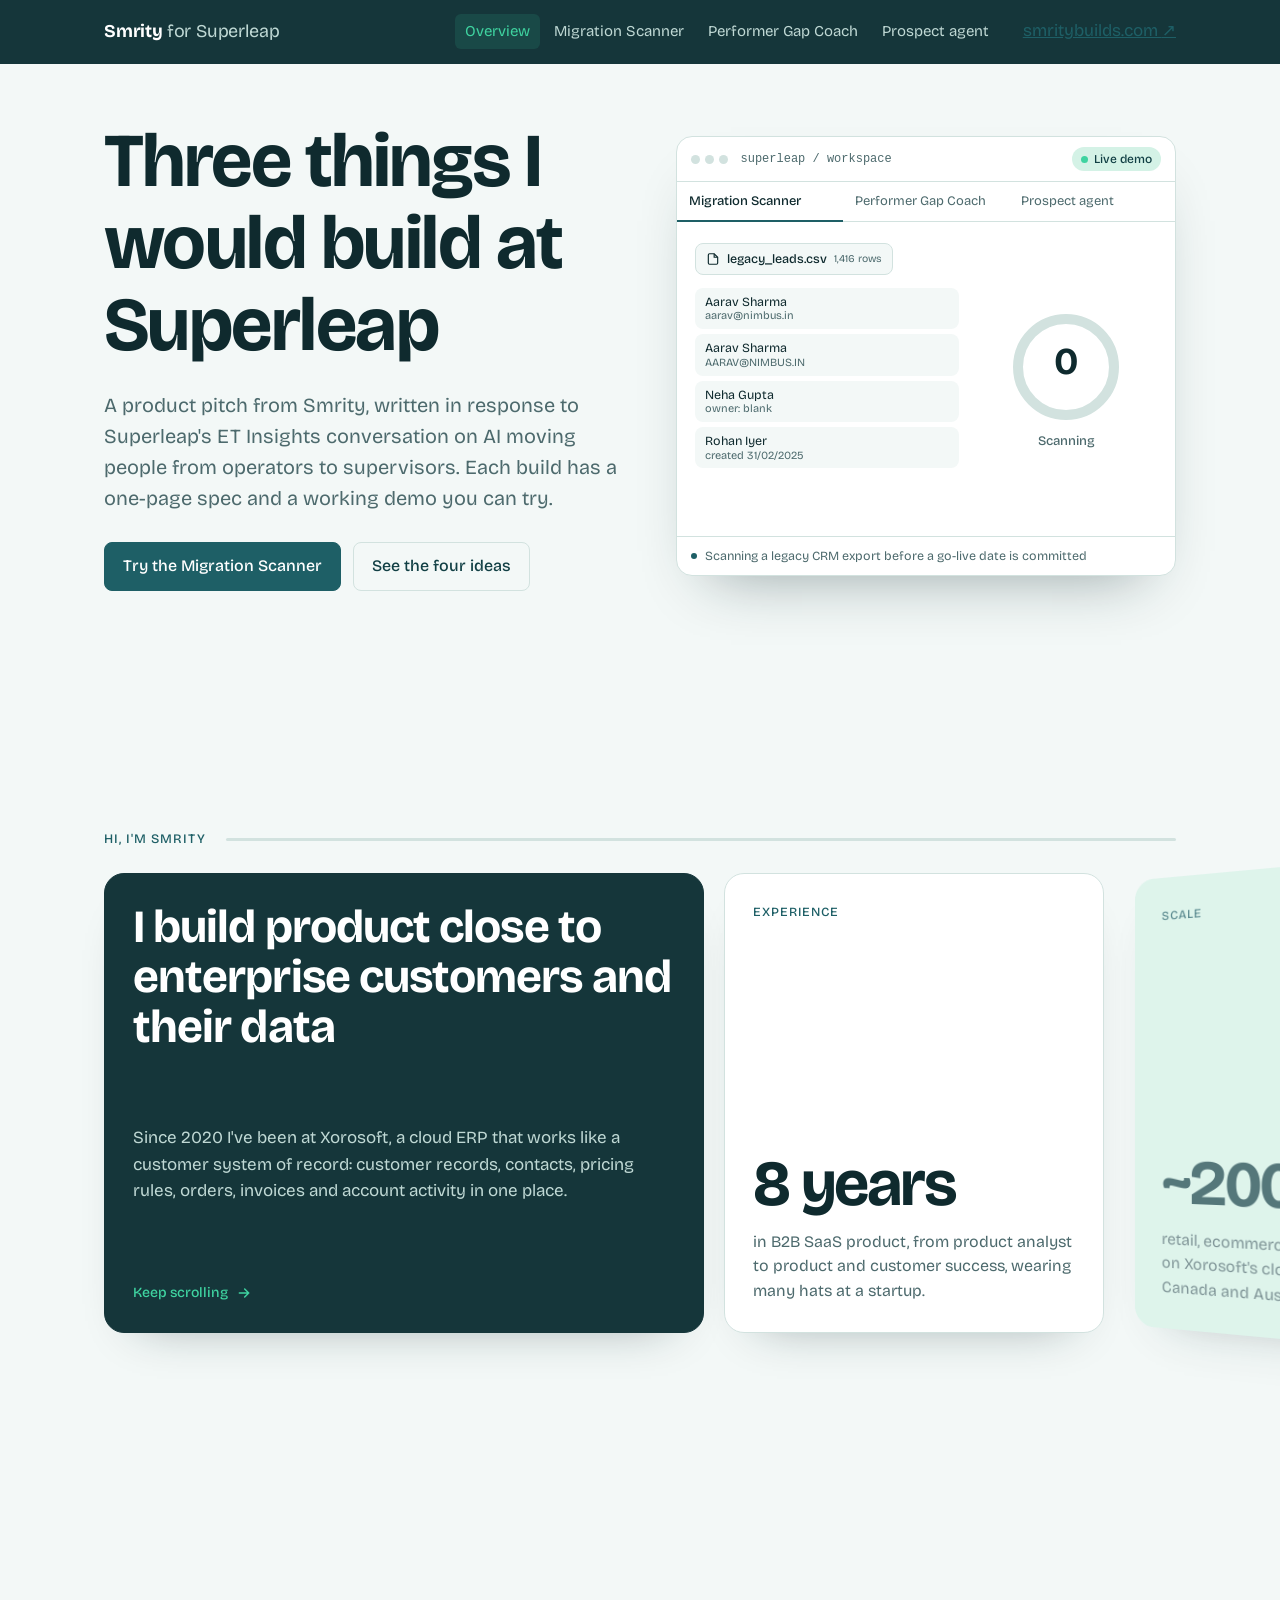
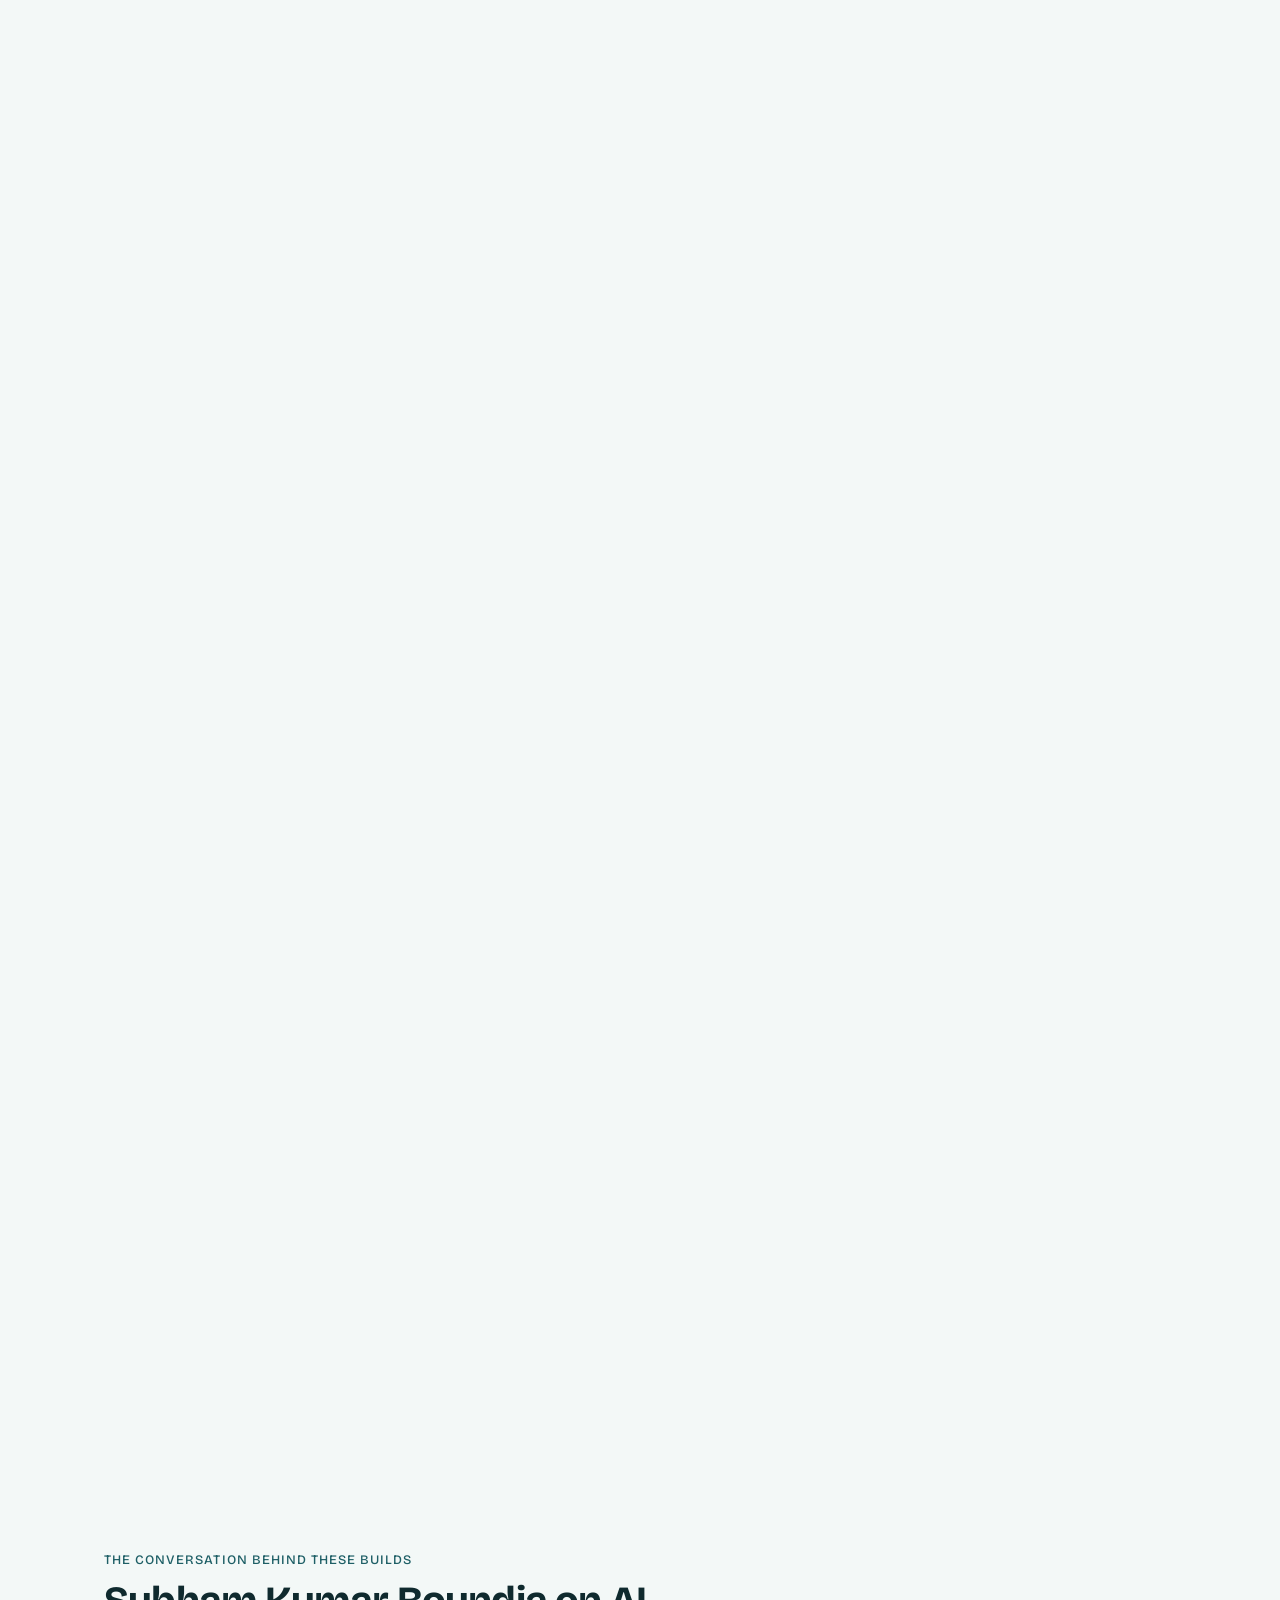
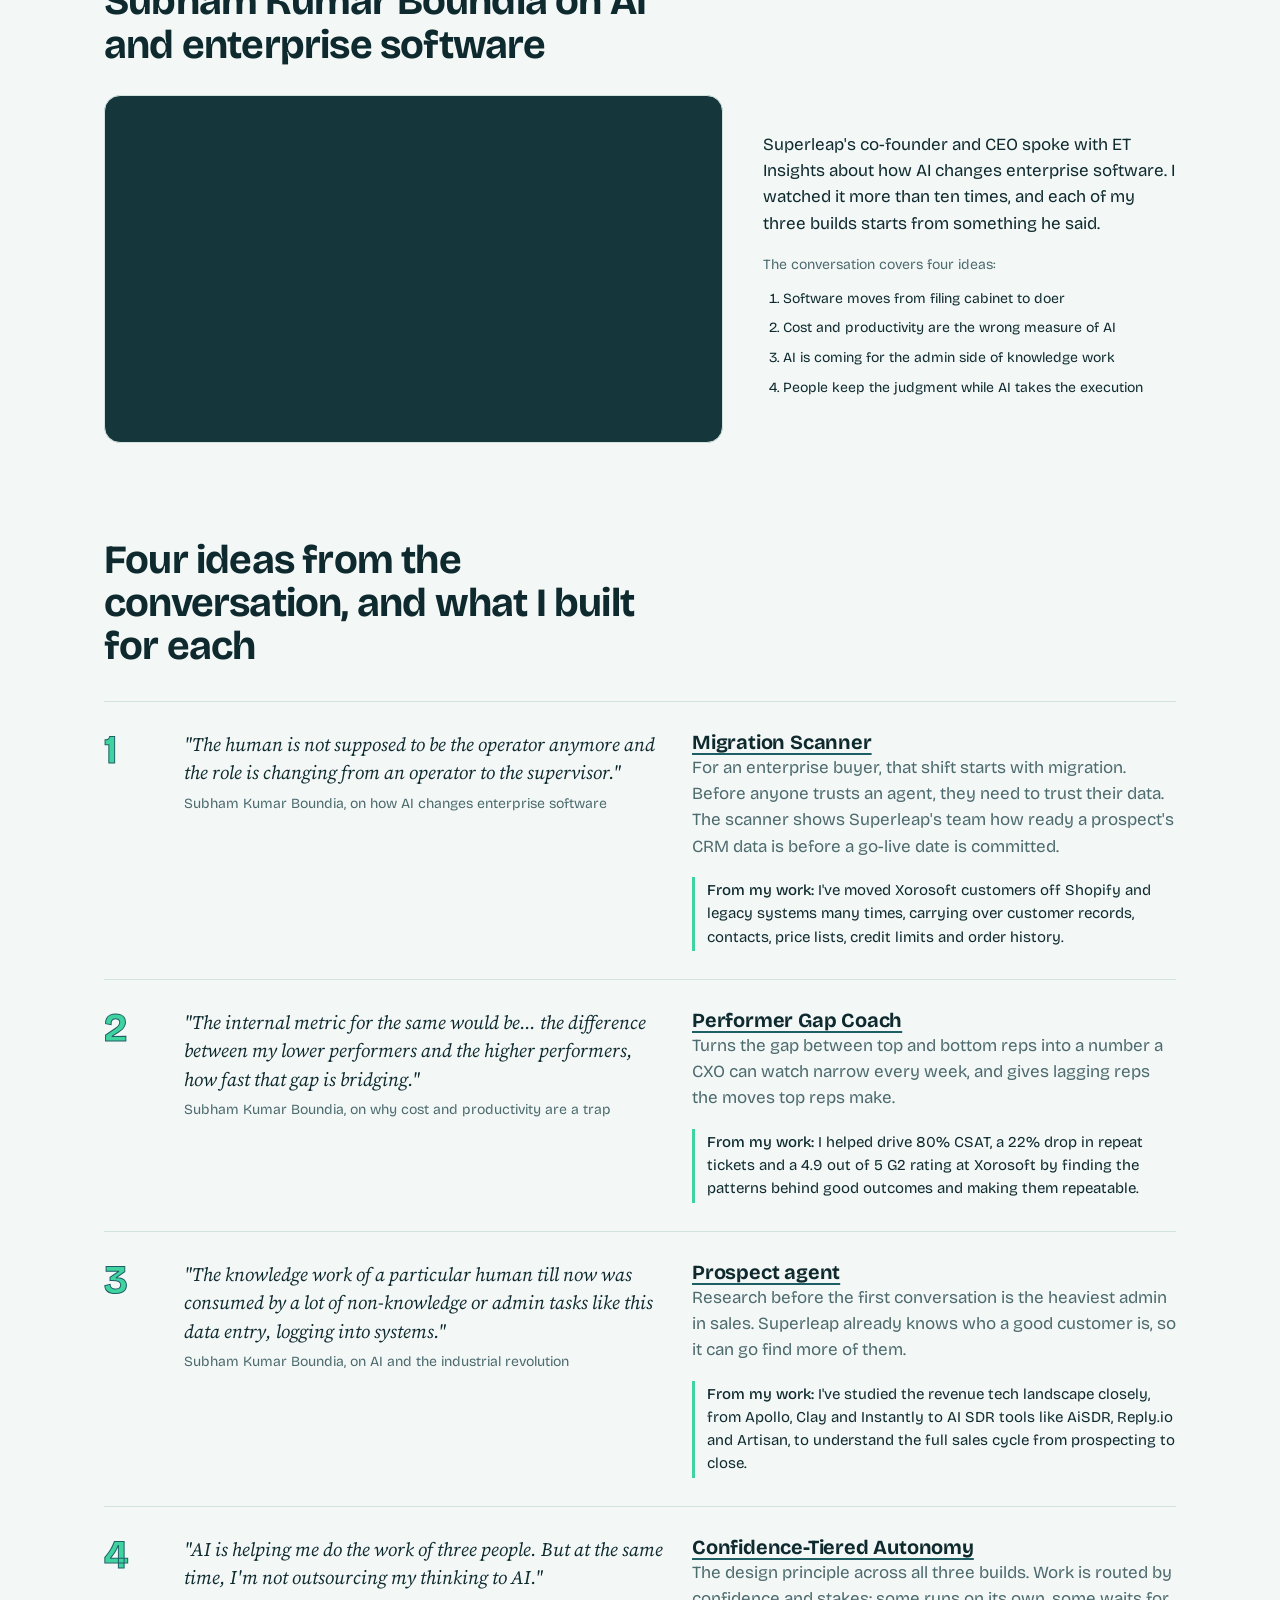
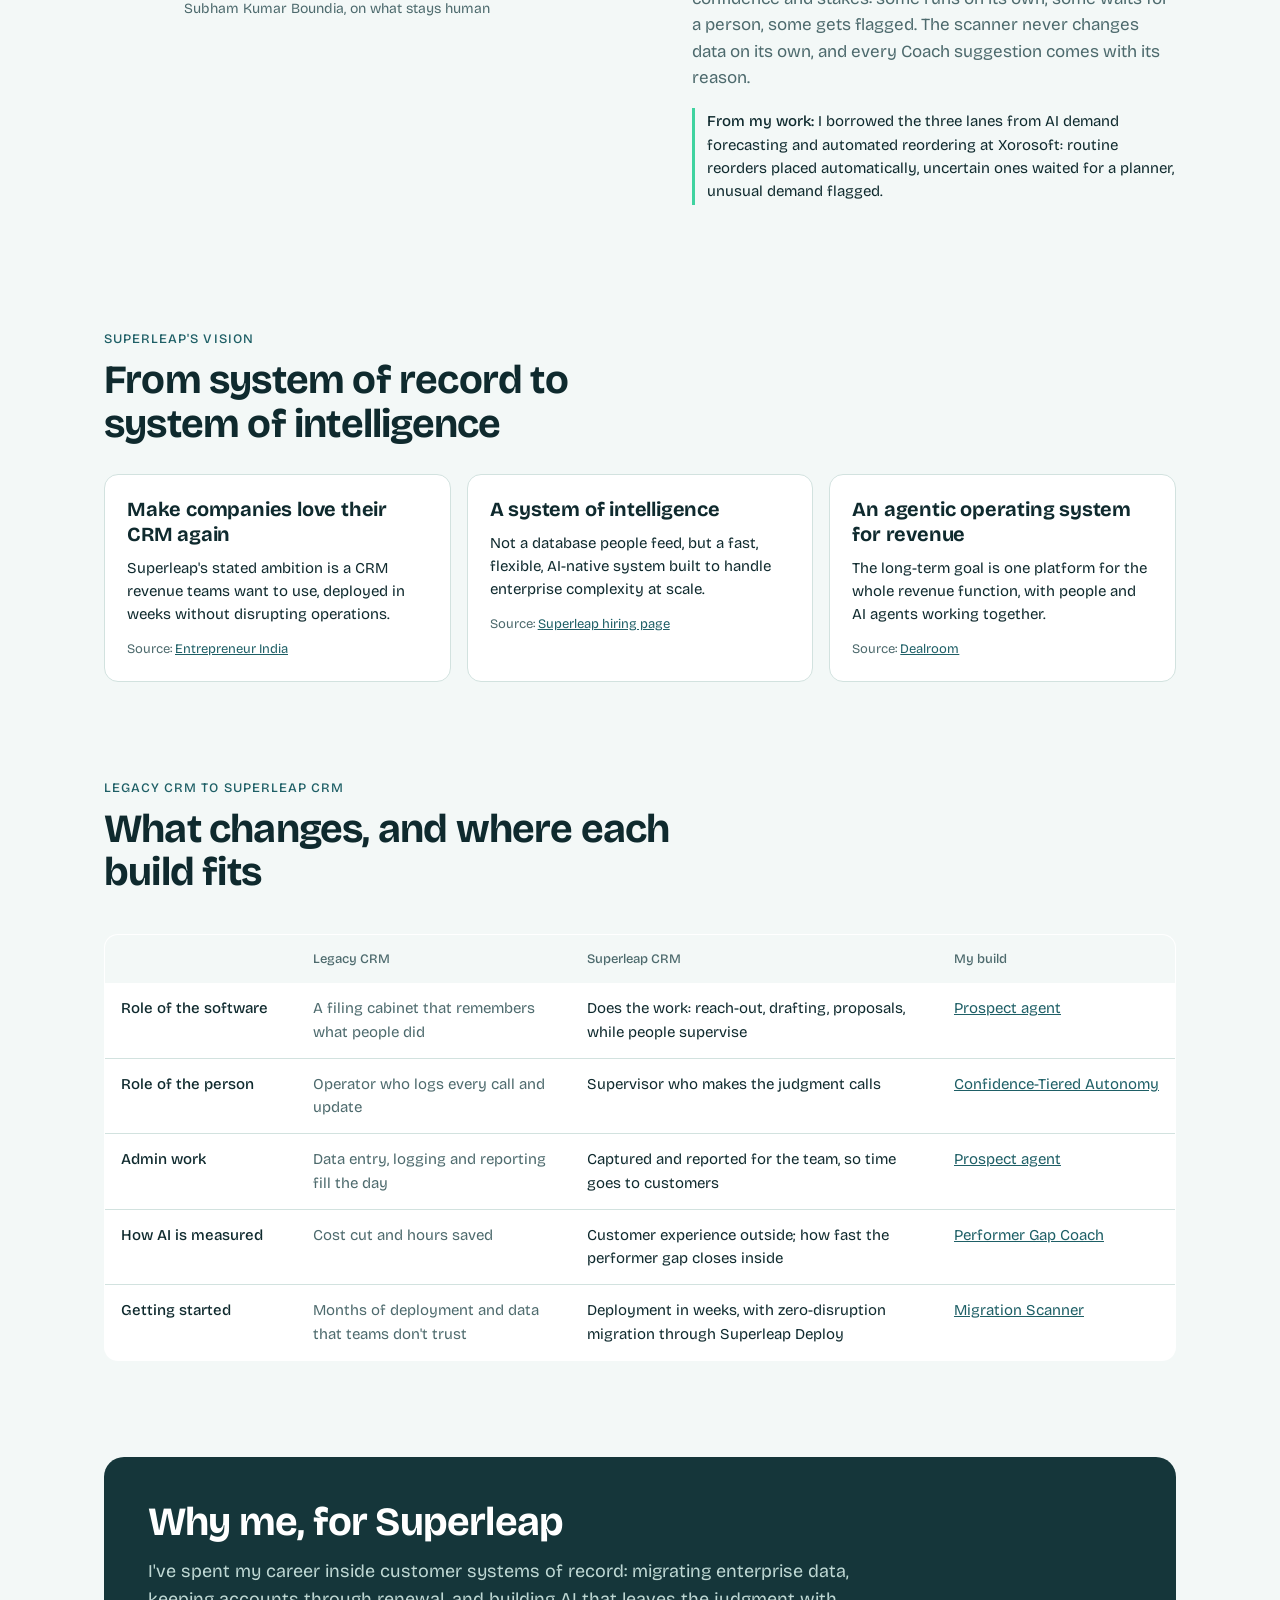
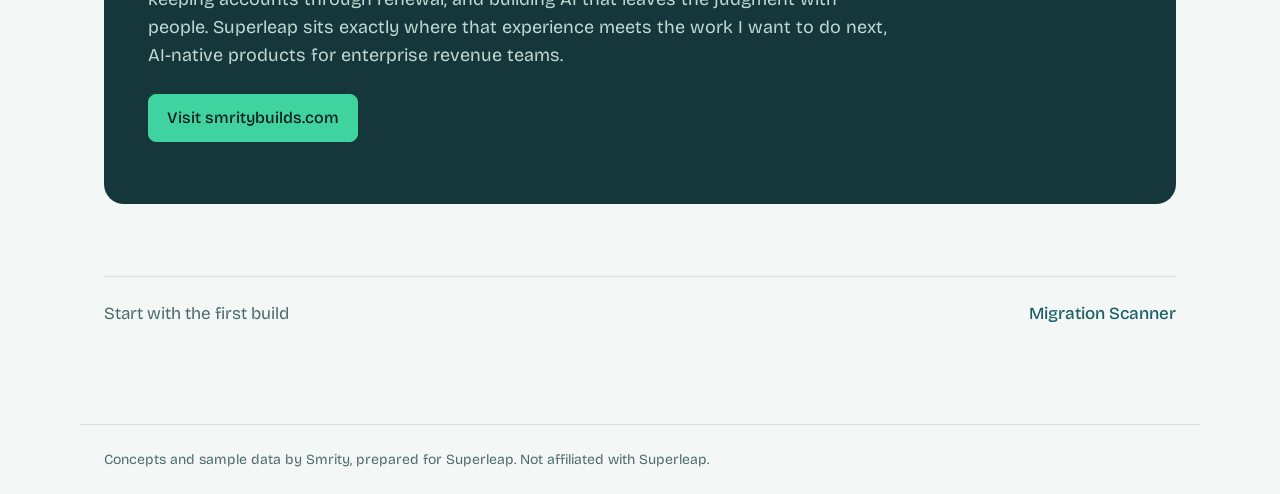
==== commit e7bc873a: "Update index.html" ====
--- a/index.html
+++ b/index.html
@@ -22,6 +22,7 @@
       <a href="coach.html">Performer Gap Coach</a>
       <a href="prospect.html">Prospect agent</a>
     </nav>
+      <a class="port-link" href="https://smritybuilds.com" target="_blank" rel="noopener">smritybuilds.com <span aria-hidden="true">&#8599;</span></a>
   </div>
 </header>
 
--- a/styles.css
+++ b/styles.css
@@ -294,3 +294,140 @@
 @media (prefers-reduced-motion:reduce){
   .chip,.sc-bar i{transition:none}
 }
+
+/* ================= overview v2: animated product window ================= */
+body{overflow-x:clip}
+.app{height:440px;border:1px solid var(--line);border-radius:16px;background:var(--surface);overflow:hidden;display:flex;flex-direction:column;box-shadow:0 30px 60px -34px rgba(15,42,46,.45)}
+.app-bar{display:flex;align-items:center;gap:12px;padding:10px 14px;border-bottom:1px solid var(--line);font-size:13px;color:var(--muted)}
+.app-dots{display:inline-flex;gap:5px}
+.app-dots i{width:9px;height:9px;border-radius:50%;background:var(--line)}
+.app-title{font-family:ui-monospace,SFMono-Regular,Menlo,monospace;font-size:12px}
+.app-live{margin-left:auto;display:inline-flex;align-items:center;gap:6px;font-size:12px;font-weight:500;color:var(--teal-ink);background:var(--teal-bg);padding:3px 9px;border-radius:999px}
+.app-live i{width:7px;height:7px;border-radius:50%;background:var(--mint);animation:livepulse 1.6s ease-in-out infinite}
+@keyframes livepulse{0%,100%{opacity:1}50%{opacity:.25}}
+.app-tabs{display:grid;grid-template-columns:repeat(3,1fr);border-bottom:1px solid var(--line)}
+.app-tab{position:relative;border:0;background:transparent;color:var(--muted);font-size:13px;padding:11px 12px;text-align:left;line-height:1.25}
+.app-tab:hover{color:var(--ink)}
+.app-tab.is-on{color:var(--ink);font-weight:500}
+.app-tab .tab-prog{position:absolute;left:0;bottom:-1px;height:2px;width:0;background:var(--teal)}
+.app-stage{position:relative;flex:1;overflow:hidden}
+.scene{position:absolute;inset:0;padding:16px 18px;opacity:0;transform:translateX(28px);transition:opacity .45s ease,transform .45s ease;pointer-events:none;visibility:hidden}
+.scene.is-on{opacity:1;transform:none;pointer-events:auto;visibility:visible}
+.app-foot{border-top:1px solid var(--line);padding:9px 14px;font-size:12.5px;color:var(--muted);display:flex;gap:8px;align-items:center;min-height:38px}
+.foot-dot{width:6px;height:6px;border-radius:50%;background:var(--teal);flex-shrink:0}
+[data-step]{opacity:0;transform:translateY(10px);transition:opacity .35s ease,transform .35s ease}
+[data-step].show{opacity:1;transform:none}
+
+/* scene 1 */
+.mig{display:grid;grid-template-columns:1.45fr 1fr;gap:16px;height:100%;align-items:center}
+.mig-file{display:inline-flex;gap:7px;align-items:center;font-size:12.5px;font-weight:500;padding:5px 10px;border:1px solid var(--line);border-radius:8px;background:var(--bg);margin-bottom:8px}
+.mig-file small{color:var(--muted);font-weight:400}
+.mig-rows{list-style:none;margin:0;padding:0}
+.mig-row{display:flex;justify-content:space-between;align-items:center;gap:8px;font-size:12.5px;line-height:1.25;padding:6px 10px;border-radius:8px;background:var(--bg);margin-top:5px;transform:translateX(-14px)}
+.mig-row.show{transform:none}
+.mig-row small{display:block;color:var(--muted);font-size:11px}
+.tag{font-style:normal;font-size:11px;font-weight:500;padding:2px 8px;border-radius:999px;white-space:nowrap;opacity:0;transform:scale(.6);transition:opacity .25s,transform .25s,background .3s,color .3s}
+.tag.show{opacity:1;transform:none}
+.tag.flip{animation:tagflip .45s ease}
+@keyframes tagflip{0%{transform:rotateX(0)}50%{transform:rotateX(90deg)}100%{transform:rotateX(0)}}
+.tag.bad{background:var(--red-bg);color:var(--red-ink)}
+.tag.warn{background:var(--amber-bg);color:var(--amber-ink)}
+.tag.good{background:var(--teal-bg);color:var(--teal-ink)}
+.mig-score{position:relative;display:grid;justify-items:center;gap:4px}
+.mig-arc{transition:stroke-dashoffset .9s ease,stroke .4s}
+.mig-num{position:absolute;top:36px;font-size:38px;font-weight:700;letter-spacing:-0.03em;line-height:1}
+.mig-band{font-size:13px;font-weight:500;color:var(--muted)}
+
+/* scene 2 */
+.coachv{position:relative;height:100%;display:flex;flex-direction:column}
+.coachv-head{display:flex;justify-content:space-between;align-items:baseline;gap:8px;font-size:12.5px;color:var(--muted);flex-wrap:wrap}
+.coachv-gap b{font-size:30px;font-weight:700;color:var(--ink);letter-spacing:-0.03em}
+.coachv-chart{width:100%;flex:1;min-height:0;margin-top:6px}
+.cv-top,.cv-bot{stroke-dasharray:1;stroke-dashoffset:1;transition:stroke-dashoffset 2.2s ease}
+.cv-area{opacity:0;transition:opacity 1.6s ease}
+.coachv-legend{display:flex;gap:14px;font-size:12px;color:var(--muted);margin-top:4px}
+.coachv-legend span{display:inline-flex;align-items:center;gap:6px}
+.coachv-legend i{width:9px;height:9px;border-radius:50%}
+.toast{position:absolute;left:0;right:0;bottom:0;display:flex;gap:10px;align-items:flex-start;font-size:12.5px;line-height:1.4;padding:10px 12px;border-radius:10px;background:var(--surface);border:1px solid var(--line);box-shadow:0 10px 24px -14px rgba(15,42,46,.5)}
+.avatar{flex-shrink:0;width:24px;height:24px;border-radius:50%;background:var(--amber-bg);color:var(--amber-ink);display:grid;place-items:center;font-size:12px;font-weight:700}
+
+/* scene 3 */
+.pro{position:relative;height:100%;display:flex;flex-direction:column;gap:10px}
+.draft{border:1px solid var(--line);border-radius:10px;padding:10px 12px;background:var(--bg)}
+.draft-to{font-size:12px;color:var(--muted)}
+.draft-to b{color:var(--ink);font-weight:500}
+.spark{color:var(--teal)}
+.draft-body{font-family:var(--serif);font-size:14px;line-height:1.45;margin:6px 0 0;min-height:62px;max-width:none}
+.caret{display:inline-block;width:2px;height:15px;background:var(--teal);vertical-align:-2px;margin-left:1px;animation:caret 1s steps(1) infinite}
+@keyframes caret{50%{opacity:0}}
+.plane-wrap{display:grid;grid-template-columns:repeat(3,1fr);gap:8px;flex:1;min-height:0}
+.plane{border-radius:10px;padding:8px;font-size:12px}
+.plane h5{margin:0 0 6px;font-size:11.5px;font-weight:500}
+.plane.auto{background:var(--teal-bg);color:var(--teal-ink)}
+.plane.review{background:var(--amber-bg);color:var(--amber-ink)}
+.plane.anom{background:var(--red-bg);color:var(--red-ink)}
+.pchip{background:var(--surface);color:var(--ink);border-radius:7px;padding:6px 7px;line-height:1.3;font-size:11.5px;box-shadow:0 2px 6px -3px rgba(15,42,46,.3)}
+.pchip .ok{display:block;margin-top:4px;font-size:10.5px;font-weight:500;color:var(--teal-ink)}
+.approve{display:block;margin-top:5px;border:0;border-radius:6px;background:var(--amber);color:#fff;font-size:10.5px;font-weight:500;padding:3px 8px;transition:background .25s,transform .15s}
+.approve.done{background:var(--teal)}
+.cursor{position:absolute;left:-4px;top:-4px;opacity:0;transform:translate(260px,40px);transition:transform .9s cubic-bezier(.5,.05,.25,1),opacity .3s;pointer-events:none;z-index:2}
+.cursor.show{opacity:1}
+.cursor.click{transition:transform .15s}
+.cursor.click path{transform:scale(.85);transform-origin:4px 2px}
+
+/* ================= overview v2: horizontal intro ================= */
+.hscroll{position:relative;margin-top:72px;width:100vw;margin-left:calc(50% - 50vw)}
+.hs-sticky{position:sticky;top:64px;height:calc(100vh - 64px);overflow:hidden;display:flex;flex-direction:column;justify-content:center;gap:24px}
+.hs-head{max-width:1120px;width:100%;margin:0 auto;padding:0 24px;display:flex;align-items:center;gap:20px}
+.hs-head .kicker{margin:0;flex-shrink:0}
+.hs-bar{flex:1;height:3px;background:var(--line);border-radius:2px;overflow:hidden}
+.hs-bar i{display:block;height:100%;width:0;background:var(--mint)}
+.hs-track{display:flex;gap:20px;padding:0 max(24px, calc((100vw - 1120px) / 2 + 24px));will-change:transform}
+.hs-card{flex:0 0 auto;width:380px;min-height:min(460px,60vh);border-radius:20px;padding:28px;background:var(--surface);border:1px solid var(--line);display:flex;flex-direction:column;transform-origin:left center;box-shadow:0 24px 48px -36px rgba(15,42,46,.45)}
+.hs-card p{font-size:16px;color:var(--muted);margin:0}
+.hs-lead{width:600px;background:var(--deep);border-color:var(--deep);justify-content:space-between}
+.hs-lead h2{color:#fff;font-size:clamp(32px,3.6vw,48px);max-width:none}
+.hs-lead p{color:var(--on-deep);font-size:17px;margin-top:18px}
+.hs-hint{margin-top:22px;display:inline-flex;align-items:center;gap:8px;font-size:14px;font-weight:500;color:var(--mint)}
+.hs-hint svg{animation:nudge 1.4s ease-in-out infinite}
+@keyframes nudge{50%{transform:translateX(5px)}}
+.hs-label{font-size:12.5px;font-weight:500;letter-spacing:.08em;text-transform:uppercase;color:var(--teal)}
+.hs-num{display:block;font-size:64px;font-weight:700;letter-spacing:-0.035em;line-height:1;margin:auto 0 14px;font-variant-numeric:tabular-nums}
+.hs-stat:nth-child(odd){background:var(--teal-bg);border-color:var(--teal-bg)}
+.hs-stat:nth-child(odd) .hs-num{color:var(--teal-ink)}
+.hs-end{width:440px;background:linear-gradient(160deg,var(--surface),var(--teal-bg))}
+.hs-big{font-size:27px!important;line-height:1.3;color:var(--ink)!important;font-weight:500;margin:auto 0 18px!important}
+.hs-loc{display:inline-flex;align-items:center;gap:8px;font-size:14px!important}
+
+/* ================= reveal on scroll ================= */
+.js .reveal{opacity:0;transform:translateY(28px);transition:opacity .7s ease,transform .7s cubic-bezier(.2,.7,.2,1)}
+.js .reveal.in{opacity:1;transform:none}
+.js .vision .reveal:nth-child(2){transition-delay:.12s}
+.js .vision .reveal:nth-child(3){transition-delay:.24s}
+.js .journey-list li.reveal .quote{transition:color .6s}
+.vcard{transition:transform .25s ease,box-shadow .25s ease,opacity .7s ease}
+.vcard:hover{transform:translateY(-4px);box-shadow:0 18px 36px -24px rgba(15,42,46,.45)}
+
+@media (max-width:860px){
+  .app{height:460px}
+  .mig{grid-template-columns:1fr;align-content:start;gap:10px}
+  .mig-score{grid-template-columns:auto 1fr;justify-items:start;align-items:center;gap:12px}
+  .mig-score{display:flex;order:-1;gap:10px}
+  .mig-score svg{width:52px;height:52px}
+  .mig-num{position:static;font-size:26px}
+  .mig-row:nth-child(5){display:none}
+  .mig-file{margin-bottom:2px}
+  .app-tab{font-size:12px;padding:10px 8px}
+  .hscroll{margin-top:64px}
+  .hs-sticky{position:static;height:auto;overflow:visible}
+  .hs-track{overflow-x:auto;scroll-snap-type:x mandatory;padding:4px 24px 18px;-webkit-overflow-scrolling:touch}
+  .hs-card{scroll-snap-align:start;width:78vw;min-height:300px}
+  .hs-lead,.hs-end{width:86vw}
+}
+@media (prefers-reduced-motion:reduce){
+  .hs-sticky{position:static;height:auto;overflow:visible}
+  .hs-track{overflow-x:auto;scroll-snap-type:x mandatory;padding-bottom:18px}
+  .hs-card{scroll-snap-align:start}
+  .scene,[data-step],.tag,.cv-top,.cv-bot,.cv-area,.cursor{transition:none!important;animation:none!important}
+  .app-live i,.caret,.hs-hint svg{animation:none}
+}
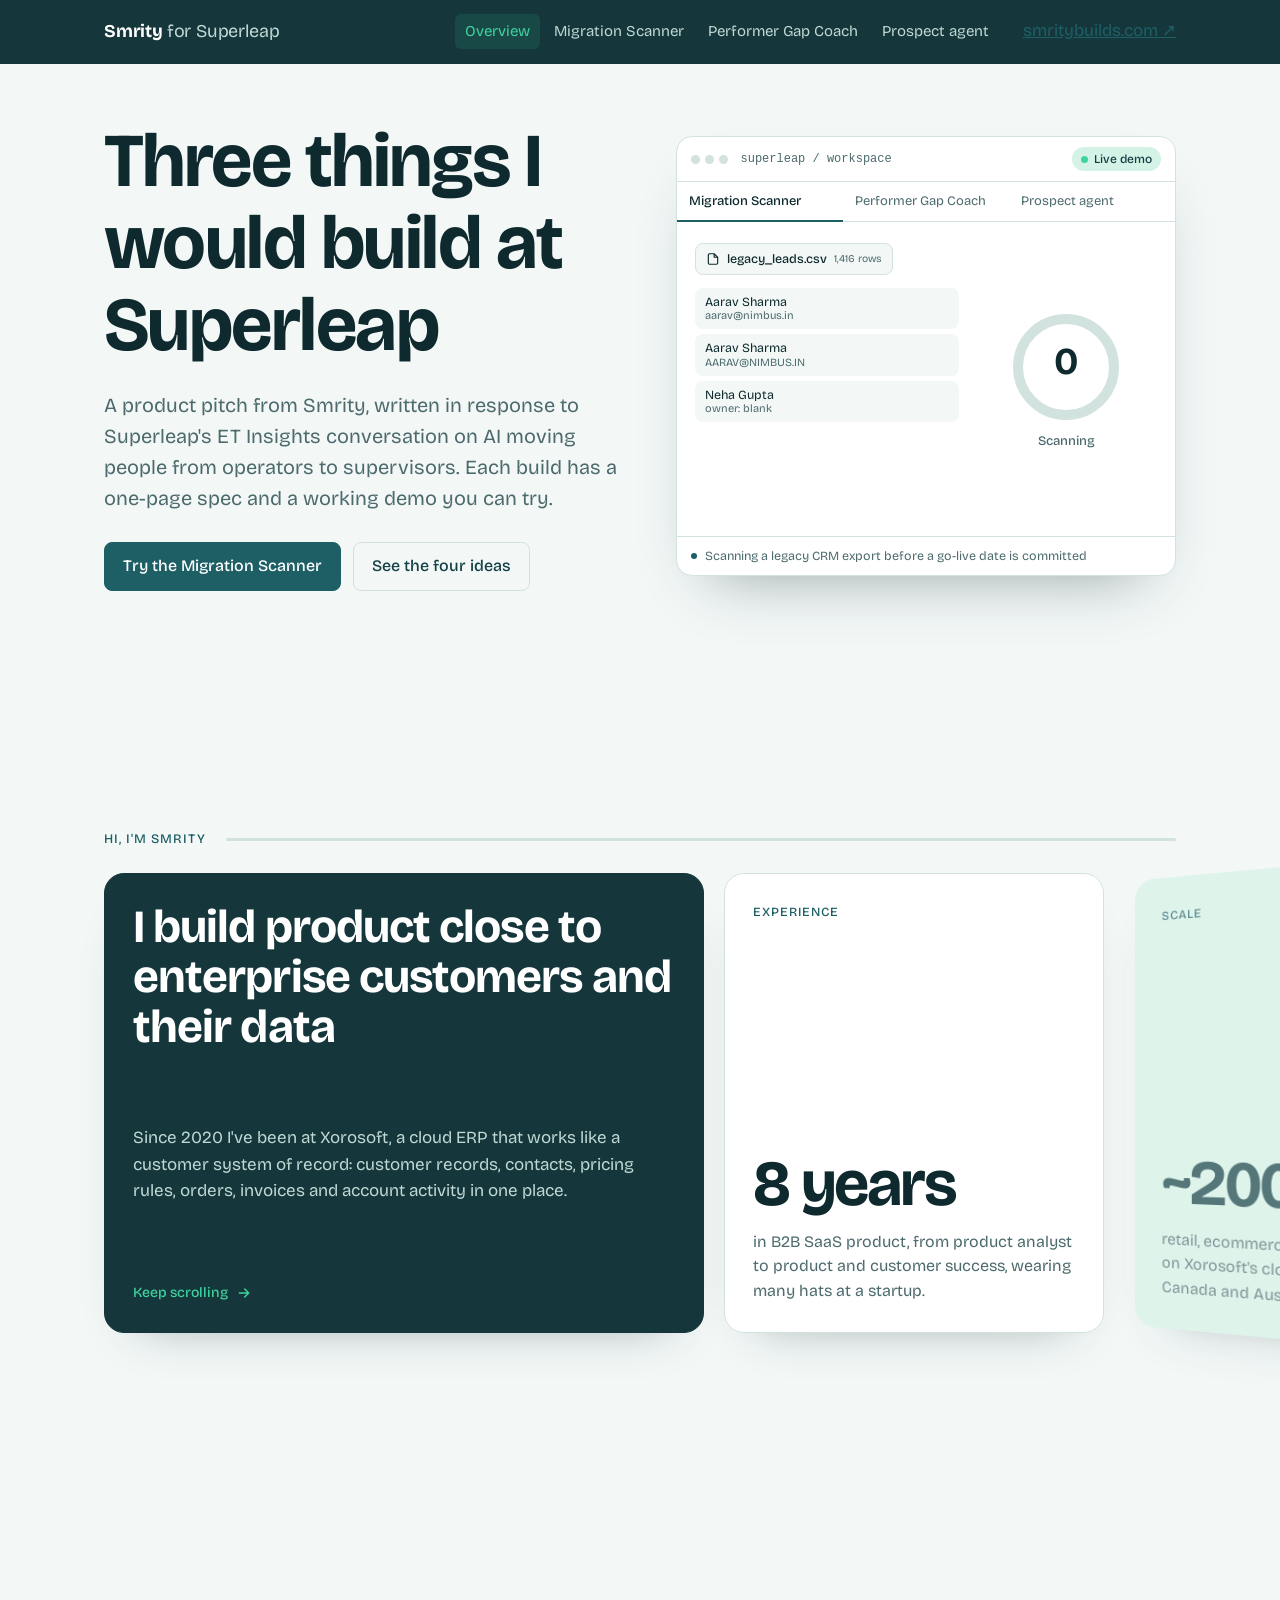
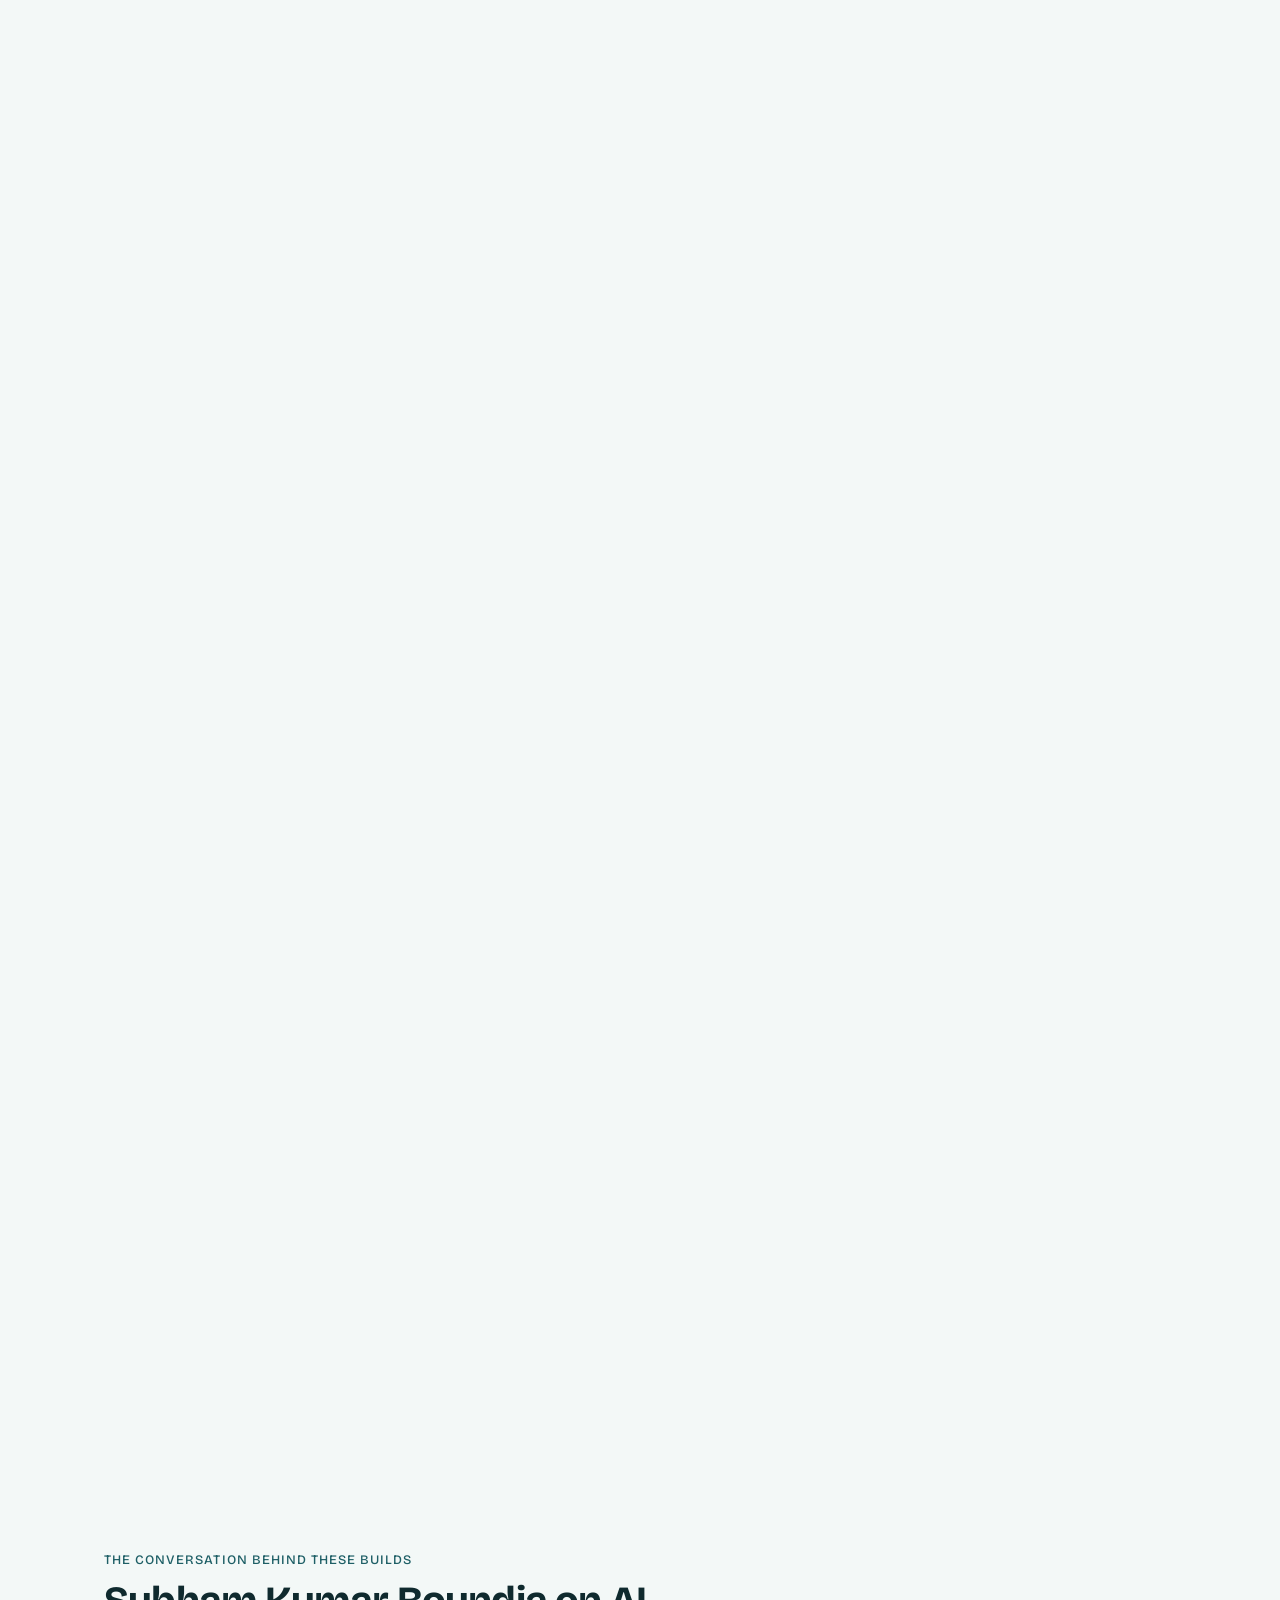
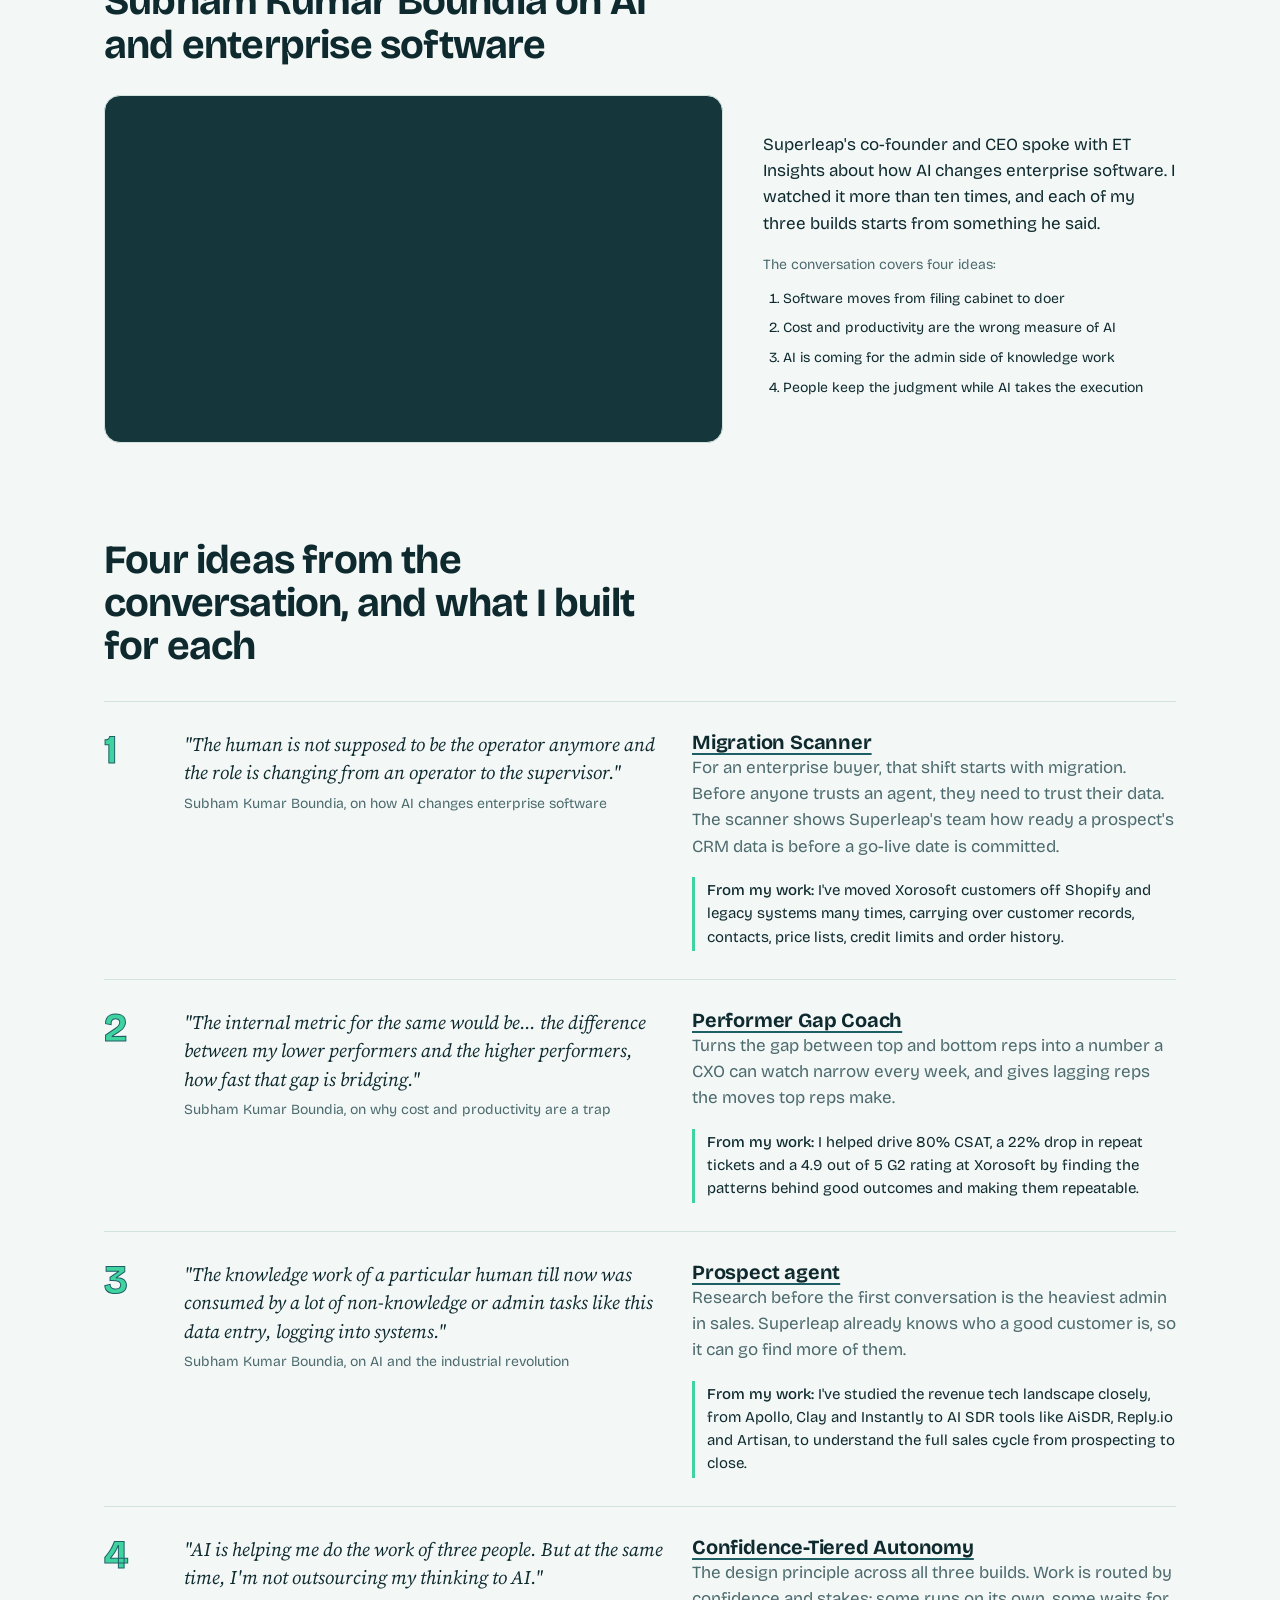
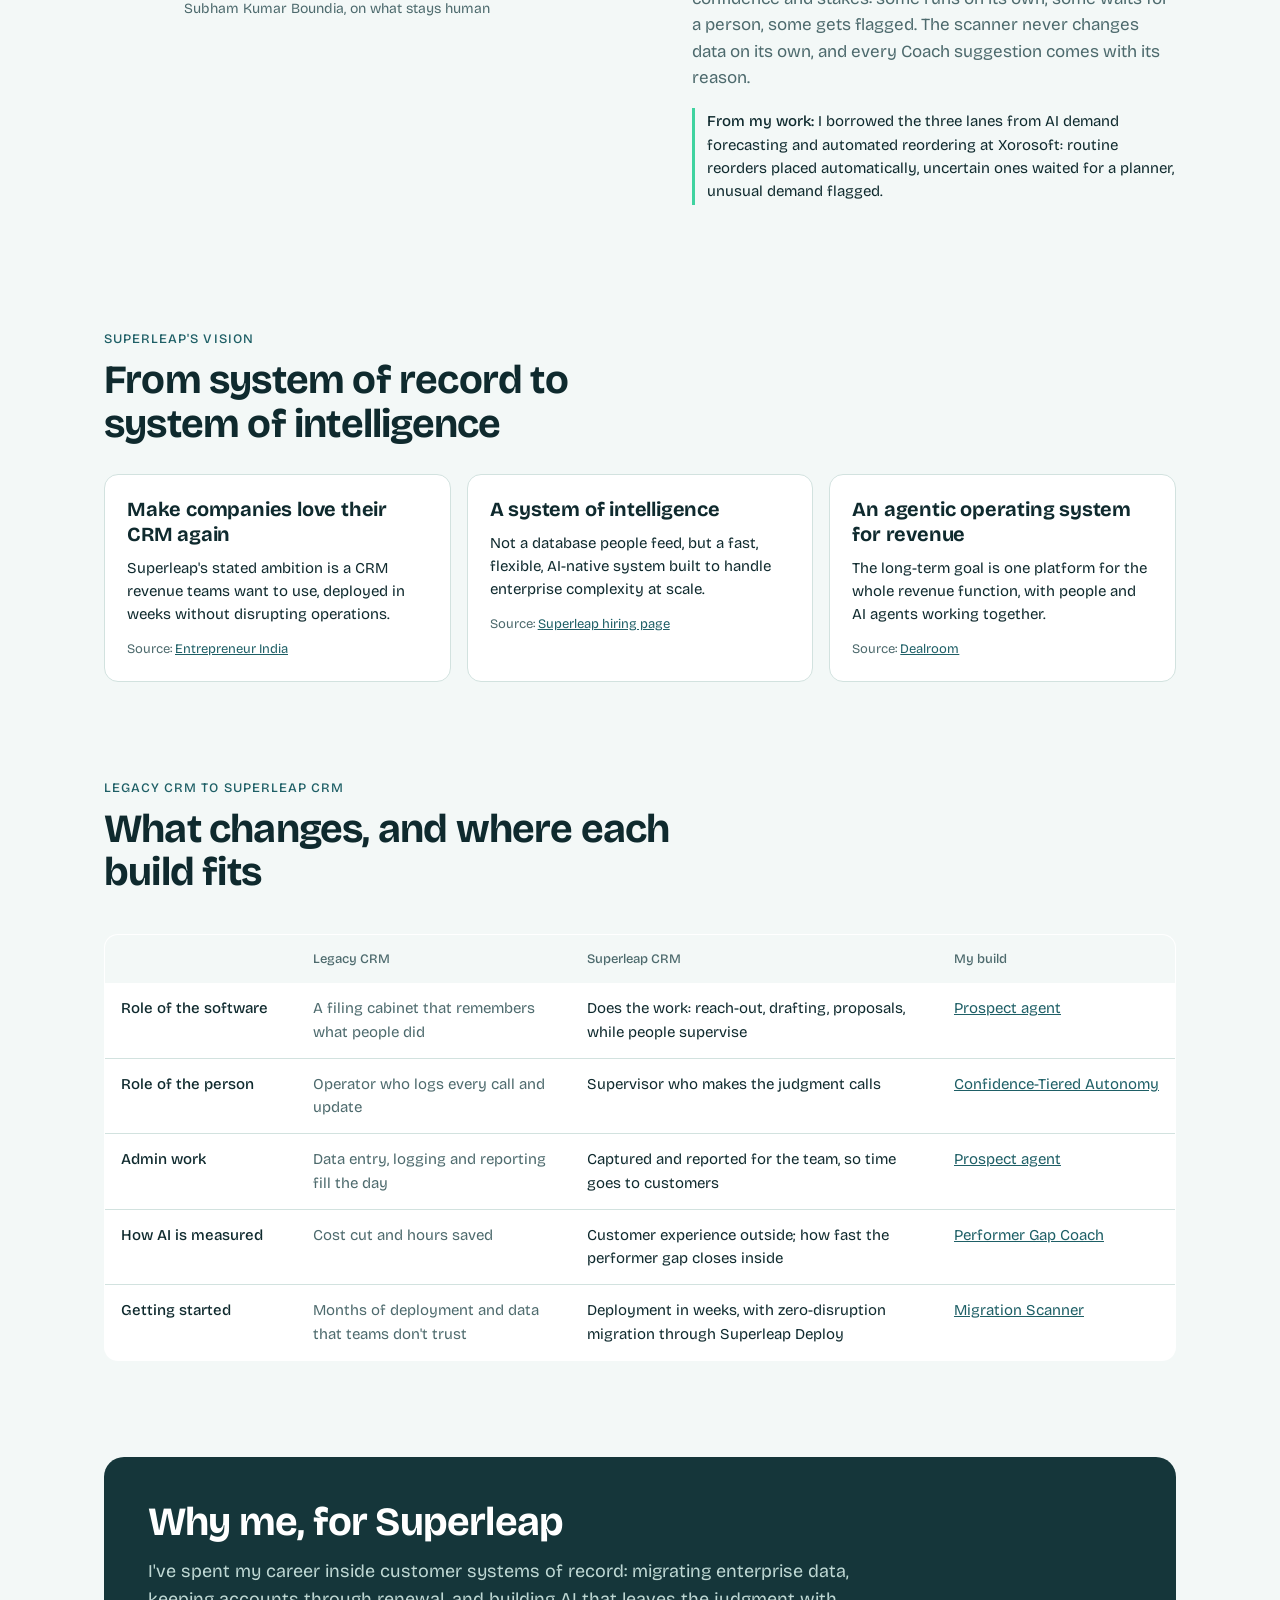
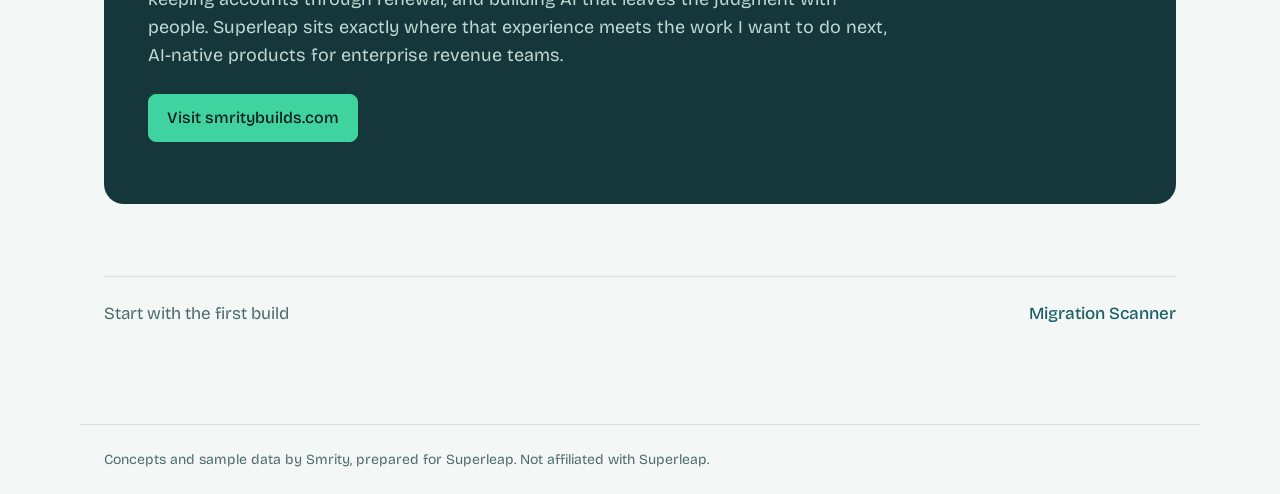
==== commit 1c2b6515: "Update index.html" ====
--- a/index.html
+++ b/index.html
@@ -151,6 +151,7 @@
           <span class="hs-label">How I work</span>
           <p class="hs-big">I've built AI features that keep people in charge of the decisions that matter.</p>
           <p class="hs-loc"><svg width="14" height="14" viewBox="0 0 24 24" fill="none" stroke="currentColor" stroke-width="2.2" aria-hidden="true"><path d="M12 21s-7-6.2-7-11a7 7 0 0 1 14 0c0 4.8-7 11-7 11z"/><circle cx="12" cy="10" r="2.5"/></svg>Based in Mohali, open to relocating to Bengaluru</p>
+            <a class="btn hs-port" href="https://smritybuilds.com" target="_blank" rel="noopener">See my case studies <span aria-hidden="true">&#8599;</span></a>
         </article>
       </div>
     </div>
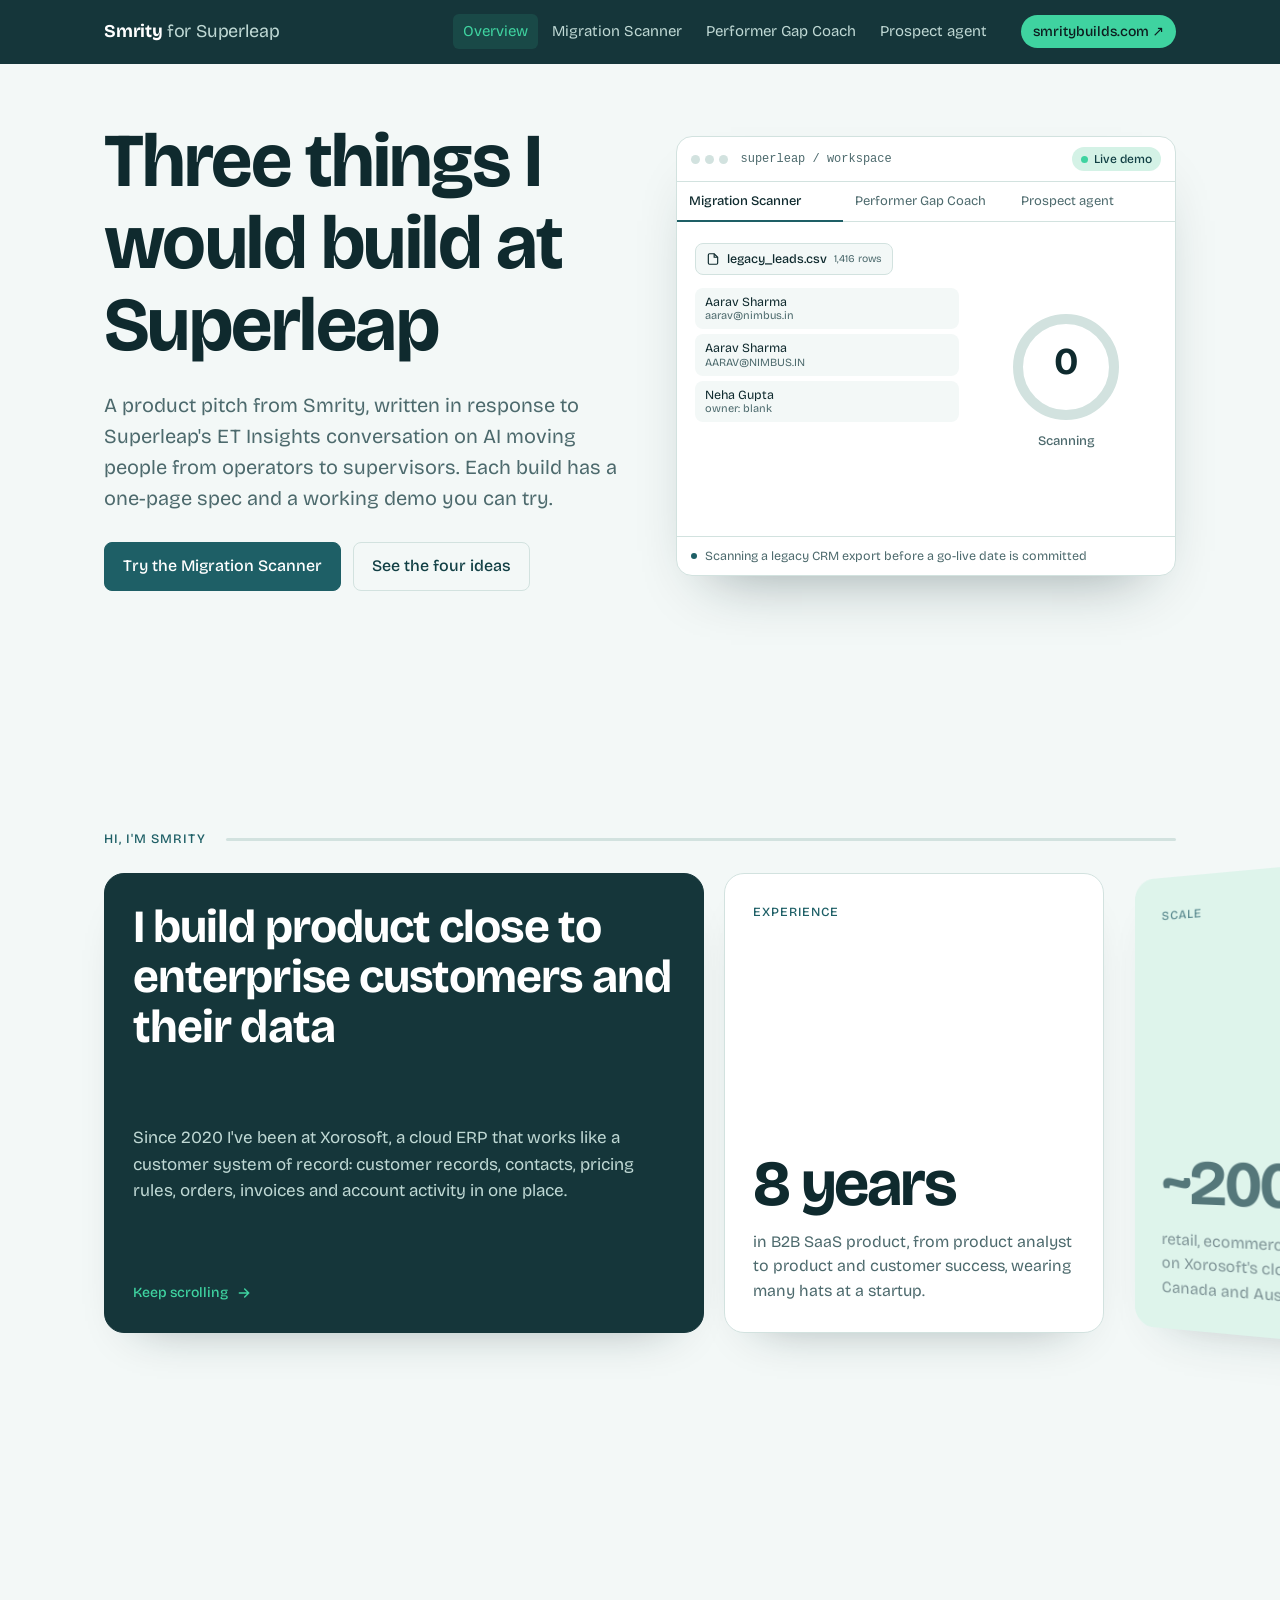
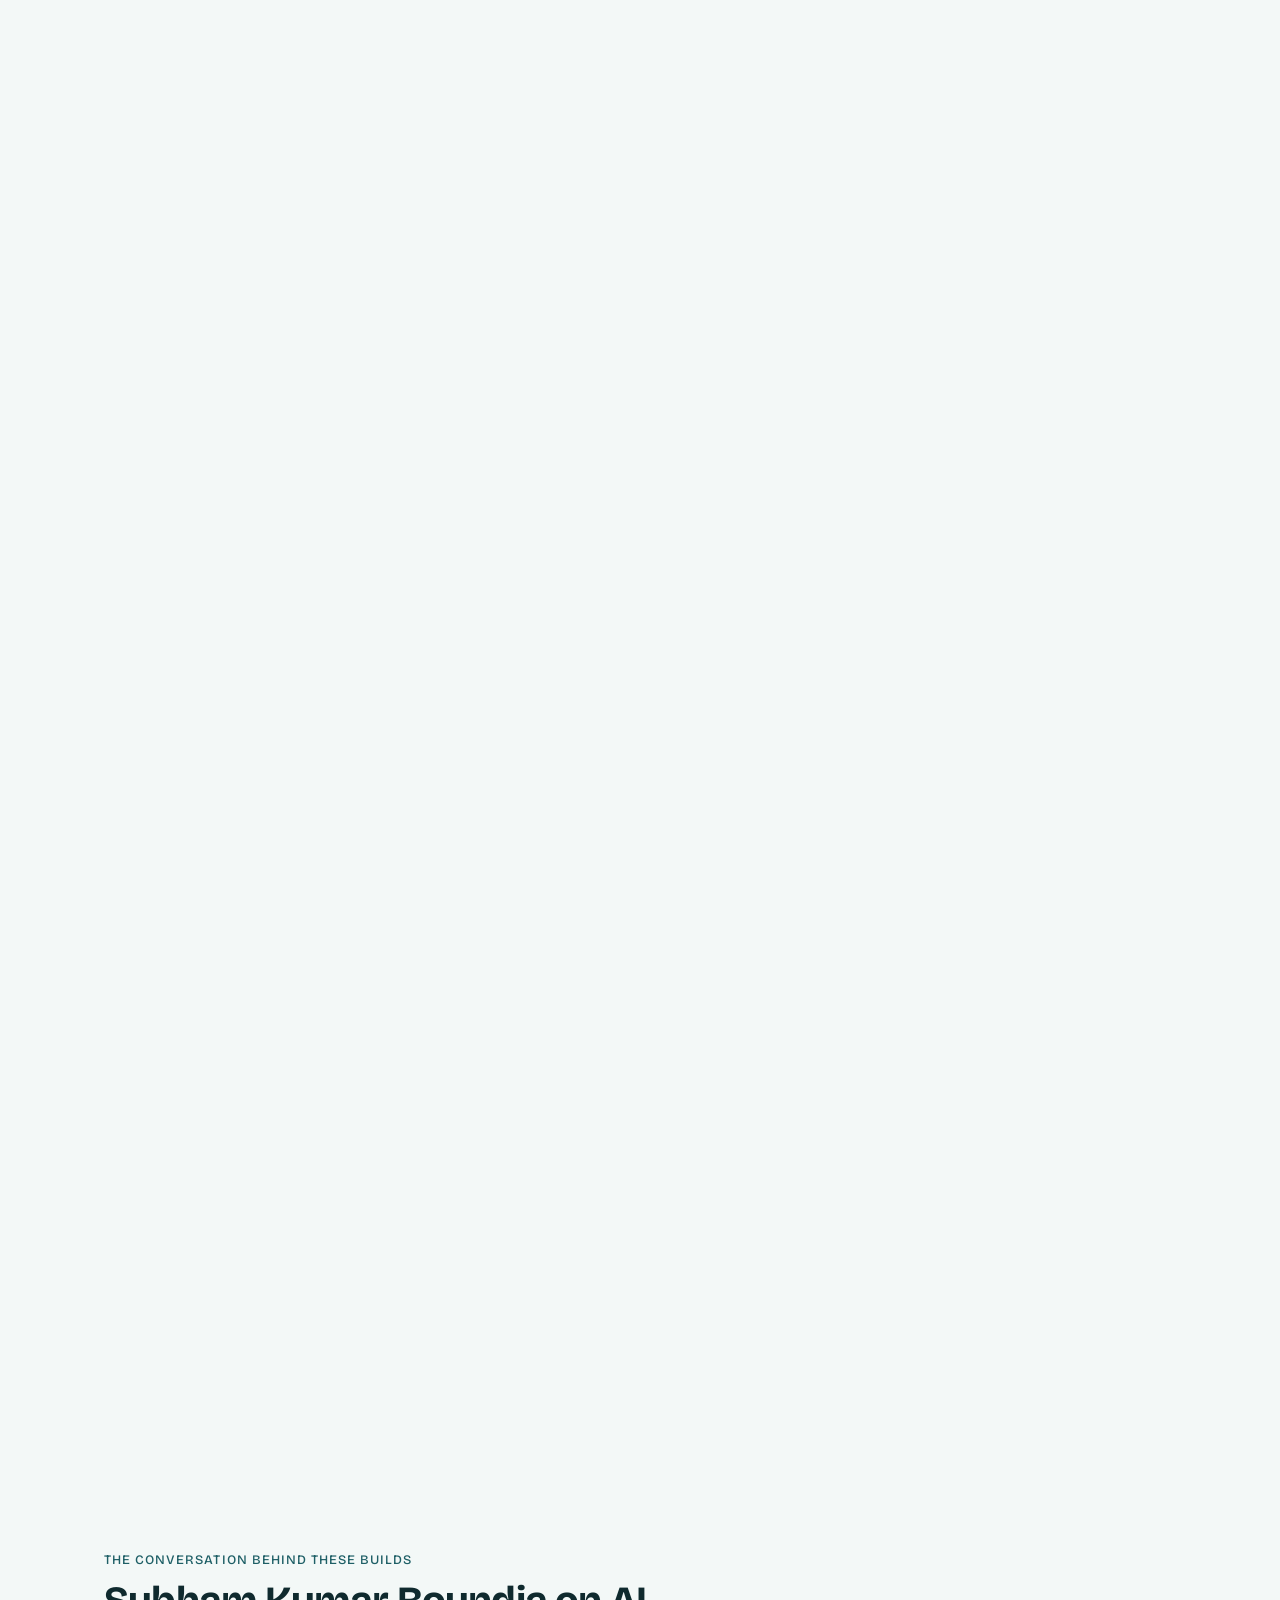
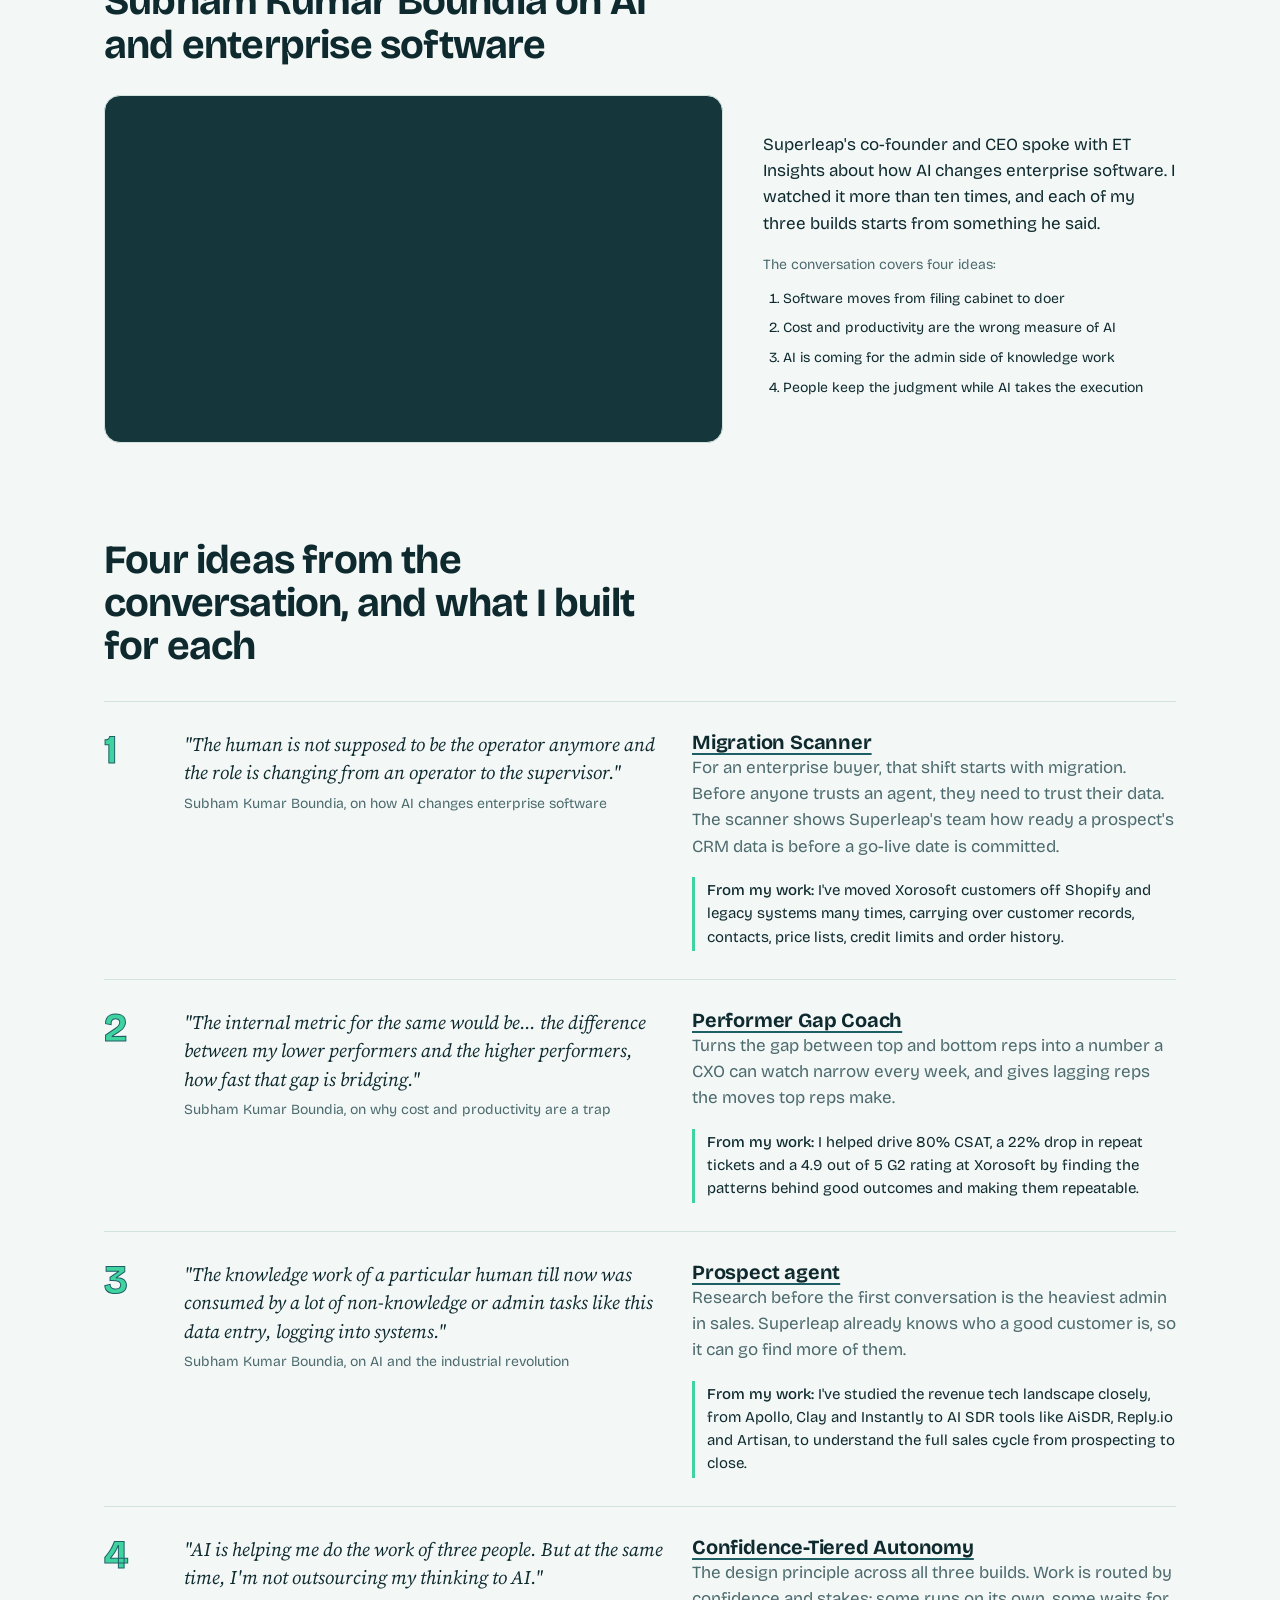
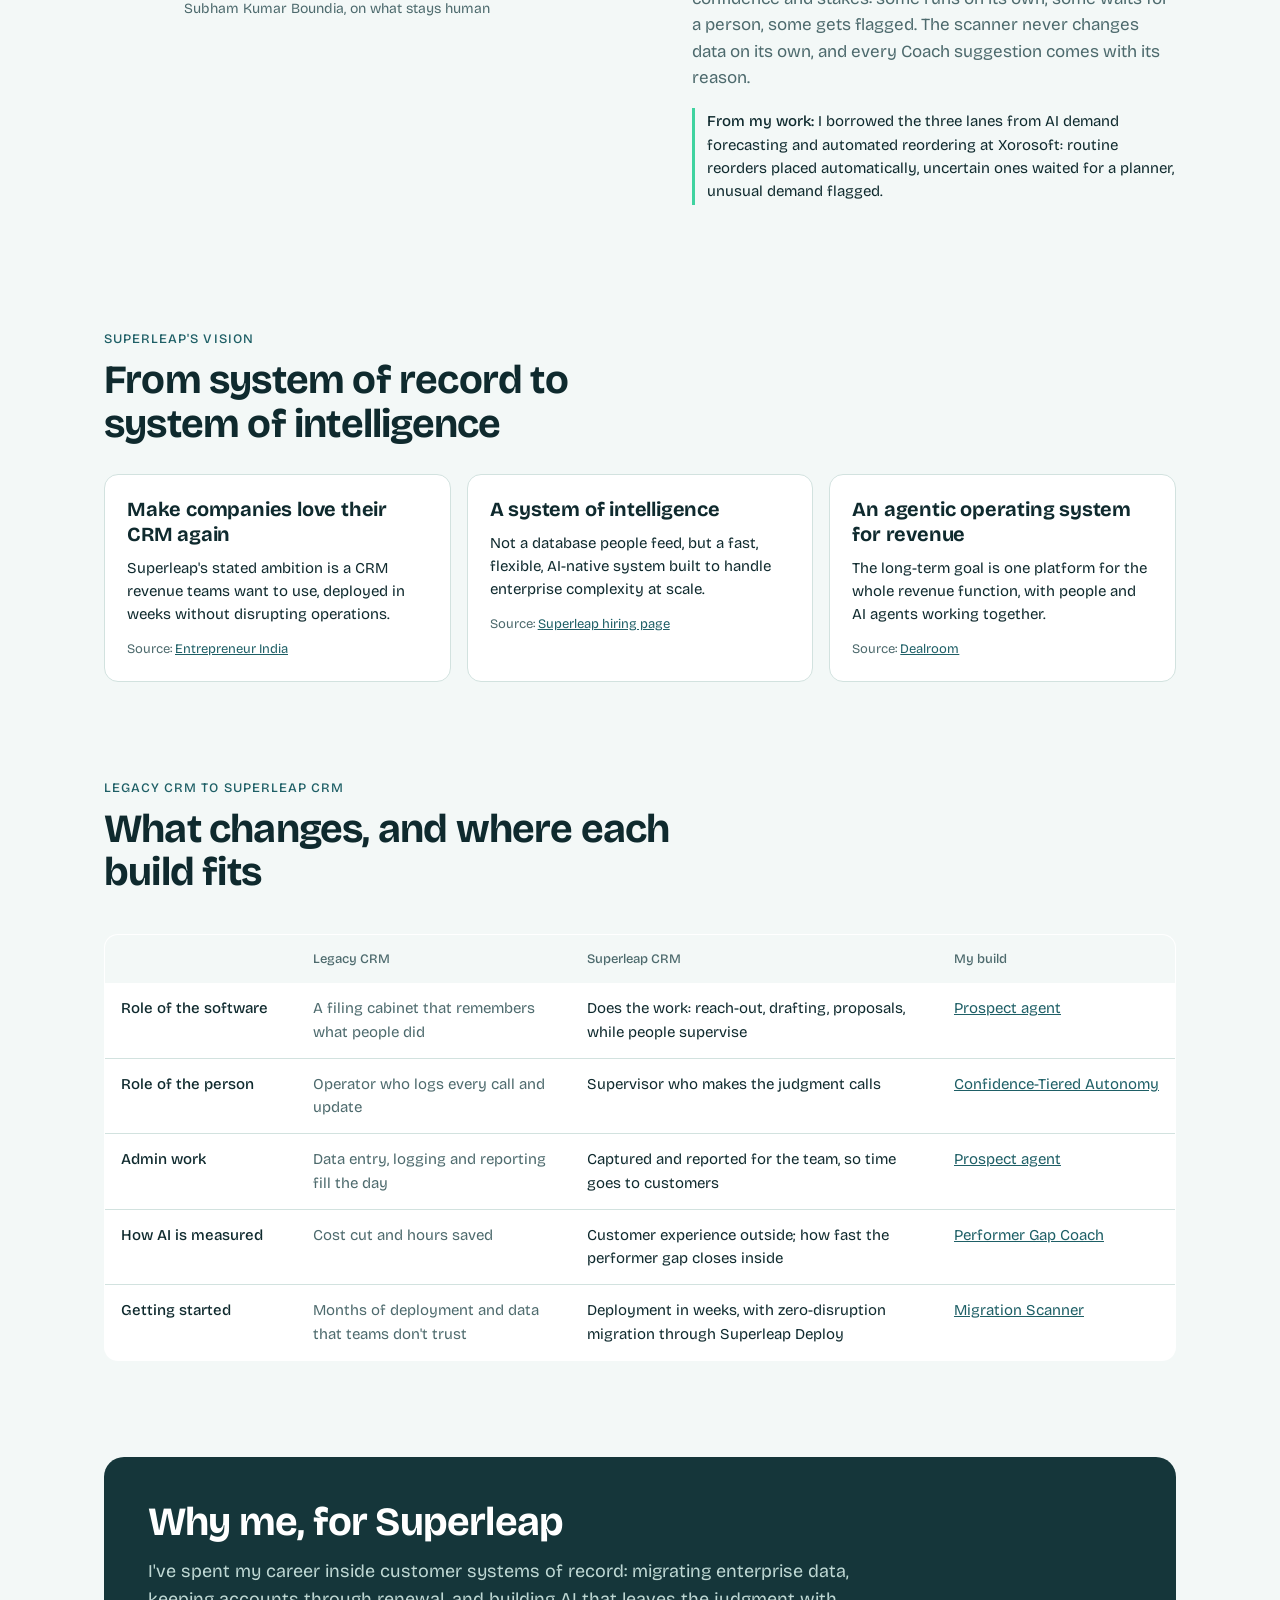
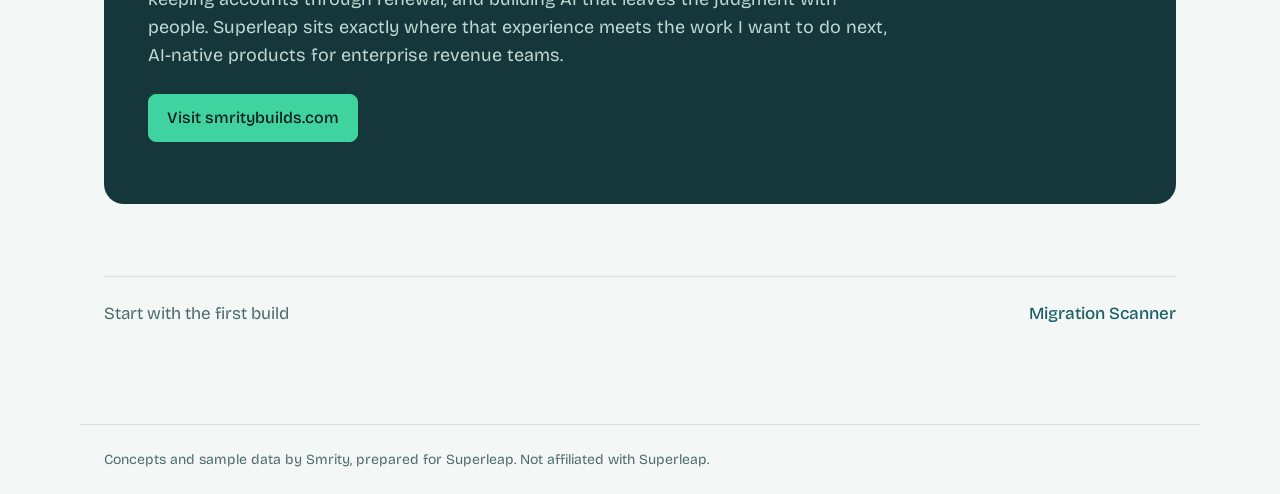
==== commit 09dfbf06: "Update index.html" ====
--- a/index.html
+++ b/index.html
@@ -9,20 +9,20 @@
 <link rel="preconnect" href="https://fonts.googleapis.com">
 <link rel="preconnect" href="https://fonts.gstatic.com" crossorigin>
 <link href="https://fonts.googleapis.com/css2?family=Bricolage+Grotesque:opsz,wght@12..96,400;12..96,500;12..96,700&family=Source+Serif+4:ital,opsz,wght@0,8..60,400;0,8..60,600;1,8..60,400&display=swap" rel="stylesheet">
-<link rel="stylesheet" href="styles.css">
+<link rel="stylesheet" href="/styles.css">
 <script>document.documentElement.classList.add("js")</script>
 </head>
 <body>
 <header class="top">
   <div class="top-inner">
-    <a class="brand" href="index.html">Smrity <span>for Superleap</span></a>
+    <a class="brand" href="/">Smrity <span>for Superleap</span></a>
     <nav class="nav" aria-label="Pages">
-      <a href="index.html" aria-current="page">Overview</a>
-      <a href="scanner.html">Migration Scanner</a>
-      <a href="coach.html">Performer Gap Coach</a>
-      <a href="prospect.html">Prospect agent</a>
+      <a href="/" aria-current="page">Overview</a>
+      <a href="/scanner/">Migration Scanner</a>
+      <a href="/coach/">Performer Gap Coach</a>
+      <a href="/prospect/">Prospect agent</a>
     </nav>
-      <a class="port-link" href="https://smritybuilds.com" target="_blank" rel="noopener">smritybuilds.com <span aria-hidden="true">&#8599;</span></a>
+    <a class="port-link" href="https://smritybuilds.com" target="_blank" rel="noopener">smritybuilds.com <span aria-hidden="true">&#8599;</span></a>
   </div>
 </header>
 
@@ -35,7 +35,7 @@
       <h1>Three things I would build at Superleap</h1>
       <p class="lede">A product pitch from Smrity, written in response to Superleap's ET Insights conversation on AI moving people from operators to supervisors. Each build has a one-page spec and a working demo you can try.</p>
       <div class="hero-actions">
-        <a class="btn" href="scanner.html">Try the Migration Scanner</a>
+        <a class="btn" href="/scanner/">Try the Migration Scanner</a>
         <a class="btn ghost" href="#ideas">See the four ideas</a>
       </div>
     </div>
@@ -151,7 +151,6 @@
           <span class="hs-label">How I work</span>
           <p class="hs-big">I've built AI features that keep people in charge of the decisions that matter.</p>
           <p class="hs-loc"><svg width="14" height="14" viewBox="0 0 24 24" fill="none" stroke="currentColor" stroke-width="2.2" aria-hidden="true"><path d="M12 21s-7-6.2-7-11a7 7 0 0 1 14 0c0 4.8-7 11-7 11z"/><circle cx="12" cy="10" r="2.5"/></svg>Based in Mohali, open to relocating to Bengaluru</p>
-            <a class="btn hs-port" href="https://smritybuilds.com" target="_blank" rel="noopener">See my case studies <span aria-hidden="true">&#8599;</span></a>
         </article>
       </div>
     </div>
@@ -185,7 +184,7 @@
       <li class="reveal">
         <div class="quote">"The human is not supposed to be the operator anymore and the role is changing from an operator to the supervisor."<small>Subham Kumar Boundia, on how AI changes enterprise software</small></div>
         <div>
-          <h3><a href="scanner.html">Migration Scanner</a></h3>
+          <h3><a href="/scanner/">Migration Scanner</a></h3>
           <p class="muted">For an enterprise buyer, that shift starts with migration. Before anyone trusts an agent, they need to trust their data. The scanner shows Superleap's team how ready a prospect's CRM data is before a go-live date is committed.</p>
           <p class="mywork"><b>From my work:</b> I've moved Xorosoft customers off Shopify and legacy systems many times, carrying over customer records, contacts, price lists, credit limits and order history.</p>
         </div>
@@ -193,7 +192,7 @@
       <li class="reveal">
         <div class="quote">"The internal metric for the same would be... the difference between my lower performers and the higher performers, how fast that gap is bridging."<small>Subham Kumar Boundia, on why cost and productivity are a trap</small></div>
         <div>
-          <h3><a href="coach.html">Performer Gap Coach</a></h3>
+          <h3><a href="/coach/">Performer Gap Coach</a></h3>
           <p class="muted">Turns the gap between top and bottom reps into a number a CXO can watch narrow every week, and gives lagging reps the moves top reps make.</p>
           <p class="mywork"><b>From my work:</b> I helped drive 80% CSAT, a 22% drop in repeat tickets and a 4.9 out of 5 G2 rating at Xorosoft by finding the patterns behind good outcomes and making them repeatable.</p>
         </div>
@@ -201,7 +200,7 @@
       <li class="reveal">
         <div class="quote">"The knowledge work of a particular human till now was consumed by a lot of non-knowledge or admin tasks like this data entry, logging into systems."<small>Subham Kumar Boundia, on AI and the industrial revolution</small></div>
         <div>
-          <h3><a href="prospect.html">Prospect agent</a></h3>
+          <h3><a href="/prospect/">Prospect agent</a></h3>
           <p class="muted">Research before the first conversation is the heaviest admin in sales. Superleap already knows who a good customer is, so it can go find more of them.</p>
           <p class="mywork"><b>From my work:</b> I've studied the revenue tech landscape closely, from Apollo, Clay and Instantly to AI SDR tools like AiSDR, Reply.io and Artisan, to understand the full sales cycle from prospecting to close.</p>
         </div>
@@ -209,7 +208,7 @@
       <li class="reveal">
         <div class="quote">"AI is helping me do the work of three people. But at the same time, I'm not outsourcing my thinking to AI."<small>Subham Kumar Boundia, on what stays human</small></div>
         <div>
-          <h3><a href="prospect.html">Confidence-Tiered Autonomy</a></h3>
+          <h3><a href="/prospect/">Confidence-Tiered Autonomy</a></h3>
           <p class="muted">The design principle across all three builds. Work is routed by confidence and stakes: some runs on its own, some waits for a person, some gets flagged. The scanner never changes data on its own, and every Coach suggestion comes with its reason.</p>
           <p class="mywork"><b>From my work:</b> I borrowed the three lanes from AI demand forecasting and automated reordering at Xorosoft: routine reorders placed automatically, uncertain ones waited for a planner, unusual demand flagged.</p>
         </div>
@@ -248,11 +247,11 @@
       <table class="compare">
         <thead><tr><th scope="col">&nbsp;</th><th scope="col">Legacy CRM</th><th scope="col">Superleap CRM</th><th scope="col">My build</th></tr></thead>
         <tbody>
-          <tr><th scope="row">Role of the software</th><td class="old">A filing cabinet that remembers what people did</td><td class="new">Does the work: reach-out, drafting, proposals, while people supervise</td><td><a href="prospect.html">Prospect agent</a></td></tr>
-          <tr><th scope="row">Role of the person</th><td class="old">Operator who logs every call and update</td><td class="new">Supervisor who makes the judgment calls</td><td><a href="prospect.html">Confidence-Tiered Autonomy</a></td></tr>
-          <tr><th scope="row">Admin work</th><td class="old">Data entry, logging and reporting fill the day</td><td class="new">Captured and reported for the team, so time goes to customers</td><td><a href="prospect.html">Prospect agent</a></td></tr>
-          <tr><th scope="row">How AI is measured</th><td class="old">Cost cut and hours saved</td><td class="new">Customer experience outside; how fast the performer gap closes inside</td><td><a href="coach.html">Performer Gap Coach</a></td></tr>
-          <tr><th scope="row">Getting started</th><td class="old">Months of deployment and data that teams don't trust</td><td class="new">Deployment in weeks, with zero-disruption migration through Superleap Deploy</td><td><a href="scanner.html">Migration Scanner</a></td></tr>
+          <tr><th scope="row">Role of the software</th><td class="old">A filing cabinet that remembers what people did</td><td class="new">Does the work: reach-out, drafting, proposals, while people supervise</td><td><a href="/prospect/">Prospect agent</a></td></tr>
+          <tr><th scope="row">Role of the person</th><td class="old">Operator who logs every call and update</td><td class="new">Supervisor who makes the judgment calls</td><td><a href="/prospect/">Confidence-Tiered Autonomy</a></td></tr>
+          <tr><th scope="row">Admin work</th><td class="old">Data entry, logging and reporting fill the day</td><td class="new">Captured and reported for the team, so time goes to customers</td><td><a href="/prospect/">Prospect agent</a></td></tr>
+          <tr><th scope="row">How AI is measured</th><td class="old">Cost cut and hours saved</td><td class="new">Customer experience outside; how fast the performer gap closes inside</td><td><a href="/coach/">Performer Gap Coach</a></td></tr>
+          <tr><th scope="row">Getting started</th><td class="old">Months of deployment and data that teams don't trust</td><td class="new">Deployment in weeks, with zero-disruption migration through Superleap Deploy</td><td><a href="/scanner/">Migration Scanner</a></td></tr>
         </tbody>
       </table>
     </div>
@@ -265,7 +264,7 @@
     <p style="margin-top:24px"><a class="btn" href="https://smritybuilds.com" target="_blank" rel="noopener">Visit smritybuilds.com</a></p>
   </div>
 
-  <div class="next"><span class="muted">Start with the first build</span><a href="scanner.html">Migration Scanner</a></div>
+  <div class="next"><span class="muted">Start with the first build</span><a href="/scanner/">Migration Scanner</a></div>
 </section>
 </main>
 <footer>Concepts and sample data by Smrity, prepared for Superleap. Not affiliated with Superleap.</footer>
--- a/styles.css
+++ b/styles.css
@@ -431,3 +431,7 @@
   .scene,[data-step],.tag,.cv-top,.cv-bot,.cv-area,.cursor{transition:none!important;animation:none!important}
   .app-live i,.caret,.hs-hint svg{animation:none}
 }
+/* link to main portfolio */
+.port-link{color:#0D1C1E;background:var(--mint);text-decoration:none;font-size:14px;font-weight:500;padding:6px 12px;border-radius:999px;white-space:nowrap}
+.port-link:hover{filter:brightness(1.08)}
+.hs-port{margin-top:16px;align-self:flex-start}
